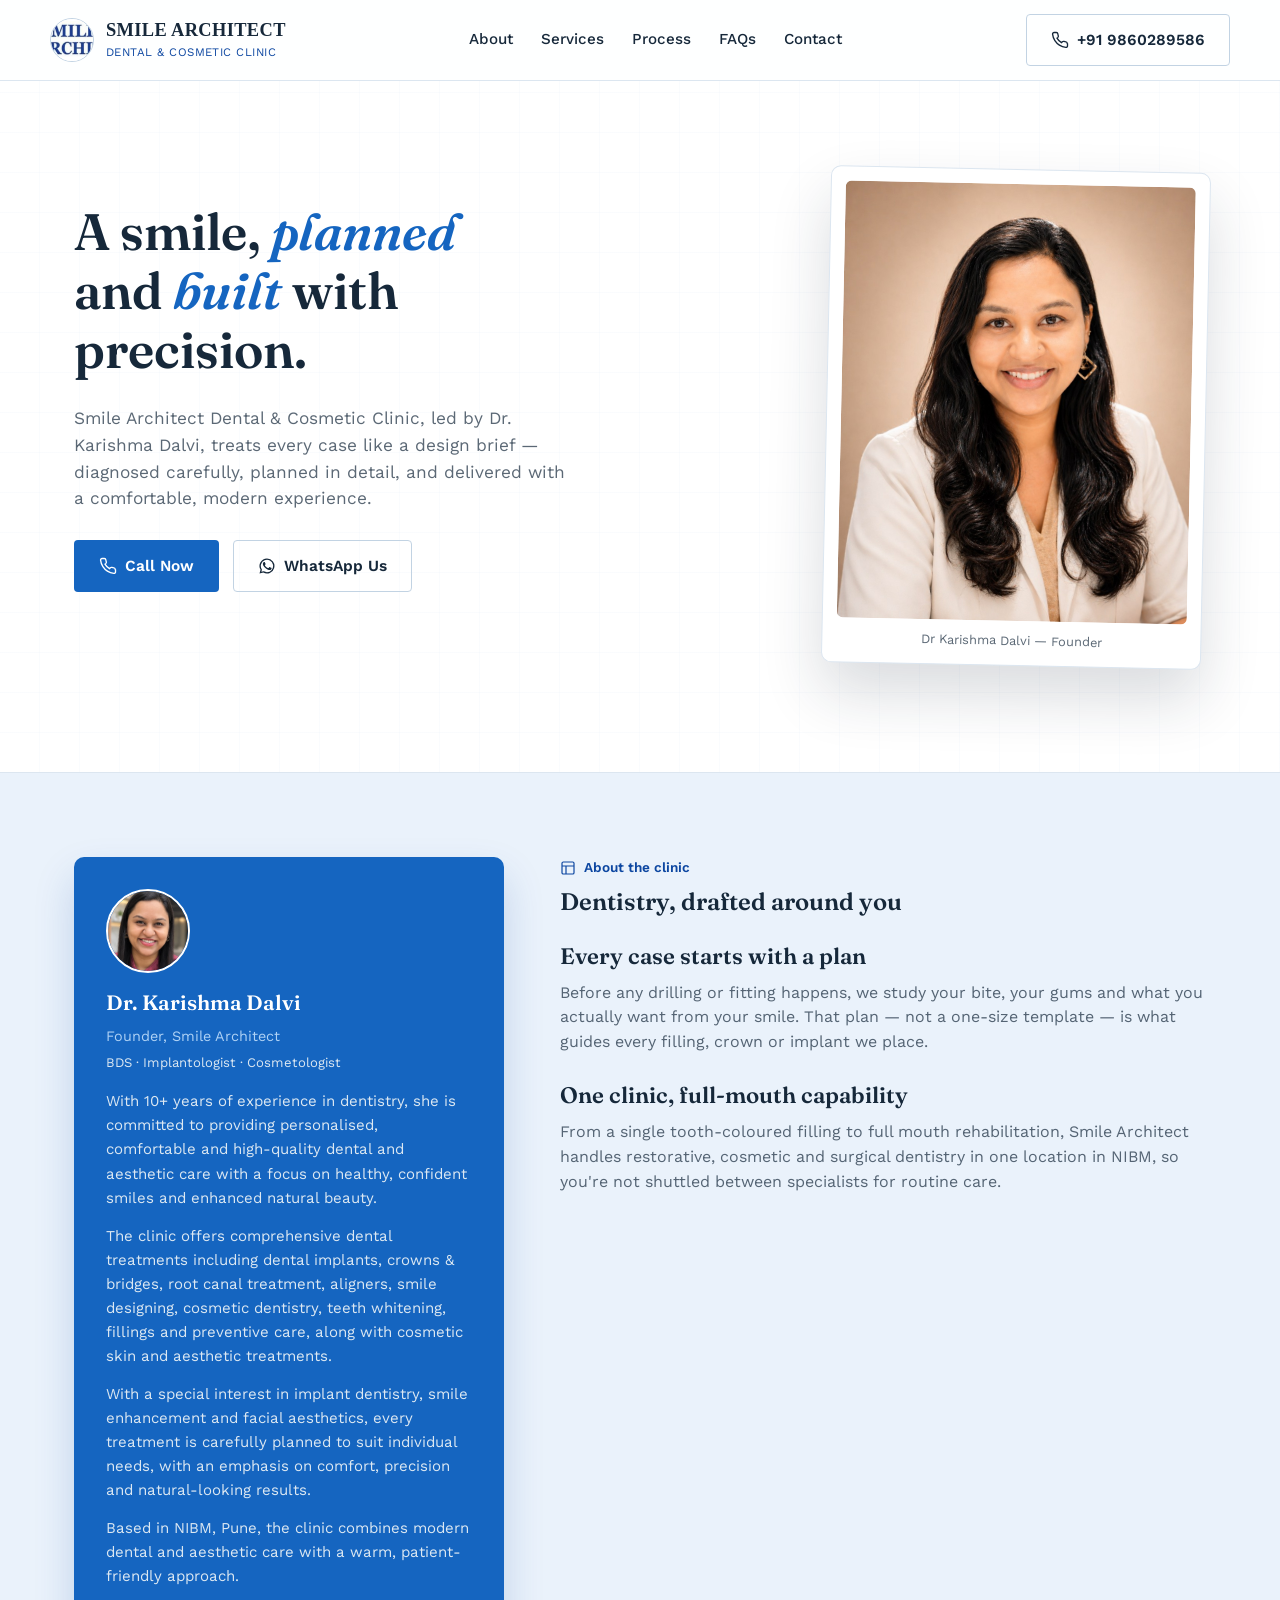
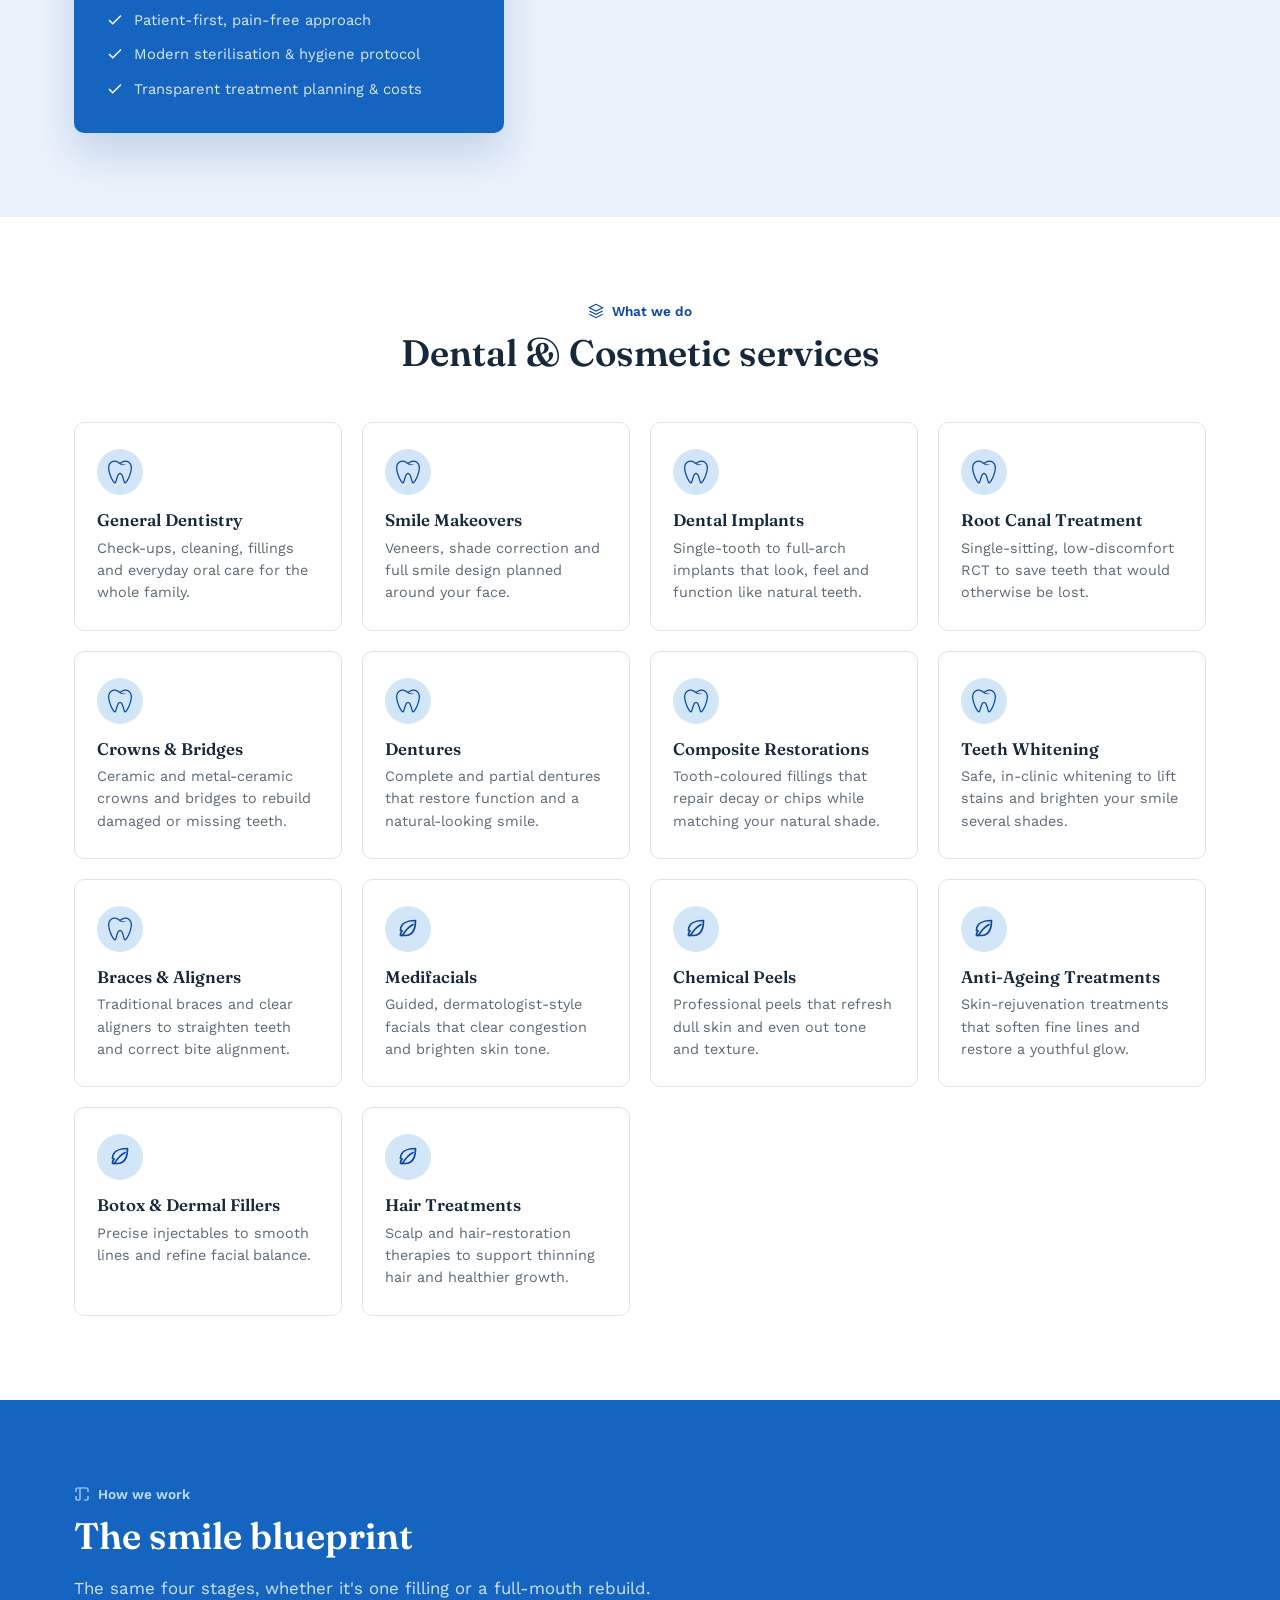
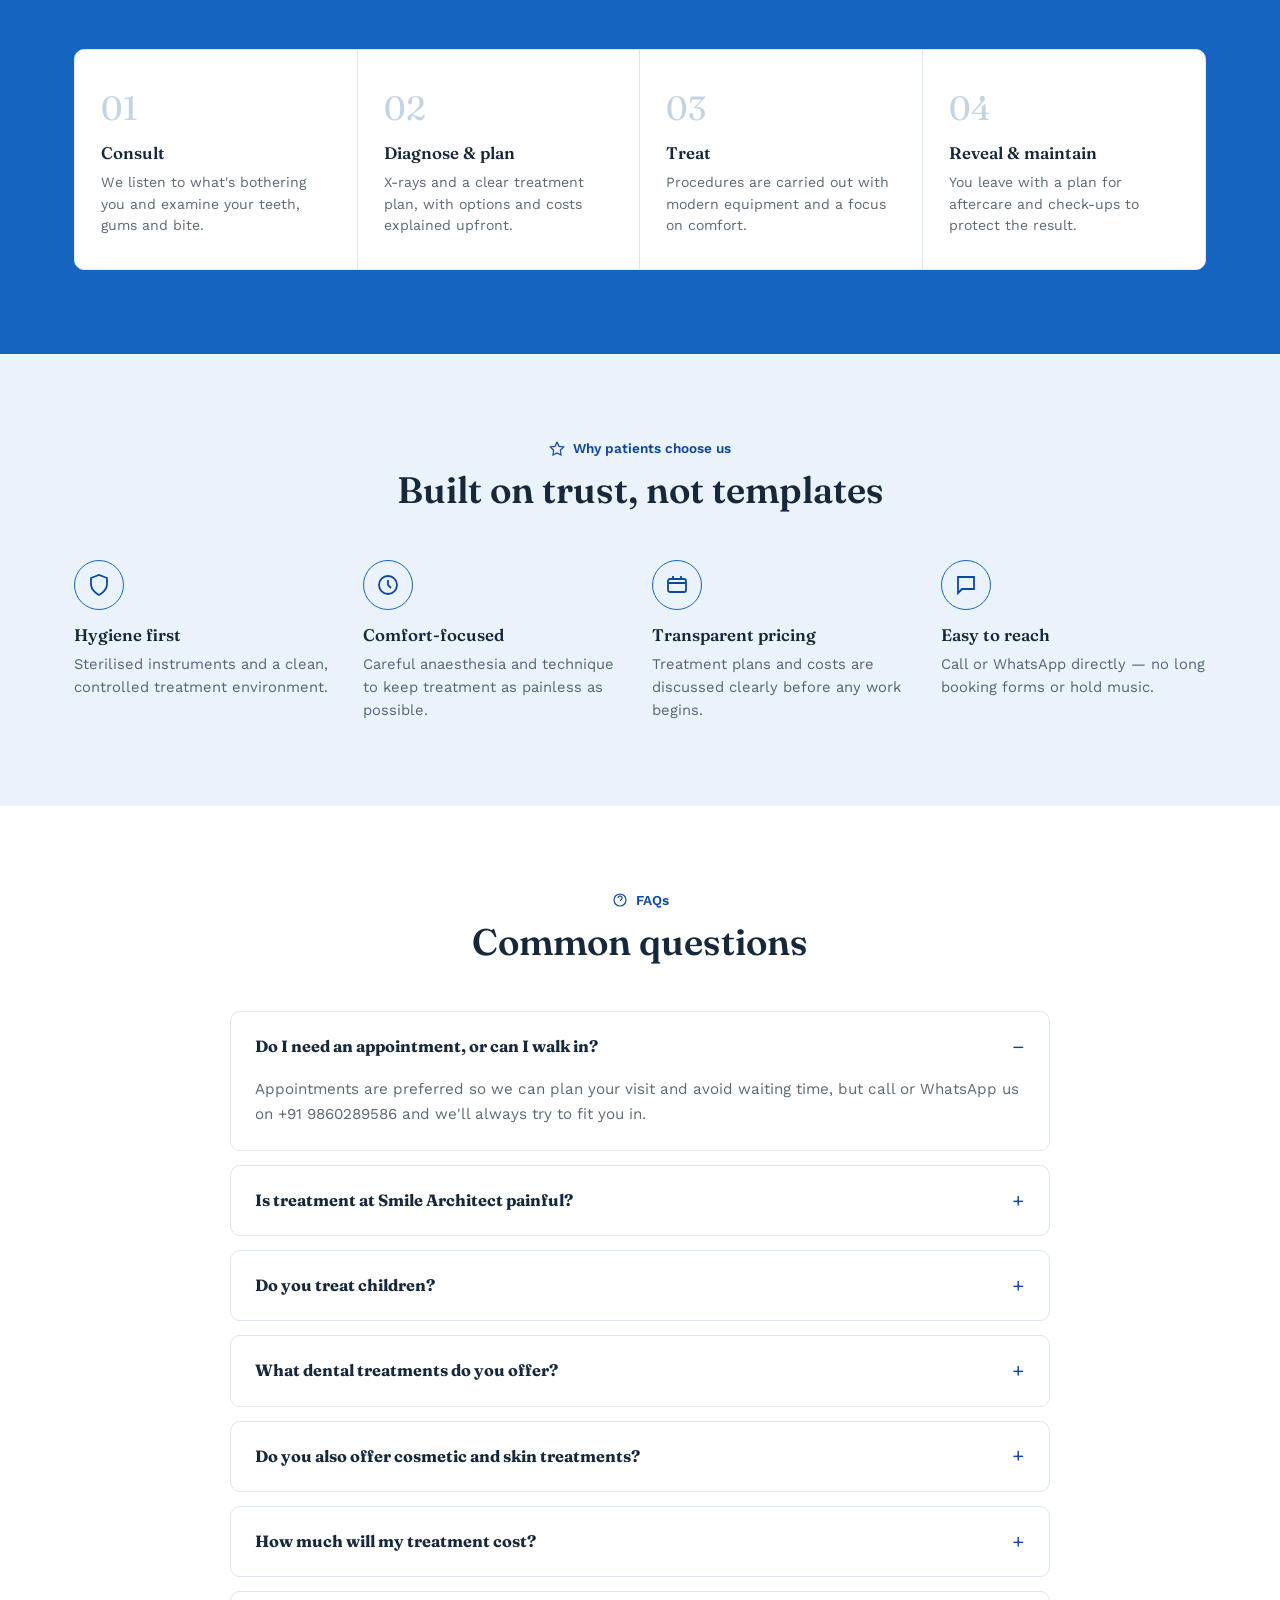
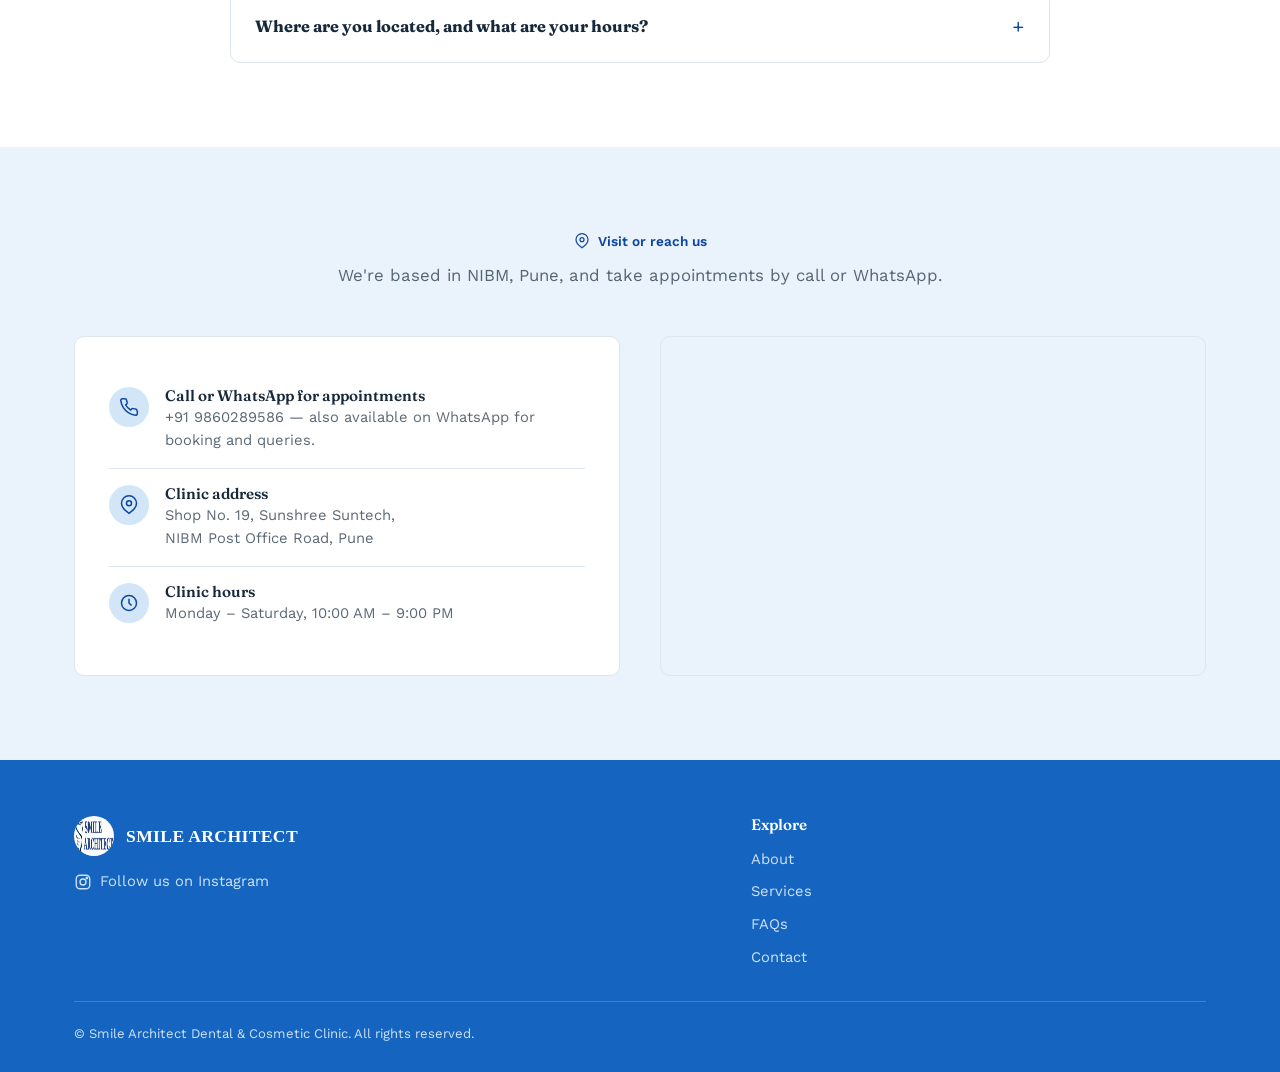
==== index.html @ 087ab729 "Rename index (9).html to index.html" ====
<!DOCTYPE html>
<html lang="en">
<head>
<meta charset="UTF-8">
<meta name="viewport" content="width=device-width, initial-scale=1.0">
<meta name="color-scheme" content="light only">
<title>Smile Architect Dental &amp; Cosmetic Clinic | Dr. Karishma Dalvi — Best Dentist in NIBM, Pune</title>
<meta name="description" content="Smile Architect Dental & Cosmetic Clinic in NIBM, Pune, led by Dr. Karishma Dalvi. Dental implants, smile makeovers, root canal, crowns, dentures & more. Call or WhatsApp +91 9860289586 to book.">
<meta name="keywords" content="dentist in NIBM Pune, best dental clinic NIBM, Dr Karishma Dalvi dentist, Smile Architect Dental Clinic, dental implants Pune, smile makeover Pune, root canal treatment NIBM, dentures Pune, cosmetic dentist Pune">
<meta name="robots" content="index, follow">
<meta name="author" content="Smile Architect Dental & Cosmetic Clinic">
<link rel="canonical" href="https://www.smilearchitectpune.com/">

<!-- Open Graph -->
<meta property="og:type" content="business.business">
<meta property="og:title" content="Smile Architect Dental & Cosmetic Clinic | Dr. Karishma Dalvi">
<meta property="og:description" content="Dental implants, smile makeovers, root canal, crowns & dentures in NIBM, Pune. Call or WhatsApp +91 9860289586 to book an appointment.">
<meta property="og:image" content="images/smile-makeover-shade.jpg">
<meta property="og:url" content="https://www.smilearchitectpune.com/">
<meta property="og:locale" content="en_IN">
<meta property="og:site_name" content="Smile Architect Dental & Cosmetic Clinic">

<!-- Twitter -->
<meta name="twitter:card" content="summary_large_image">
<meta name="twitter:title" content="Smile Architect Dental & Cosmetic Clinic | Dr. Karishma Dalvi">
<meta name="twitter:description" content="Dental implants, smile makeovers, root canal, crowns & dentures in NIBM, Pune. Call or WhatsApp +91 9860289586 to book.">
<meta name="twitter:image" content="images/smile-makeover-shade.jpg">

<!-- Icons -->
<link rel="icon" type="image/png" sizes="32x32" href="images/favicon-32.png">
<link rel="icon" type="image/png" sizes="16x16" href="images/favicon-16.png">
<link rel="apple-touch-icon" href="images/apple-touch-icon.png">
<meta name="theme-color" content="#16283A">

<link rel="preconnect" href="https://fonts.googleapis.com">
<link rel="preconnect" href="https://fonts.gstatic.com" crossorigin>
<link rel="stylesheet" href="css/styles.css">

<!-- Structured data: Dentist / LocalBusiness -->
<script type="application/ld+json">
{
  "@context": "https://schema.org",
  "@type": "Dentist",
  "name": "Smile Architect Dental & Cosmetic Clinic",
  "image": "https://www.smilearchitectpune.com/images/smile-makeover-shade.jpg",
  "@id": "https://www.smilearchitectpune.com/",
  "url": "https://www.smilearchitectpune.com/",
  "telephone": "+919860289586",
  "priceRange": "₹₹",
  "address": {
    "@type": "PostalAddress",
    "streetAddress": "Shop No. 19, Sunshree Suntech, NIBM Post Office Road",
    "addressLocality": "NIBM, Pune",
    "addressRegion": "Maharashtra",
    "postalCode": "411048",
    "addressCountry": "IN"
  },
  "geo": {
    "@type": "GeoCoordinates",
    "latitude": 18.4712,
    "longitude": 73.8895
  },
  "openingHoursSpecification": [
    {
      "@type": "OpeningHoursSpecification",
      "dayOfWeek": ["Monday","Tuesday","Wednesday","Thursday","Friday","Saturday"],
      "opens": "10:00",
      "closes": "21:00"
    }
  ],
  "medicalSpecialty": "Dentistry",
  "founder": {
    "@type": "Person",
    "name": "Dr. Karishma Dalvi"
  },
  "sameAs": []
}
</script>
</head>
<body>

<a href="#main" class="skip-link">Skip to main content</a>

<!-- ===================== HEADER ===================== -->
<header class="site-header">
  <div class="container header-row">
    <a href="#top" class="brand">
      <img src="images/logo-header.jpg" alt="Smile Architect Dental & Cosmetic Clinic logo" width="178" height="56">
      <span class="brand-text">
        <span class="brand-name">Smile Architect</span><br>
        <span class="brand-sub">DENTAL &amp; COSMETIC CLINIC</span>
      </span>
    </a>

    <nav class="main-nav" id="mainNav" aria-label="Primary">
      <a href="#about">About</a>
      <a href="#services">Services</a>
      <a href="#process">Process</a>
      <a href="#faq">FAQs</a>
      <a href="#contact">Contact</a>
    </nav>

    <div class="header-cta">
      <a href="tel:+919860289586" class="btn btn-outline">
        <svg viewBox="0 0 24 24" fill="none" stroke="currentColor" stroke-width="1.8"><path d="M22 16.9v3a2 2 0 0 1-2.2 2 19.8 19.8 0 0 1-8.6-3.1 19.5 19.5 0 0 1-6-6 19.8 19.8 0 0 1-3.1-8.7A2 2 0 0 1 4.1 2h3a2 2 0 0 1 2 1.7c.1.9.3 1.8.6 2.7a2 2 0 0 1-.5 2.1L8 9.6a16 16 0 0 0 6 6l1.1-1.2a2 2 0 0 1 2.1-.5c.9.3 1.8.5 2.7.6a2 2 0 0 1 1.7 2z"/></svg>
        +91 9860289586
      </a>
      <button class="nav-toggle" id="navToggle" aria-expanded="false" aria-controls="mainNav" aria-label="Toggle menu">
        <svg viewBox="0 0 24 24" fill="none" stroke="currentColor" stroke-width="1.8"><line x1="3" y1="6" x2="21" y2="6"/><line x1="3" y1="12" x2="21" y2="12"/><line x1="3" y1="18" x2="21" y2="18"/></svg>
      </button>
    </div>
  </div>
</header>

<main id="main">

  <!-- ===================== HERO ===================== -->
  <section class="hero" id="top">
    <div class="container hero-grid">
      <div class="hero-copy">
        <h1>A smile, <em>planned</em> and <em>built</em> with precision.</h1>
        <p class="hero-sub">Smile Architect Dental &amp; Cosmetic Clinic, led by Dr. Karishma Dalvi, treats every case like a design brief — diagnosed carefully, planned in detail, and delivered with a comfortable, modern experience.</p>

        <div class="hero-actions">
          <a href="tel:+919860289586" class="btn btn-primary">
            <svg viewBox="0 0 24 24" fill="none" stroke="currentColor" stroke-width="1.8"><path d="M22 16.9v3a2 2 0 0 1-2.2 2 19.8 19.8 0 0 1-8.6-3.1 19.5 19.5 0 0 1-6-6 19.8 19.8 0 0 1-3.1-8.7A2 2 0 0 1 4.1 2h3a2 2 0 0 1 2 1.7c.1.9.3 1.8.6 2.7a2 2 0 0 1-.5 2.1L8 9.6a16 16 0 0 0 6 6l1.1-1.2a2 2 0 0 1 2.1-.5c.9.3 1.8.5 2.7.6a2 2 0 0 1 1.7 2z"/></svg>
            Call Now
          </a>
          <a href="https://wa.me/919860289586?text=Hi%2C%20I%27d%20like%20to%20book%20a%20dental%20appointment%20at%20Smile%20Architect." class="btn btn-ghost-light" target="_blank" rel="noopener">
            <svg viewBox="0 0 24 24" fill="currentColor"><path d="M17.5 14.4c-.3-.1-1.7-.8-2-1-.3-.1-.5-.1-.6.1-.2.3-.7 1-.9 1.2-.2.2-.3.2-.6.1-.3-.1-1.3-.5-2.4-1.5-.9-.8-1.5-1.8-1.7-2.1-.2-.3 0-.5.1-.6.1-.1.3-.3.4-.5.1-.1.2-.3.3-.4.1-.2 0-.4 0-.5 0-.1-.6-1.5-.8-2-.2-.5-.4-.5-.6-.5h-.5c-.2 0-.5.1-.7.3-.3.3-1 1-1 2.4s1 2.8 1.2 3c.1.2 2 3.1 4.9 4.3.7.3 1.2.5 1.6.6.7.2 1.3.2 1.8.1.5-.1 1.7-.7 1.9-1.4.2-.7.2-1.2.2-1.4-.1-.1-.3-.2-.6-.3z"/><path d="M12 2a10 10 0 0 0-8.6 15.1L2 22l5-1.3A10 10 0 1 0 12 2zm0 18.2a8.1 8.1 0 0 1-4.2-1.1l-.3-.2-3 .8.8-2.9-.2-.3A8.2 8.2 0 1 1 12 20.2z"/></svg>
            WhatsApp Us
          </a>
        </div>
      </div>

      <figure class="hero-visual hero-visual--portrait">
        <img src="images/dr-karishma-dalvi.jpg" alt="Dr. Karishma Dalvi, Founder of Smile Architect Dental & Cosmetic Clinic, Pune" width="900" height="1124" loading="eager">
        <figcaption>Dr Karishma Dalvi — Founder</figcaption>
      </figure>
    </div>
  </section>

  <!-- ===================== ABOUT ===================== -->
  <section id="about">
    <div class="container about-grid">
      <div class="about-card">
        <img src="images/dr-karishma-dalvi-portrait.jpg" alt="Dr. Karishma Dalvi portrait" width="84" height="84" class="about-card-portrait">
        <h3>Dr. Karishma Dalvi</h3>
        <p class="role">Founder, Smile Architect</p>
        <p class="credentials">BDS &middot; Implantologist &middot; Cosmetologist</p>
        <p>With 10+ years of experience in dentistry, she is committed to providing personalised, comfortable and high-quality dental and aesthetic care with a focus on healthy, confident smiles and enhanced natural beauty.</p>
        <p>The clinic offers comprehensive dental treatments including dental implants, crowns &amp; bridges, root canal treatment, aligners, smile designing, cosmetic dentistry, teeth whitening, fillings and preventive care, along with cosmetic skin and aesthetic treatments.</p>
        <p>With a special interest in implant dentistry, smile enhancement and facial aesthetics, every treatment is carefully planned to suit individual needs, with an emphasis on comfort, precision and natural-looking results.</p>
        <p>Based in NIBM, Pune, the clinic combines modern dental and aesthetic care with a warm, patient-friendly approach.</p>
        <ul class="about-list">
          <li><svg viewBox="0 0 24 24" fill="none" stroke="currentColor" stroke-width="2"><polyline points="20 6 9 17 4 12"/></svg> Patient-first, pain-free approach</li>
          <li><svg viewBox="0 0 24 24" fill="none" stroke="currentColor" stroke-width="2"><polyline points="20 6 9 17 4 12"/></svg> Modern sterilisation &amp; hygiene protocol</li>
          <li><svg viewBox="0 0 24 24" fill="none" stroke="currentColor" stroke-width="2"><polyline points="20 6 9 17 4 12"/></svg> Transparent treatment planning &amp; costs</li>
        </ul>
      </div>

      <div class="about-copy">
        <span class="kicker">
          <svg viewBox="0 0 24 24" fill="none" stroke="currentColor" stroke-width="1.8"><rect x="3" y="3" width="18" height="18" rx="2"/><path d="M3 9h18M9 21V9"/></svg>
          About the clinic
        </span>
        <h2>Dentistry, drafted around you</h2>
        <h3>Every case starts with a plan</h3>
        <p>Before any drilling or fitting happens, we study your bite, your gums and what you actually want from your smile. That plan — not a one-size template — is what guides every filling, crown or implant we place.</p>
        <h3>One clinic, full-mouth capability</h3>
        <p>From a single tooth-coloured filling to full mouth rehabilitation, Smile Architect handles restorative, cosmetic and surgical dentistry in one location in NIBM, so you're not shuttled between specialists for routine care.</p>
      </div>
    </div>
  </section>

  <!-- ===================== SERVICES ===================== -->
  <section class="alt" id="services">
    <div class="container">
      <div class="section-head center">
        <span class="kicker">
          <svg viewBox="0 0 24 24" fill="none" stroke="currentColor" stroke-width="1.8"><path d="M12 2 2 7l10 5 10-5-10-5zM2 17l10 5 10-5M2 12l10 5 10-5"/></svg>
          What we do
        </span>
        <h2>Dental &amp; Cosmetic services</h2>
      </div>

      <div class="services-grid">

        <div class="service-card">
          <div class="service-icon"><span class="tooth-icon" aria-hidden="true"></span></div>
          <h3>General Dentistry</h3>
          <p>Check-ups, cleaning, fillings and everyday oral care for the whole family.</p>
        </div>

        <div class="service-card">
          <div class="service-icon"><span class="tooth-icon" aria-hidden="true"></span></div>
          <h3>Smile Makeovers</h3>
          <p>Veneers, shade correction and full smile design planned around your face.</p>
        </div>

        <div class="service-card">
          <div class="service-icon"><span class="tooth-icon" aria-hidden="true"></span></div>
          <h3>Dental Implants</h3>
          <p>Single-tooth to full-arch implants that look, feel and function like natural teeth.</p>
        </div>

        <div class="service-card">
          <div class="service-icon"><span class="tooth-icon" aria-hidden="true"></span></div>
          <h3>Root Canal Treatment</h3>
          <p>Single-sitting, low-discomfort RCT to save teeth that would otherwise be lost.</p>
        </div>

        <div class="service-card">
          <div class="service-icon"><span class="tooth-icon" aria-hidden="true"></span></div>
          <h3>Crowns &amp; Bridges</h3>
          <p>Ceramic and metal-ceramic crowns and bridges to rebuild damaged or missing teeth.</p>
        </div>

        <div class="service-card">
          <div class="service-icon"><span class="tooth-icon" aria-hidden="true"></span></div>
          <h3>Dentures</h3>
          <p>Complete and partial dentures that restore function and a natural-looking smile.</p>
        </div>

        <div class="service-card">
          <div class="service-icon"><span class="tooth-icon" aria-hidden="true"></span></div>
          <h3>Composite Restorations</h3>
          <p>Tooth-coloured fillings that repair decay or chips while matching your natural shade.</p>
        </div>

        <div class="service-card">
          <div class="service-icon"><span class="tooth-icon" aria-hidden="true"></span></div>
          <h3>Teeth Whitening</h3>
          <p>Safe, in-clinic whitening to lift stains and brighten your smile several shades.</p>
        </div>

        <div class="service-card">
          <div class="service-icon"><span class="tooth-icon" aria-hidden="true"></span></div>
          <h3>Braces &amp; Aligners</h3>
          <p>Traditional braces and clear aligners to straighten teeth and correct bite alignment.</p>
        </div>

        <div class="service-card">
          <div class="service-icon service-icon--leaf"><svg class="leaf-icon" viewBox="0 0 24 24" fill="none" stroke="currentColor" stroke-width="1.7" stroke-linecap="round" stroke-linejoin="round" aria-hidden="true"><path d="M4.5 13.5C4.5 7.5 9.5 3.5 19.5 3.5c0 10-4 15-10 15H4.5c0-1.2 0-2.9 1.6-4.6z"/><path d="M6.5 18.5C9 14 12.5 10 17 7.5"/></svg></div>
          <h3>Medifacials</h3>
          <p>Guided, dermatologist-style facials that clear congestion and brighten skin tone.</p>
        </div>

        <div class="service-card">
          <div class="service-icon service-icon--leaf"><svg class="leaf-icon" viewBox="0 0 24 24" fill="none" stroke="currentColor" stroke-width="1.7" stroke-linecap="round" stroke-linejoin="round" aria-hidden="true"><path d="M4.5 13.5C4.5 7.5 9.5 3.5 19.5 3.5c0 10-4 15-10 15H4.5c0-1.2 0-2.9 1.6-4.6z"/><path d="M6.5 18.5C9 14 12.5 10 17 7.5"/></svg></div>
          <h3>Chemical Peels</h3>
          <p>Professional peels that refresh dull skin and even out tone and texture.</p>
        </div>

        <div class="service-card">
          <div class="service-icon service-icon--leaf"><svg class="leaf-icon" viewBox="0 0 24 24" fill="none" stroke="currentColor" stroke-width="1.7" stroke-linecap="round" stroke-linejoin="round" aria-hidden="true"><path d="M4.5 13.5C4.5 7.5 9.5 3.5 19.5 3.5c0 10-4 15-10 15H4.5c0-1.2 0-2.9 1.6-4.6z"/><path d="M6.5 18.5C9 14 12.5 10 17 7.5"/></svg></div>
          <h3>Anti-Ageing Treatments</h3>
          <p>Skin-rejuvenation treatments that soften fine lines and restore a youthful glow.</p>
        </div>

        <div class="service-card">
          <div class="service-icon service-icon--leaf"><svg class="leaf-icon" viewBox="0 0 24 24" fill="none" stroke="currentColor" stroke-width="1.7" stroke-linecap="round" stroke-linejoin="round" aria-hidden="true"><path d="M4.5 13.5C4.5 7.5 9.5 3.5 19.5 3.5c0 10-4 15-10 15H4.5c0-1.2 0-2.9 1.6-4.6z"/><path d="M6.5 18.5C9 14 12.5 10 17 7.5"/></svg></div>
          <h3>Botox &amp; Dermal Fillers</h3>
          <p>Precise injectables to smooth lines and refine facial balance.</p>
        </div>

        <div class="service-card">
          <div class="service-icon service-icon--leaf"><svg class="leaf-icon" viewBox="0 0 24 24" fill="none" stroke="currentColor" stroke-width="1.7" stroke-linecap="round" stroke-linejoin="round" aria-hidden="true"><path d="M4.5 13.5C4.5 7.5 9.5 3.5 19.5 3.5c0 10-4 15-10 15H4.5c0-1.2 0-2.9 1.6-4.6z"/><path d="M6.5 18.5C9 14 12.5 10 17 7.5"/></svg></div>
          <h3>Hair Treatments</h3>
          <p>Scalp and hair-restoration therapies to support thinning hair and healthier growth.</p>
        </div>

      </div>
    </div>
  </section>

  <!-- ===================== PROCESS ===================== -->
  <section id="process">
    <div class="container">
      <div class="section-head">
        <span class="kicker">
          <svg viewBox="0 0 24 24" fill="none" stroke="currentColor" stroke-width="1.8"><path d="M9 3H5a2 2 0 0 0-2 2v4m6-6h10a2 2 0 0 1 2 2v4M9 3v18M3 15v4a2 2 0 0 0 2 2h4m6 0h4a2 2 0 0 0 2-2v-4"/></svg>
          How we work
        </span>
        <h2>The smile blueprint</h2>
        <p>The same four stages, whether it's one filling or a full-mouth rebuild.</p>
      </div>

      <div class="process-strip">
        <div class="process-step">
          <span class="process-num">01</span>
          <h3>Consult</h3>
          <p>We listen to what's bothering you and examine your teeth, gums and bite.</p>
        </div>
        <div class="process-step">
          <span class="process-num">02</span>
          <h3>Diagnose &amp; plan</h3>
          <p>X-rays and a clear treatment plan, with options and costs explained upfront.</p>
        </div>
        <div class="process-step">
          <span class="process-num">03</span>
          <h3>Treat</h3>
          <p>Procedures are carried out with modern equipment and a focus on comfort.</p>
        </div>
        <div class="process-step">
          <span class="process-num">04</span>
          <h3>Reveal &amp; maintain</h3>
          <p>You leave with a plan for aftercare and check-ups to protect the result.</p>
        </div>
      </div>
    </div>
  </section>

  <!-- ===================== WHY US ===================== -->
  <section id="why">
    <div class="container">
      <div class="section-head center">
        <span class="kicker">
          <svg viewBox="0 0 24 24" fill="none" stroke="currentColor" stroke-width="1.8"><path d="M12 2l3 6 7 1-5 5 1 7-6-3-6 3 1-7-5-5 7-1 3-6z"/></svg>
          Why patients choose us
        </span>
        <h2>Built on trust, not templates</h2>
      </div>

      <div class="why-grid">
        <div class="why-item">
          <div class="why-icon"><svg viewBox="0 0 24 24" fill="none" stroke="currentColor" stroke-width="1.8"><path d="M12 22s8-4 8-11V5l-8-3-8 3v6c0 7 8 11 8 11z"/></svg></div>
          <h3>Hygiene first</h3>
          <p>Sterilised instruments and a clean, controlled treatment environment.</p>
        </div>
        <div class="why-item">
          <div class="why-icon"><svg viewBox="0 0 24 24" fill="none" stroke="currentColor" stroke-width="1.8"><circle cx="12" cy="12" r="9"/><path d="M12 7v5l3 3"/></svg></div>
          <h3>Comfort-focused</h3>
          <p>Careful anaesthesia and technique to keep treatment as painless as possible.</p>
        </div>
        <div class="why-item">
          <div class="why-icon"><svg viewBox="0 0 24 24" fill="none" stroke="currentColor" stroke-width="1.8"><rect x="3" y="6" width="18" height="13" rx="2"/><path d="M3 10h18M8 3v4M16 3v4"/></svg></div>
          <h3>Transparent pricing</h3>
          <p>Treatment plans and costs are discussed clearly before any work begins.</p>
        </div>
        <div class="why-item">
          <div class="why-icon"><svg viewBox="0 0 24 24" fill="none" stroke="currentColor" stroke-width="1.8"><path d="M4 4h16v12H8l-4 4V4z"/></svg></div>
          <h3>Easy to reach</h3>
          <p>Call or WhatsApp directly — no long booking forms or hold music.</p>
        </div>
      </div>
    </div>
  </section>

  <!-- ===================== FAQ ===================== -->
  <section class="alt" id="faq">
    <div class="container">
      <div class="section-head center">
        <span class="kicker">
          <svg viewBox="0 0 24 24" fill="none" stroke="currentColor" stroke-width="1.8"><circle cx="12" cy="12" r="9"/><path d="M9.1 9a3 3 0 1 1 4.9 2.3c-.8.6-1.5 1.2-1.5 2.2"/><path d="M12 17.5h.01"/></svg>
          FAQs
        </span>
        <h2>Common questions</h2>
      </div>

      <div class="faq-list">
        <details class="faq-item" open>
          <summary>Do I need an appointment, or can I walk in?</summary>
          <p>Appointments are preferred so we can plan your visit and avoid waiting time, but call or WhatsApp us on +91 9860289586 and we'll always try to fit you in.</p>
        </details>
        <details class="faq-item">
          <summary>Is treatment at Smile Architect painful?</summary>
          <p>We take a patient-first, pain-free approach — careful anaesthesia and technique are used throughout, and every step is explained before it happens.</p>
        </details>
        <details class="faq-item">
          <summary>Do you treat children?</summary>
          <p>Yes. We offer gentle, friendly kids' dentistry that helps children feel comfortable and at ease in the chair.</p>
        </details>
        <details class="faq-item">
          <summary>What dental treatments do you offer?</summary>
          <p>Everything from routine check-ups and cleanings to root canal treatment, crowns &amp; bridges, dental implants, dentures, composite restorations, teeth whitening, and braces &amp; aligners.</p>
        </details>
        <details class="faq-item">
          <summary>Do you also offer cosmetic and skin treatments?</summary>
          <p>Yes — alongside dentistry, we offer medifacials, chemical peels, anti-ageing treatments, Botox &amp; dermal fillers, and hair treatments.</p>
        </details>
        <details class="faq-item">
          <summary>How much will my treatment cost?</summary>
          <p>Costs depend on the treatment you need. We discuss your treatment plan and costs clearly before any work begins, with no surprises.</p>
        </details>
        <details class="faq-item">
          <summary>Where are you located, and what are your hours?</summary>
          <p>We're at Shop No. 19, Sunshree Suntech, NIBM Post Office Road, Pune, open Monday–Saturday, 10:00 AM – 9:00 PM.</p>
        </details>
      </div>
    </div>
  </section>

  <!-- ===================== CONTACT ===================== -->
  <section id="contact">
    <div class="container">
      <div class="section-head center">
        <span class="kicker">
          <svg viewBox="0 0 24 24" fill="none" stroke="currentColor" stroke-width="1.8"><path d="M21 10c0 6-9 12-9 12S3 16 3 10a9 9 0 0 1 18 0z"/><circle cx="12" cy="10" r="3"/></svg>
          Visit or reach us
        </span>
        <p>We're based in NIBM, Pune, and take appointments by call or WhatsApp.</p>
      </div>

      <div class="contact-grid">
        <div class="contact-card">

          <div class="contact-row">
            <span class="icon"><svg viewBox="0 0 24 24" fill="none" stroke="currentColor" stroke-width="1.8"><path d="M22 16.9v3a2 2 0 0 1-2.2 2 19.8 19.8 0 0 1-8.6-3.1 19.5 19.5 0 0 1-6-6 19.8 19.8 0 0 1-3.1-8.7A2 2 0 0 1 4.1 2h3a2 2 0 0 1 2 1.7c.1.9.3 1.8.6 2.7a2 2 0 0 1-.5 2.1L8 9.6a16 16 0 0 0 6 6l1.1-1.2a2 2 0 0 1 2.1-.5c.9.3 1.8.5 2.7.6a2 2 0 0 1 1.7 2z"/></svg></span>
            <div>
              <h4>Call or WhatsApp for appointments</h4>
              <p><a href="tel:+919860289586">+91 9860289586</a> — also available on WhatsApp for booking and queries.</p>
            </div>
          </div>

          <div class="contact-row">
            <span class="icon"><svg viewBox="0 0 24 24" fill="none" stroke="currentColor" stroke-width="1.8"><path d="M21 10c0 6-9 12-9 12S3 16 3 10a9 9 0 0 1 18 0z"/><circle cx="12" cy="10" r="3"/></svg></span>
            <div>
              <h4>Clinic address</h4>
              <p>Shop No. 19, Sunshree Suntech,<br>NIBM Post Office Road, Pune</p>
            </div>
          </div>

          <div class="contact-row">
            <span class="icon"><svg viewBox="0 0 24 24" fill="none" stroke="currentColor" stroke-width="1.8"><circle cx="12" cy="12" r="9"/><path d="M12 7v5l3 3"/></svg></span>
            <div>
              <h4>Clinic hours</h4>
              <p>Monday – Saturday, 10:00 AM – 9:00 PM</p>
            </div>
          </div>

        </div>

        <div class="map-wrap">
          <iframe
            src="https://www.google.com/maps?q=SMILE+ARCHITECT+Dental+and+Cosmetic+Clinic%2C+Sunshree+Suntech%2C+NIBM+Post+Office+Rd%2C+Pune%2C+Maharashtra+411048&z=17&output=embed"
            loading="lazy"
            referrerpolicy="no-referrer-when-downgrade"
            title="Map to Smile Architect Dental & Cosmetic Clinic, NIBM, Pune"
            aria-label="Map to Smile Architect Dental & Cosmetic Clinic">
          </iframe>
        </div>
      </div>
    </div>
  </section>

</main>

<!-- ===================== MOBILE STICKY BAR ===================== -->
<div class="mobile-bar">
  <div class="row">
    <a href="tel:+919860289586">
      <svg viewBox="0 0 24 24" fill="none" stroke="currentColor" stroke-width="1.8"><path d="M22 16.9v3a2 2 0 0 1-2.2 2 19.8 19.8 0 0 1-8.6-3.1 19.5 19.5 0 0 1-6-6 19.8 19.8 0 0 1-3.1-8.7A2 2 0 0 1 4.1 2h3a2 2 0 0 1 2 1.7c.1.9.3 1.8.6 2.7a2 2 0 0 1-.5 2.1L8 9.6a16 16 0 0 0 6 6l1.1-1.2a2 2 0 0 1 2.1-.5c.9.3 1.8.5 2.7.6a2 2 0 0 1 1.7 2z"/></svg>
      Call Now
    </a>
    <a href="https://wa.me/919860289586?text=Hi%2C%20I%27d%20like%20to%20book%20a%20dental%20appointment%20at%20Smile%20Architect." target="_blank" rel="noopener">
      <svg viewBox="0 0 24 24" fill="currentColor"><path d="M17.5 14.4c-.3-.1-1.7-.8-2-1-.3-.1-.5-.1-.6.1-.2.3-.7 1-.9 1.2-.2.2-.3.2-.6.1-.3-.1-1.3-.5-2.4-1.5-.9-.8-1.5-1.8-1.7-2.1-.2-.3 0-.5.1-.6.1-.1.3-.3.4-.5.1-.1.2-.3.3-.4.1-.2 0-.4 0-.5 0-.1-.6-1.5-.8-2-.2-.5-.4-.5-.6-.5h-.5c-.2 0-.5.1-.7.3-.3.3-1 1-1 2.4s1 2.8 1.2 3c.1.2 2 3.1 4.9 4.3.7.3 1.2.5 1.6.6.7.2 1.3.2 1.8.1.5-.1 1.7-.7 1.9-1.4.2-.7.2-1.2.2-1.4-.1-.1-.3-.2-.6-.3z"/><path d="M12 2a10 10 0 0 0-8.6 15.1L2 22l5-1.3A10 10 0 1 0 12 2zm0 18.2a8.1 8.1 0 0 1-4.2-1.1l-.3-.2-3 .8.8-2.9-.2-.3A8.2 8.2 0 1 1 12 20.2z"/></svg>
      WhatsApp
    </a>
  </div>
</div>

<!-- ===================== FOOTER ===================== -->
<footer>
  <div class="container">
    <div class="footer-grid">
      <div>
        <div class="footer-brand">
          <img src="images/logo-header.jpg" alt="Smile Architect logo" width="140" height="44">
          <span>Smile Architect</span>
        </div>
        <a class="footer-social" href="https://www.instagram.com/smilearchitect_by_drkarishma/" target="_blank" rel="noopener">
          <svg viewBox="0 0 24 24" fill="none" stroke="currentColor" stroke-width="1.8"><rect x="3" y="3" width="18" height="18" rx="5"/><circle cx="12" cy="12" r="4"/><circle cx="17.2" cy="6.8" r="1"/></svg>
          Follow us on Instagram
        </a>
      </div>
      <div class="footer-col">
        <h4>Explore</h4>
        <ul>
          <li><a href="#about">About</a></li>
          <li><a href="#services">Services</a></li>
          <li><a href="#faq">FAQs</a></li>
          <li><a href="#contact">Contact</a></li>
        </ul>
      </div>
    </div>
    <div class="footer-bottom">
      <span>© <span id="year"></span> Smile Architect Dental &amp; Cosmetic Clinic. All rights reserved.</span>
    </div>
  </div>
</footer>

<script src="js/script.js"></script>
</body>
</html>
---- css/styles.css ----
/* ===========================================================
   Smile Architect Dental & Cosmetic Clinic
   Design language: precision & drafting cues borrowed from
   architecture, since the clinic designs smiles the way an
   architect designs a building — plan, structure, reveal.
   =========================================================== */

@import url('https://fonts.googleapis.com/css2?family=Fraunces:opsz,wght@9..144,400;9..144,500;9..144,600;9..144,700&family=Work+Sans:wght@400;500;600;700&display=swap');

:root{
  color-scheme: light only;
  --ink:        #16283A;
  --ink-70:     #16283Ab3;
  --paper:      #EAF2FB;
  --paper-dark: #D3E6F8;
  --card:       #FFFFFF;
  --teal:       #1565C0;
  --teal-dark:  #0D47A1;
  --brass:      #1565C0;
  --brass-dark: #0D47A1;
  --line:       #DCE6F0;
  --line-strong:#C2D3E3;
  --radius-s:   4px;
  --radius-m:   10px;
  --max:        1180px;
  --font-display: 'Fraunces', serif;
  --font-body:    'Work Sans', sans-serif;
  --font-logo:    Georgia, 'Times New Roman', Times, serif;
}

*, *::before, *::after{ box-sizing: border-box; }

html{ scroll-behavior: smooth; }

@media (prefers-reduced-motion: reduce){
  html{ scroll-behavior: auto; }
  *{ animation-duration: 0.01ms !important; transition-duration: 0.01ms !important; }
}

body{
  margin: 0;
  font-family: var(--font-body);
  color: var(--ink);
  background: var(--paper);
  line-height: 1.55;
  -webkit-font-smoothing: antialiased;
}

img{ max-width: 100%; display: block; }

a{ color: inherit; text-decoration: none; }

h1, h2, h3, h4{
  font-family: var(--font-display);
  font-weight: 600;
  line-height: 1.15;
  margin: 0 0 .5em;
  color: var(--ink);
}

p{ margin: 0 0 1em; }

.container{
  width: 100%;
  max-width: var(--max);
  margin: 0 auto;
  padding: 0 24px;
}

.skip-link{
  position: absolute;
  left: -999px;
  top: 0;
  background: var(--ink);
  color: #fff;
  padding: 12px 18px;
  z-index: 999;
  border-radius: 0 0 var(--radius-s) 0;
}
.skip-link:focus{ left: 0; }

:focus-visible{
  outline: 2px solid var(--brass);
  outline-offset: 3px;
}

/* ---------- Buttons ---------- */
.btn{
  display: inline-flex;
  align-items: center;
  gap: 8px;
  padding: 13px 24px;
  border-radius: var(--radius-s);
  font-weight: 600;
  font-size: 0.97rem;
  border: 1.5px solid transparent;
  cursor: pointer;
  white-space: nowrap;
}
.btn svg{ width: 18px; height: 18px; flex: none; }
.btn-primary{ background: var(--teal); color: #fff; }
.btn-primary:hover{ background: var(--teal-dark); }
.btn-brass{ background: var(--brass); color: #fff; }
.btn-brass:hover{ background: var(--brass-dark); }
.btn-outline{ background: transparent; color: var(--ink); border-color: var(--line-strong); }
.btn-outline:hover{ border-color: var(--ink); }
.btn-ghost-light{ background: transparent; color: var(--ink); border-color: var(--line-strong); }
.btn-ghost-light:hover{ border-color: var(--teal); color: var(--teal-dark); }

/* ---------- Header ---------- */
.site-header{
  position: sticky;
  top: 0;
  z-index: 100;
  background: rgba(255,255,255,.94);
  backdrop-filter: blur(6px);
  border-bottom: 1px solid var(--line);
}
.header-row{
  display: flex;
  align-items: center;
  justify-content: space-between;
  padding: 14px 0;
  gap: 20px;
}
.brand{
  display: flex;
  align-items: center;
  gap: 12px;
}
.brand img{
  width: 44px;
  height: 44px;
  border-radius: 50%;
  object-fit: cover;
  border: 1.5px solid var(--line-strong);
}
.brand-text{ line-height: 1.2; }
.brand-name{
  font-family: var(--font-logo);
  font-weight: 700;
  font-size: 1.15rem;
  text-transform: uppercase;
  letter-spacing: .02em;
  color: var(--ink);
}
.brand-sub{
  font-size: .72rem;
  letter-spacing: .04em;
  color: var(--teal-dark);
}
.main-nav{
  display: flex;
  gap: 28px;
  font-size: .95rem;
  font-weight: 500;
}
.main-nav a{ position: relative; padding: 4px 0; }
.main-nav a:hover{ color: var(--teal-dark); }
.header-cta{ display: flex; align-items: center; gap: 10px; }
.nav-toggle{
  display: none;
  background: none;
  border: 1px solid var(--line-strong);
  border-radius: var(--radius-s);
  width: 42px;
  height: 42px;
  align-items: center;
  justify-content: center;
}
.nav-toggle svg{ width: 20px; height: 20px; }

@media (max-width: 900px){
  .main-nav{
    position: absolute;
    top: 100%;
    left: 0;
    right: 0;
    background: var(--paper);
    flex-direction: column;
    gap: 0;
    border-bottom: 1px solid var(--line);
    max-height: 0;
    overflow: hidden;
    transition: max-height .25s ease;
  }
  .main-nav.open{ max-height: 400px; }
  .main-nav a{
    padding: 14px 24px;
    border-top: 1px solid var(--line);
  }
  .nav-toggle{ display: flex; }
  .header-cta .btn-outline{ display: none; }
}

/* ---------- Hero ---------- */
.hero{
  position: relative;
  overflow: hidden;
  padding: 72px 0 90px;
  background:
    repeating-linear-gradient(0deg, transparent, transparent 39px, rgba(21,101,192,.045) 40px),
    repeating-linear-gradient(90deg, transparent, transparent 39px, rgba(21,101,192,.045) 40px),
    var(--card);
  border-bottom: 1px solid var(--line);
}
.hero-grid{
  display: grid;
  grid-template-columns: 1.05fr .95fr;
  gap: 56px;
  align-items: center;
  position: relative;
  z-index: 2;
}
.hero-eyebrow{
  display: inline-flex;
  align-items: center;
  gap: 8px;
  color: var(--teal-dark);
  font-size: .82rem;
  letter-spacing: .03em;
  margin-bottom: 18px;
  font-weight: 500;
}
.hero-eyebrow svg{ width: 16px; height: 16px; }
.hero h1{
  color: var(--ink);
  font-size: clamp(2.1rem, 4vw, 3.2rem);
  max-width: 12ch;
}
.hero h1 em{
  font-style: italic;
  color: var(--teal);
}
.hero-sub{
  color: var(--ink-70);
  font-size: 1.08rem;
  max-width: 46ch;
  margin-bottom: 28px;
}
.hero-actions{
  display: flex;
  flex-wrap: wrap;
  gap: 14px;
  margin-bottom: 40px;
}

.hero-visual{
  position: relative;
  background: var(--card);
  border: 1px solid var(--line);
  border-radius: var(--radius-m);
  padding: 14px;
  box-shadow: 0 30px 60px rgba(22,40,58,.16);
  transform: rotate(1.2deg);
}
.hero-visual img{
  border-radius: 6px;
  width: 100%;
  height: auto;
}
.hero-visual--portrait{
  max-width: 380px;
  margin-left: auto;
  margin-right: 0;
}
.hero-visual .tag{
  position: absolute;
  background: var(--card);
  border: 1px solid var(--line);
  border-radius: var(--radius-s);
  padding: 9px 14px;
  font-size: .78rem;
  font-weight: 600;
  box-shadow: 0 10px 24px rgba(22,40,58,.18);
}
.hero-visual .tag.before{ top: 26px; left: -18px; color: var(--ink-70); }
.hero-visual .tag.after{ bottom: 26px; right: -18px; color: var(--teal-dark); }
.hero-visual .tag::before{
  content: '';
  display: inline-block;
  width: 6px; height: 6px;
  border-radius: 50%;
  background: currentColor;
  margin-right: 7px;
}
.hero-visual figcaption{
  text-align: center;
  font-size: .8rem;
  color: var(--ink-70);
  padding-top: 10px;
}

@media (max-width: 900px){
  .hero-grid{ grid-template-columns: 1fr; }
  .hero-visual{ transform: none; margin-top: 20px; }
  .hero-visual--portrait{ max-width: 280px; margin: 20px auto 0; }
  .hero-visual .tag.before, .hero-visual .tag.after{ position: static; display: inline-flex; margin: 8px 6px 0 0; }
}

/* ---------- Section shell ---------- */
section{ padding: 84px 0; }
.section-head{
  max-width: 640px;
  margin: 0 0 48px;
}
.section-head.center{ margin-left: auto; margin-right: auto; text-align: center; }
.kicker{
  display: inline-flex;
  align-items: center;
  gap: 8px;
  color: var(--teal-dark);
  font-weight: 600;
  font-size: .85rem;
  margin-bottom: 10px;
}
.kicker svg{ width: 16px; height: 16px; }
.section-head h2{ font-size: clamp(1.6rem, 3vw, 2.3rem); }
.section-head p{ color: var(--ink-70); font-size: 1.05rem; }

.alt{ background: var(--card); }

/* ---------- About ---------- */
.about-grid{
  display: grid;
  grid-template-columns: .8fr 1.2fr;
  gap: 56px;
  align-items: start;
}
.about-card{
  background: var(--teal);
  color: #DCE8F2;
  border-radius: var(--radius-m);
  padding: 32px;
  box-shadow: 0 20px 40px rgba(13,71,161,.18);
}
.about-card img{
  width: 84px; height: 84px;
  border-radius: 50%;
  border: 2px solid #fff;
  object-fit: cover;
  margin-bottom: 18px;
}
.about-card h3{ color: #fff; font-size: 1.3rem; }
.about-card .role{ color: #AFD2F5; font-size: .9rem; margin-bottom: 4px; }
.about-card .credentials{ color: #DCE8F2; font-size: .82rem; margin-bottom: 16px; }
.about-card p{ font-size: .94rem; line-height: 1.6; margin: 0 0 14px; }
.about-card p:last-of-type{ margin-bottom: 0; }
.about-list{ list-style: none; margin: 20px 0 0; padding: 0; display: grid; gap: 12px; }
.about-list li{
  display: flex; gap: 10px; align-items: flex-start;
  font-size: .92rem; color: #DCE8F2;
}
.about-list svg{ width: 18px; height: 18px; flex: none; margin-top: 2px; color: #fff; }

.about-copy h3{ font-size: 1.4rem; margin-top: 28px; }
.about-copy h3:first-child{ margin-top: 0; }
.about-copy p{ color: var(--ink-70); }

/* ---------- Services ---------- */
.services-grid{
  display: grid;
  grid-template-columns: repeat(4, 1fr);
  gap: 20px;
}
.service-card{
  background: var(--card);
  border: 1px solid var(--line);
  border-radius: var(--radius-m);
  padding: 26px 22px;
  transition: border-color .15s ease, transform .15s ease;
}
.service-card:hover{ border-color: var(--teal); transform: translateY(-3px); }
.service-icon{
  width: 46px; height: 46px;
  border-radius: 50%;
  background: var(--paper-dark);
  display: flex; align-items: center; justify-content: center;
  margin-bottom: 16px;
  color: var(--teal-dark);
}
.service-icon svg{ width: 24px; height: 24px; }
.tooth-icon{
  display: block;
  width: 24px; height: 24px;
  background-color: currentColor;
  -webkit-mask: url('[data-uri]') center / contain no-repeat;
  mask: url('[data-uri]') center / contain no-repeat;
}
.service-card h3{ font-size: 1.05rem; margin-bottom: 6px; }
.service-card p{ font-size: .9rem; color: var(--ink-70); margin: 0; }
.service-icon--leaf{
  background: var(--paper-dark);
  color: var(--brass-dark);
}
.leaf-icon{ width: 24px; height: 24px; }

@media (max-width: 1000px){ .services-grid{ grid-template-columns: repeat(2, 1fr); } }
@media (max-width: 560px){ .services-grid{ grid-template-columns: 1fr; } }

/* ---------- Process ---------- */
#process{ background: var(--teal); }
#process .kicker{ color: #BFDBFA; }
#process .section-head h2{ color: #fff; }
#process .section-head p{ color: #CFE3F8; }
.process-strip{
  display: grid;
  grid-template-columns: repeat(4, 1fr);
  gap: 0;
  border: 1px solid var(--line);
  border-radius: var(--radius-m);
  overflow: hidden;
  background: var(--card);
}
.process-step{
  padding: 32px 26px;
  border-right: 1px solid var(--line);
  position: relative;
}
.process-step:last-child{ border-right: none; }
.process-num{
  font-family: var(--font-display);
  font-size: 2.1rem;
  color: var(--line-strong);
  margin-bottom: 10px;
  display: block;
}
.process-step h3{ font-size: 1.05rem; margin-bottom: 8px; }
.process-step p{ font-size: .88rem; color: var(--ink-70); margin: 0; }

@media (max-width: 900px){
  .process-strip{ grid-template-columns: 1fr 1fr; }
  .process-step:nth-child(2){ border-right: none; }
}
@media (max-width: 560px){
  .process-strip{ grid-template-columns: 1fr; }
  .process-step{ border-right: none !important; border-bottom: 1px solid var(--line); }
  .process-step:last-child{ border-bottom: none; }
}

/* ---------- Why us ---------- */
.why-grid{
  display: grid;
  grid-template-columns: repeat(4, 1fr);
  gap: 24px;
}
.why-item{ text-align: left; }
.why-item .why-icon{
  width: 50px; height: 50px;
  border-radius: 50%;
  border: 1.5px solid var(--brass);
  display: flex; align-items: center; justify-content: center;
  color: var(--brass-dark);
  margin-bottom: 16px;
}
.why-icon svg{ width: 24px; height: 24px; }
.why-item h3{ font-size: 1.05rem; }
.why-item p{ color: var(--ink-70); font-size: .92rem; margin: 0; }

@media (max-width: 900px){ .why-grid{ grid-template-columns: repeat(2, 1fr); } }
@media (max-width: 560px){ .why-grid{ grid-template-columns: 1fr; } }

/* ---------- FAQ ---------- */
.faq-list{
  max-width: 820px;
  margin: 0 auto;
  display: grid;
  gap: 14px;
}
.faq-item{
  background: var(--card);
  border: 1px solid var(--line);
  border-radius: var(--radius-m);
  padding: 4px 24px;
}
.faq-item summary{
  list-style: none;
  cursor: pointer;
  padding: 18px 32px 18px 0;
  font-family: var(--font-display);
  font-weight: 700;
  font-size: 1.02rem;
  color: var(--ink);
  position: relative;
}
.faq-item summary::-webkit-details-marker{ display: none; }
.faq-item summary::after{
  content: "+";
  position: absolute;
  right: 0; top: 50%;
  transform: translateY(-50%);
  font-size: 1.4rem;
  line-height: 1;
  color: var(--brass-dark);
}
.faq-item[open] summary::after{ content: "\2212"; }
.faq-item p{
  margin: 0;
  padding-bottom: 20px;
  color: var(--ink-70);
  font-size: .95rem;
  line-height: 1.6;
}

/* ---------- Contact ---------- */
.contact-grid{
  display: grid;
  grid-template-columns: 1fr 1fr;
  gap: 40px;
  align-items: stretch;
}
.contact-card{
  background: var(--card);
  border: 1px solid var(--line);
  border-radius: var(--radius-m);
  padding: 34px;
}
.contact-row{
  display: flex;
  gap: 16px;
  padding: 16px 0;
  border-bottom: 1px solid var(--line);
}
.contact-row:last-child{ border-bottom: none; }
.contact-row .icon{
  width: 40px; height: 40px;
  border-radius: 50%;
  background: var(--paper-dark);
  color: var(--teal-dark);
  display: flex; align-items: center; justify-content: center;
  flex: none;
}
.contact-row .icon svg{ width: 20px; height: 20px; }
.contact-row h4{ font-size: .95rem; margin: 0 0 2px; }
.contact-row p{ margin: 0; color: var(--ink-70); font-size: .92rem; }
.contact-row a:hover{ color: var(--teal-dark); }
.map-wrap{
  border-radius: var(--radius-m);
  overflow: hidden;
  border: 1px solid var(--line);
  min-height: 320px;
}
.map-wrap iframe{ width: 100%; height: 100%; min-height: 320px; border: 0; display: block; }

@media (max-width: 900px){ .contact-grid{ grid-template-columns: 1fr; } }

/* ---------- Sticky mobile call bar ---------- */
.mobile-bar{
  position: fixed;
  bottom: 0; left: 0; right: 0;
  display: none;
  z-index: 90;
  background: var(--card);
  border-top: 1px solid var(--line);
}
.mobile-bar .row{ display: flex; }
.mobile-bar a{
  flex: 1;
  display: flex; align-items: center; justify-content: center;
  gap: 8px;
  padding: 14px 10px;
  color: var(--ink);
  font-weight: 600;
  font-size: .92rem;
}
.mobile-bar a:first-child{ border-right: 1px solid var(--line); background: var(--teal); color: #fff; }
.mobile-bar a svg{ width: 18px; height: 18px; }
@media (max-width: 720px){
  .mobile-bar{ display: block; }
  body{ padding-bottom: 58px; }
}

/* ---------- Footer ---------- */
footer{
  background: var(--teal);
  color: #CFE3F8;
  padding: 56px 0 28px;
}
.footer-grid{
  display: grid;
  grid-template-columns: 1.4fr 1fr;
  gap: 40px;
  padding-bottom: 32px;
  border-bottom: 1px solid rgba(255,255,255,.18);
}
.footer-brand{ display: flex; gap: 12px; align-items: center; margin-bottom: 14px; }
.footer-brand img{ width: 40px; height: 40px; border-radius: 50%; }
.footer-brand span{ font-family: var(--font-logo); color: #fff; font-size: 1.1rem; font-weight: 700; text-transform: uppercase; letter-spacing: .02em; }
.footer-social{
  display: inline-flex;
  align-items: center;
  gap: 8px;
  font-size: .92rem;
  color: #CFE3F8;
}
.footer-social svg{ width: 18px; height: 18px; flex: none; }
.footer-social:hover{ color: #fff; }
.footer-col h4{ color: #fff; font-size: .95rem; margin-bottom: 14px; }
.footer-col ul{ list-style: none; padding: 0; margin: 0; display: grid; gap: 10px; font-size: .92rem; }
.footer-col a:hover{ color: #fff; }
.footer-bottom{
  padding-top: 22px;
  font-size: .82rem;
}

@media (max-width: 800px){
  .footer-grid{ grid-template-columns: 1fr; }
  .about-grid{ grid-template-columns: 1fr; }
}
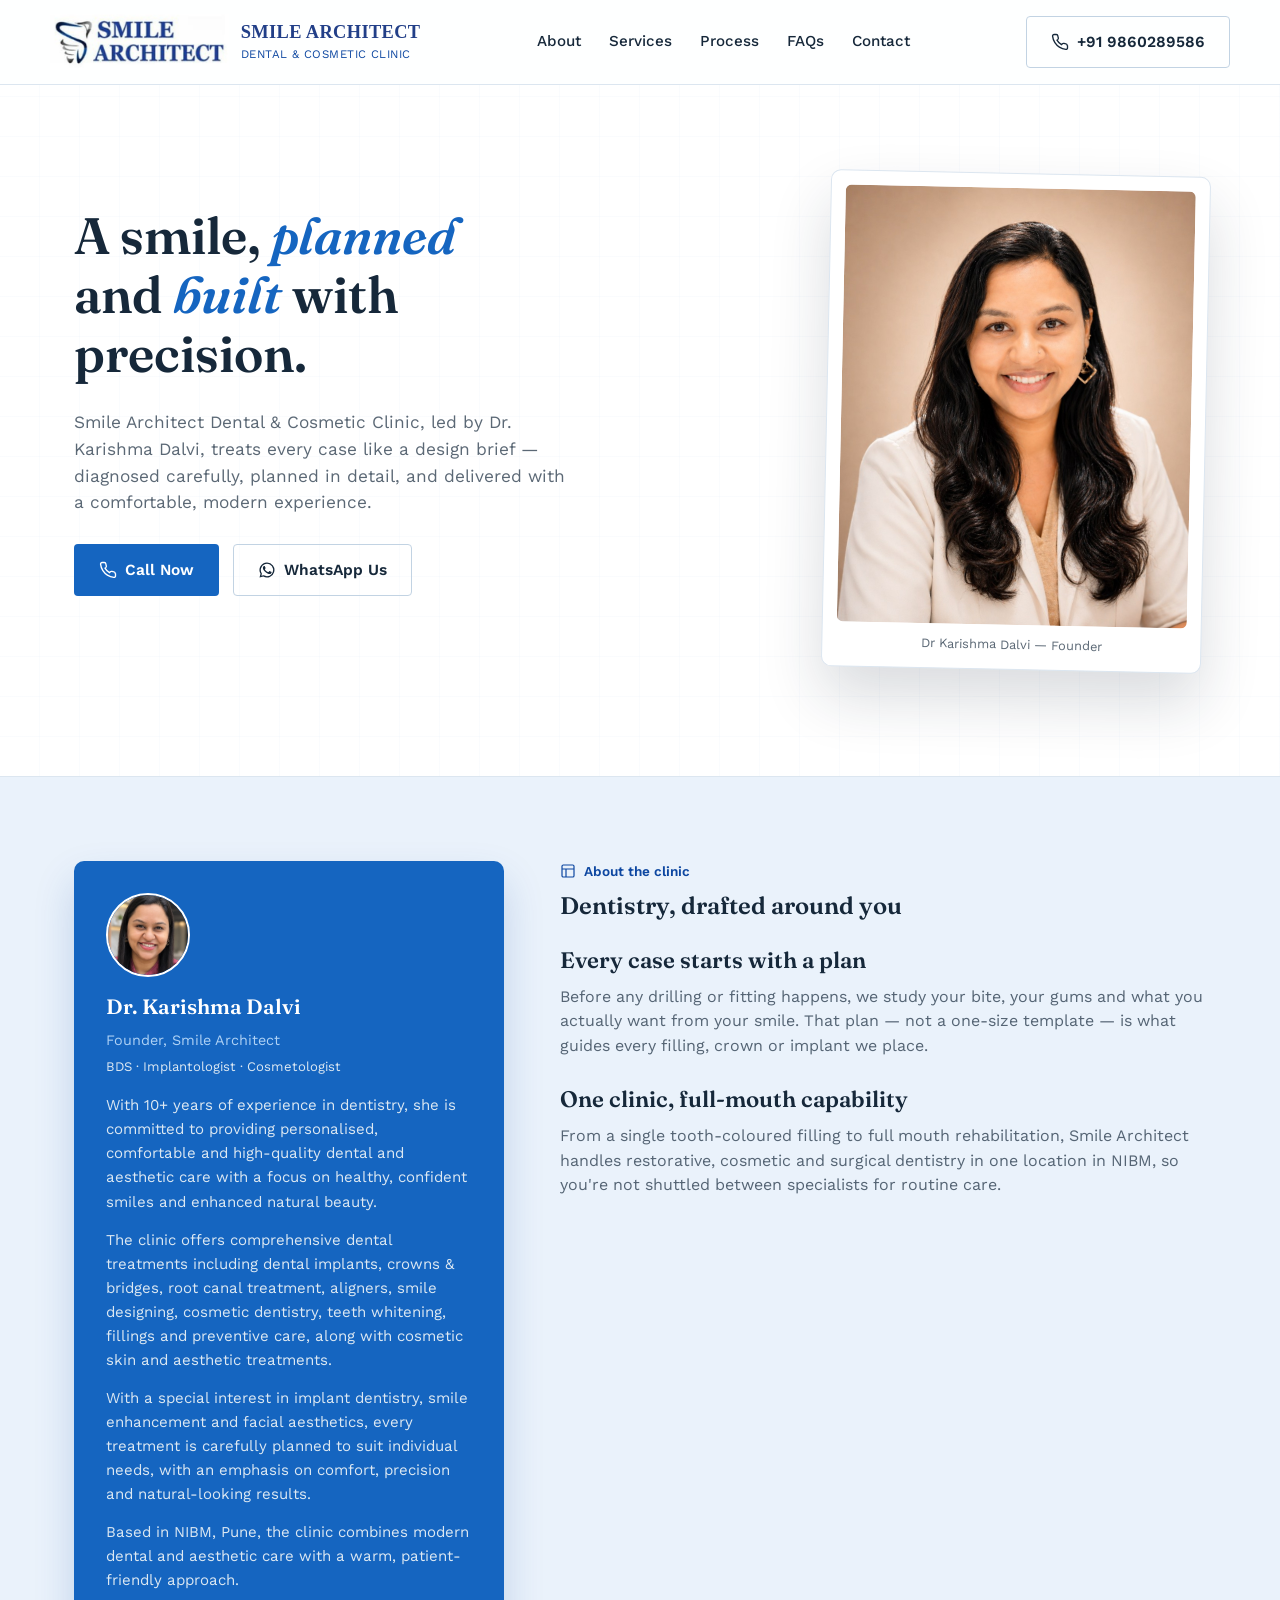
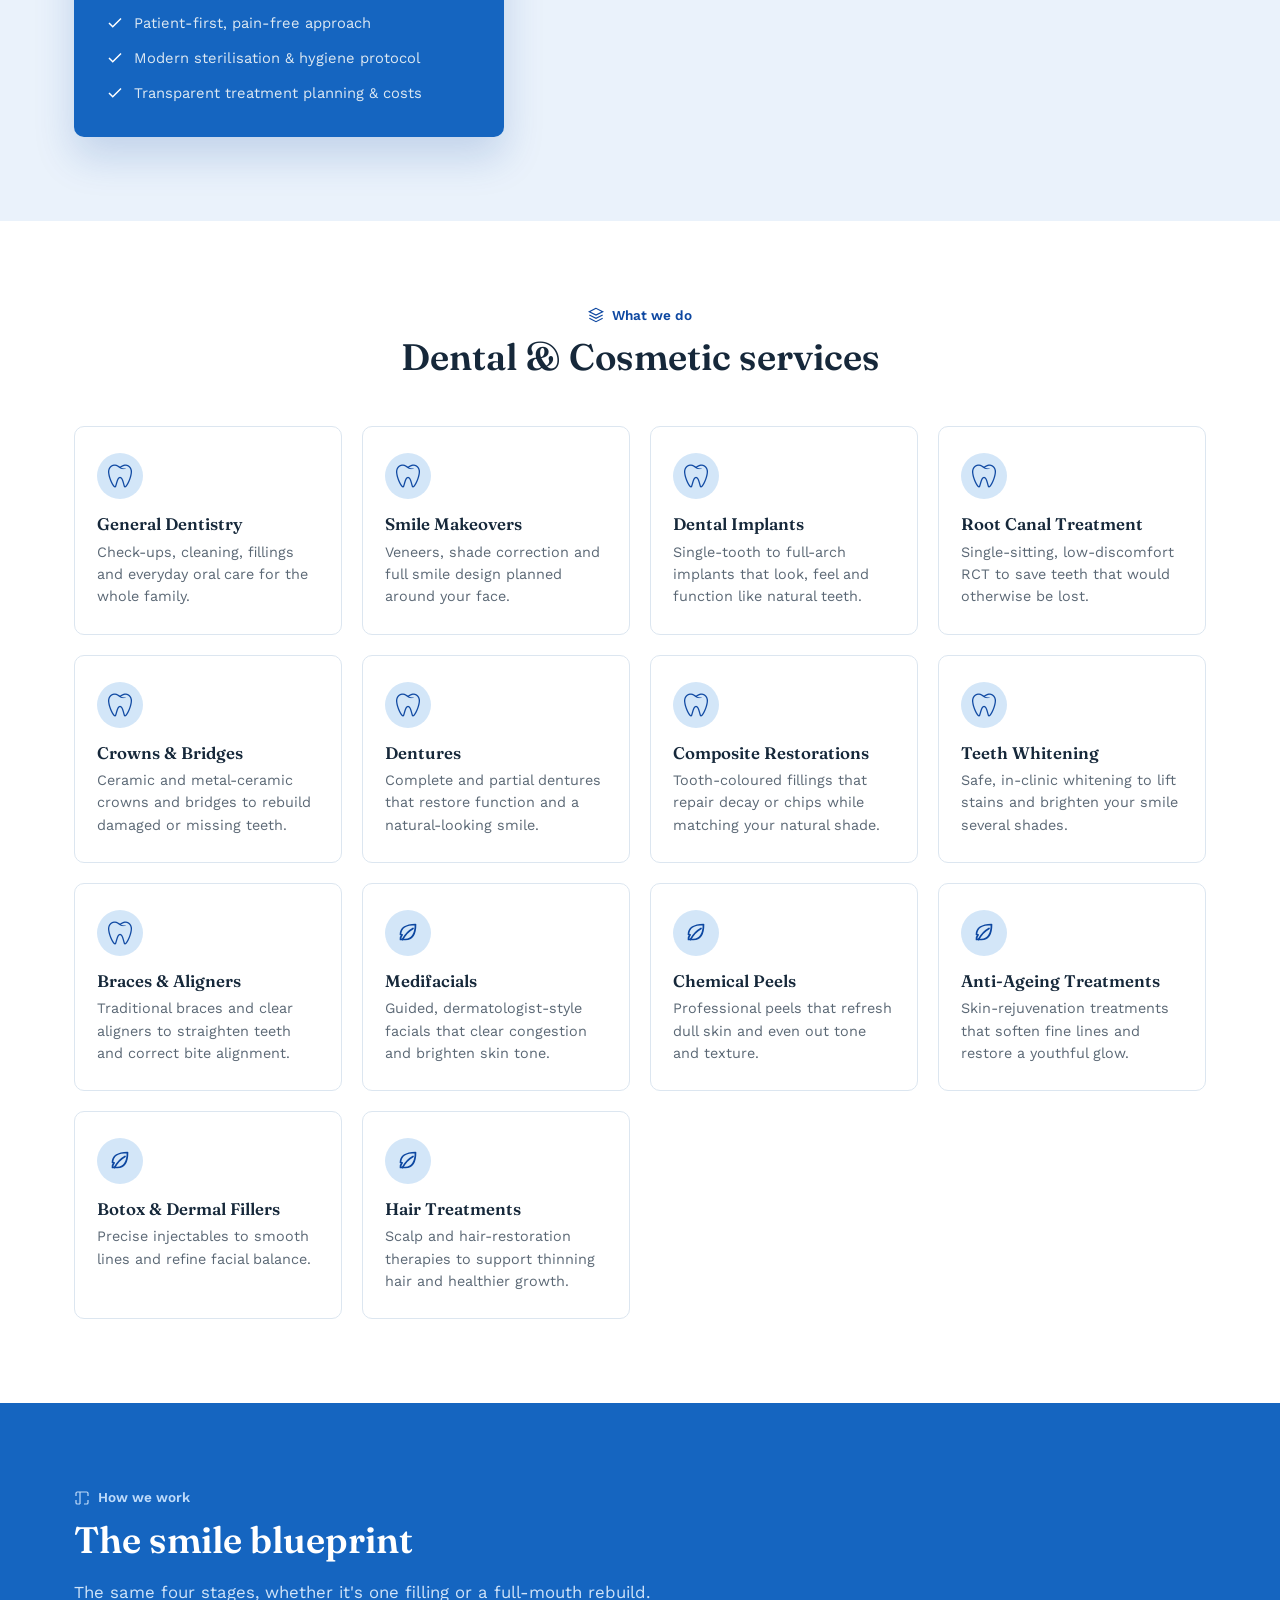
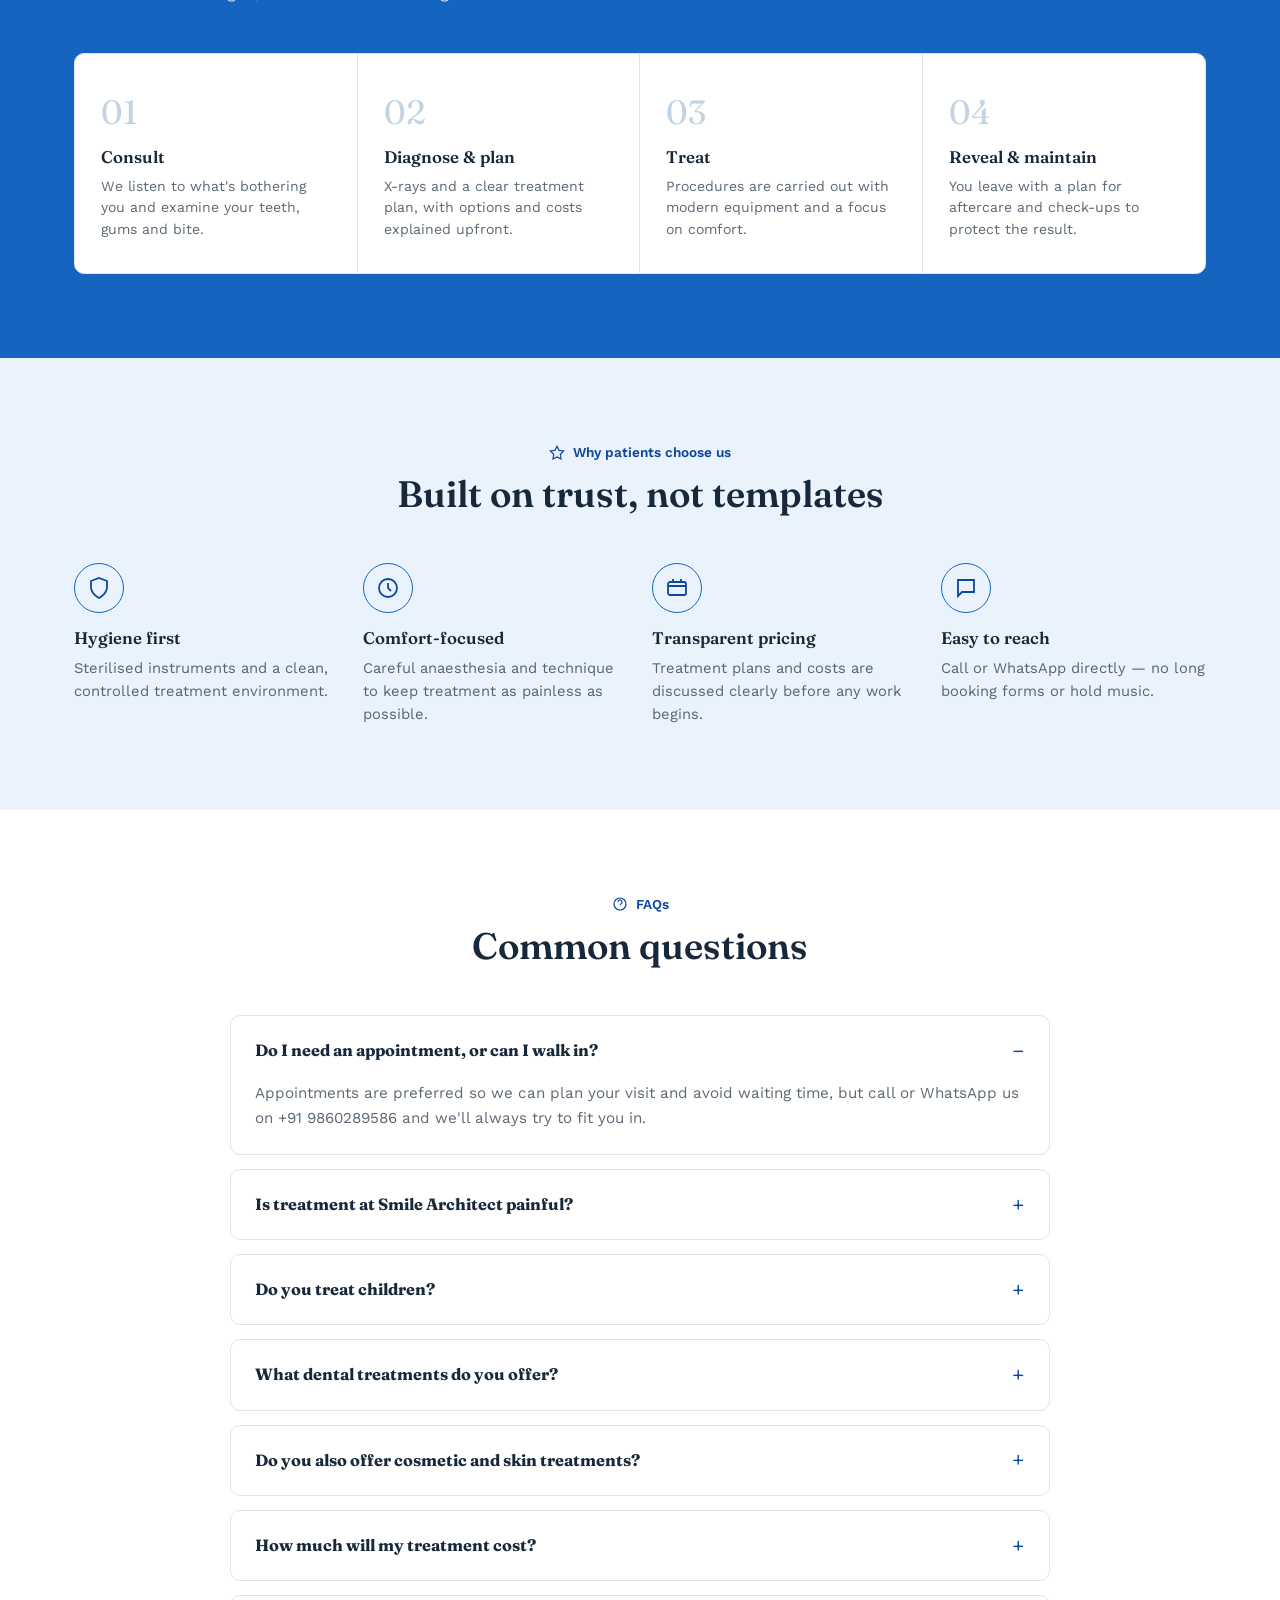
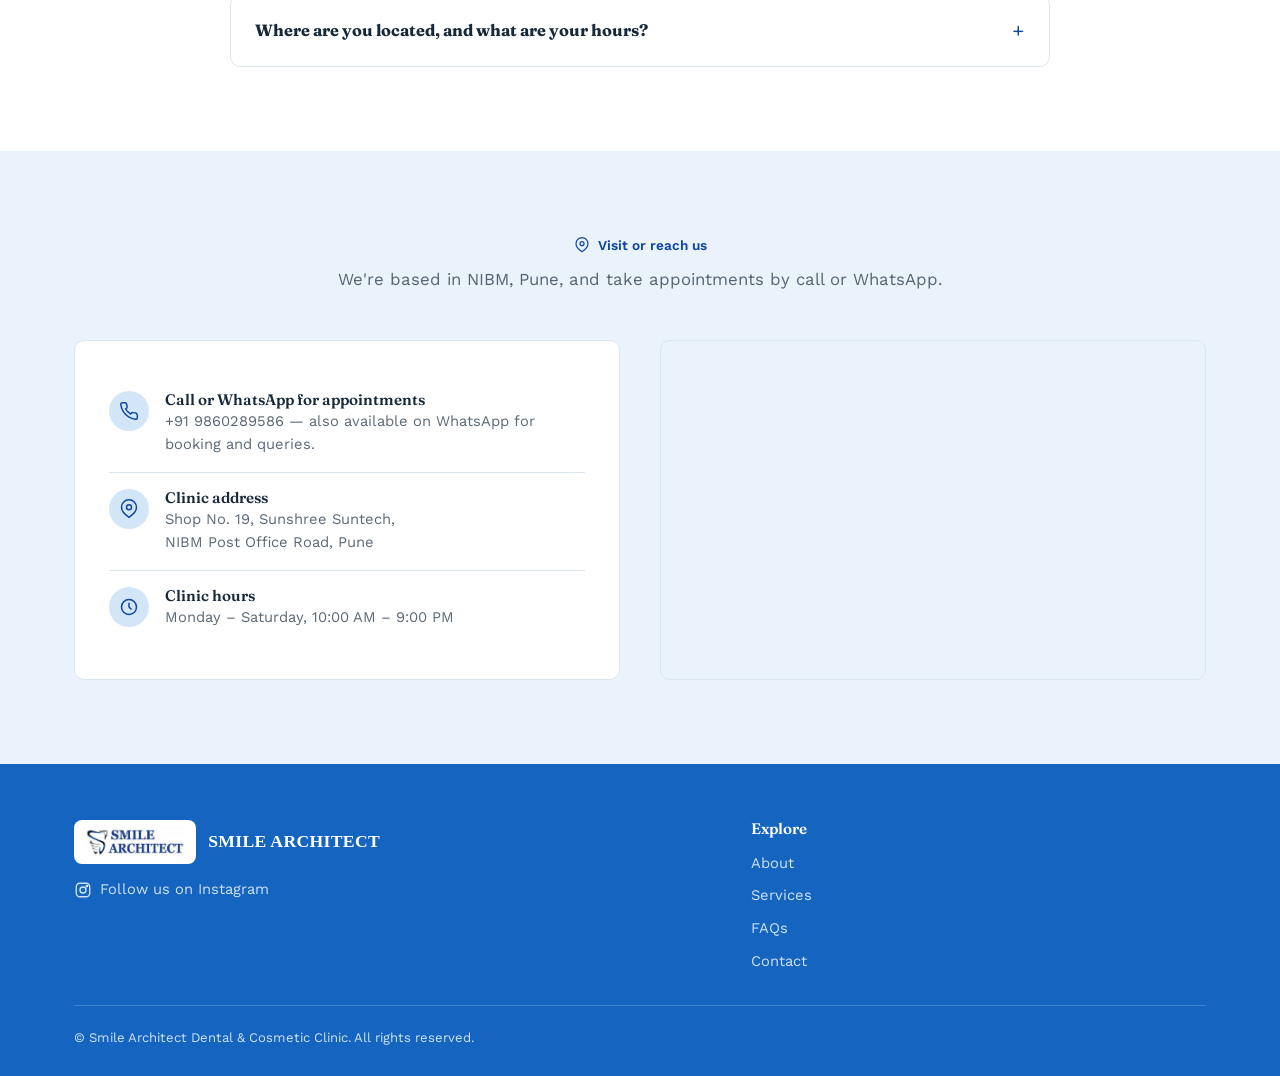
==== commit 69eb1220: "Rename index .html to index.html" ====
--- a/index.html
+++ b/index.html
@@ -34,7 +34,7 @@
 
 <link rel="preconnect" href="https://fonts.googleapis.com">
 <link rel="preconnect" href="https://fonts.gstatic.com" crossorigin>
-<link rel="stylesheet" href="css/styles.css">
+<link rel="stylesheet" href="css/styles.css?v=3">
 
 <!-- Structured data: Dentist / LocalBusiness -->
 <script type="application/ld+json">
@@ -490,6 +490,6 @@
   </div>
 </footer>
 
-<script src="js/script.js"></script>
+<script src="js/script.js?v=3"></script>
 </body>
 </html>
--- a/css/styles.css
+++ b/css/styles.css
@@ -129,11 +129,14 @@
   gap: 12px;
 }
 .brand img{
-  width: 44px;
-  height: 44px;
-  border-radius: 50%;
-  object-fit: cover;
-  border: 1.5px solid var(--line-strong);
+  height: 56px;
+  width: auto;
+  display: block;
+  mix-blend-mode: multiply;
+}
+@media (max-width: 720px){
+  .brand img{ height: 44px; }
+  .brand-text{ display: none; }
 }
 .brand-text{ line-height: 1.2; }
 .brand-name{
@@ -142,7 +145,7 @@
   font-size: 1.15rem;
   text-transform: uppercase;
   letter-spacing: .02em;
-  color: var(--ink);
+  color: #223F88;
 }
 .brand-sub{
   font-size: .72rem;
@@ -584,7 +587,7 @@
   border-bottom: 1px solid rgba(255,255,255,.18);
 }
 .footer-brand{ display: flex; gap: 12px; align-items: center; margin-bottom: 14px; }
-.footer-brand img{ width: 40px; height: 40px; border-radius: 50%; }
+.footer-brand img{ height: 44px; width: auto; background: #fff; padding: 6px 10px; border-radius: 8px; }
 .footer-brand span{ font-family: var(--font-logo); color: #fff; font-size: 1.1rem; font-weight: 700; text-transform: uppercase; letter-spacing: .02em; }
 .footer-social{
   display: inline-flex;
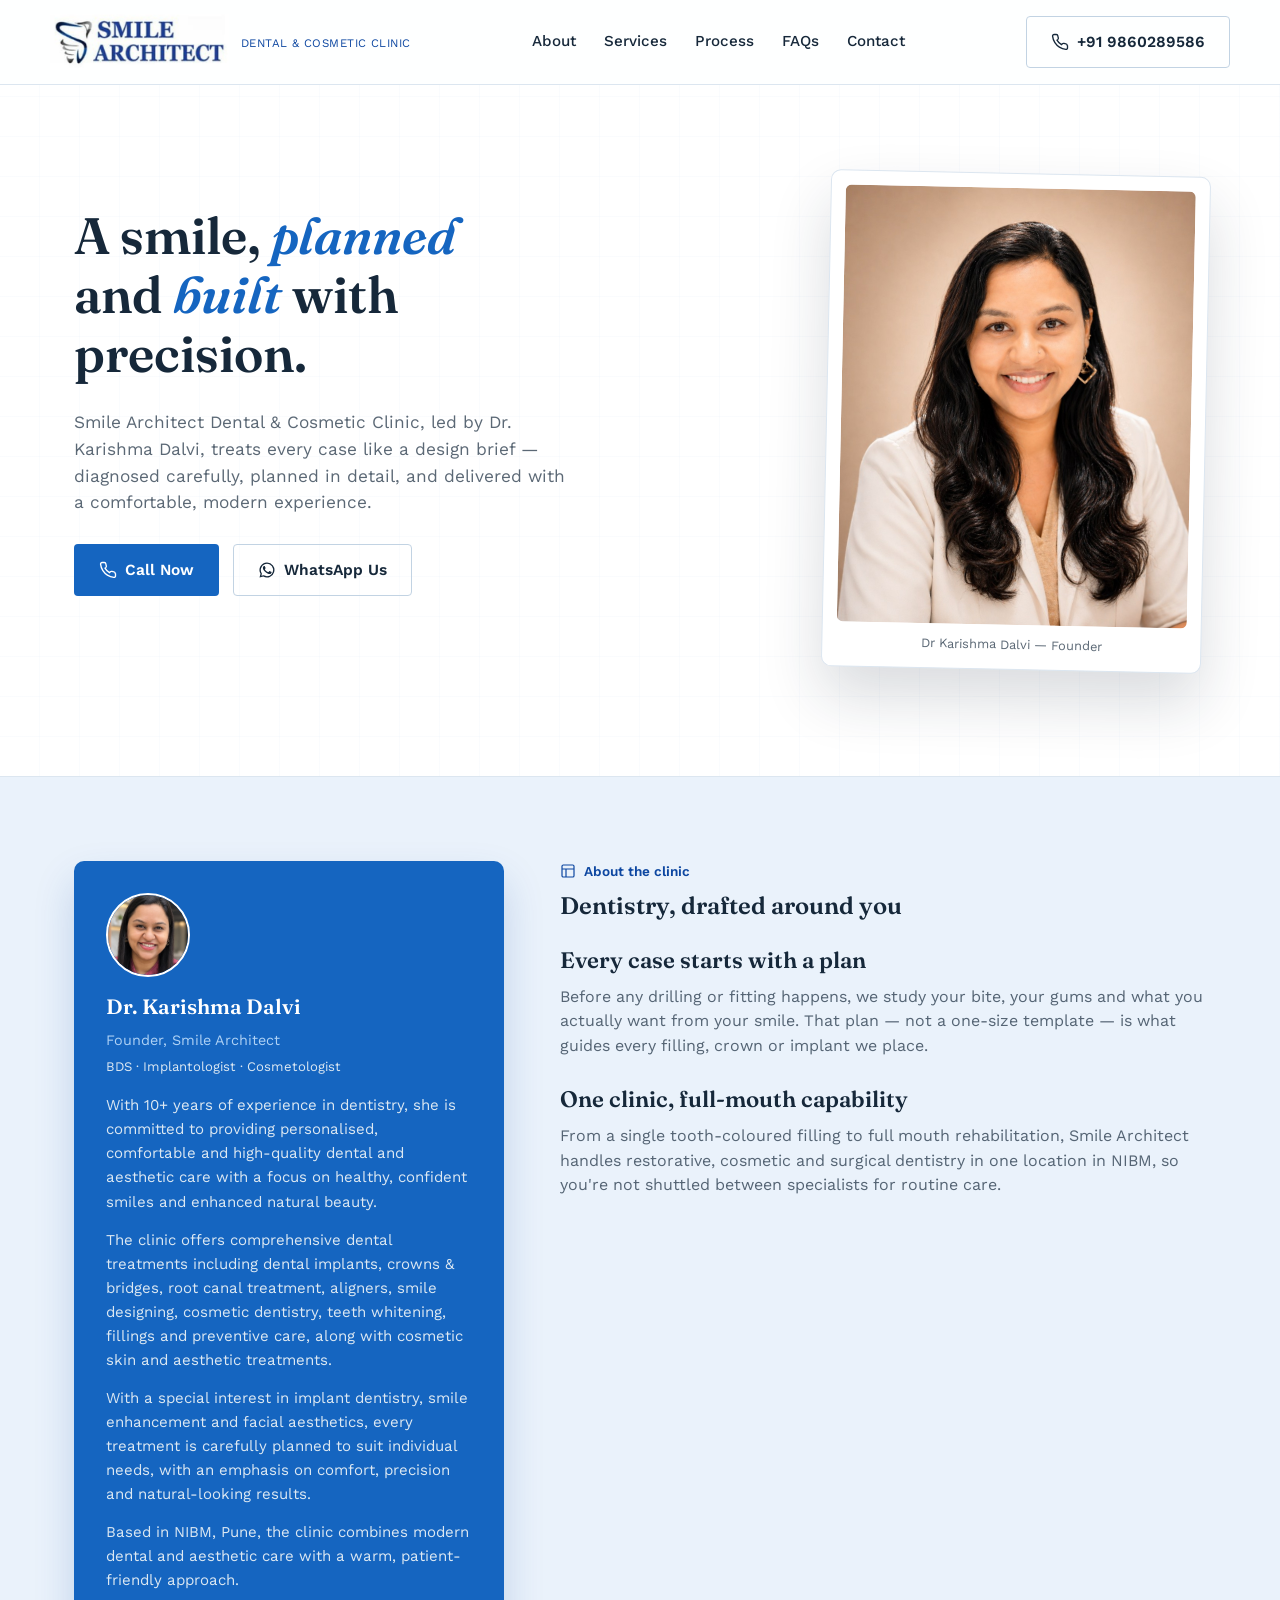
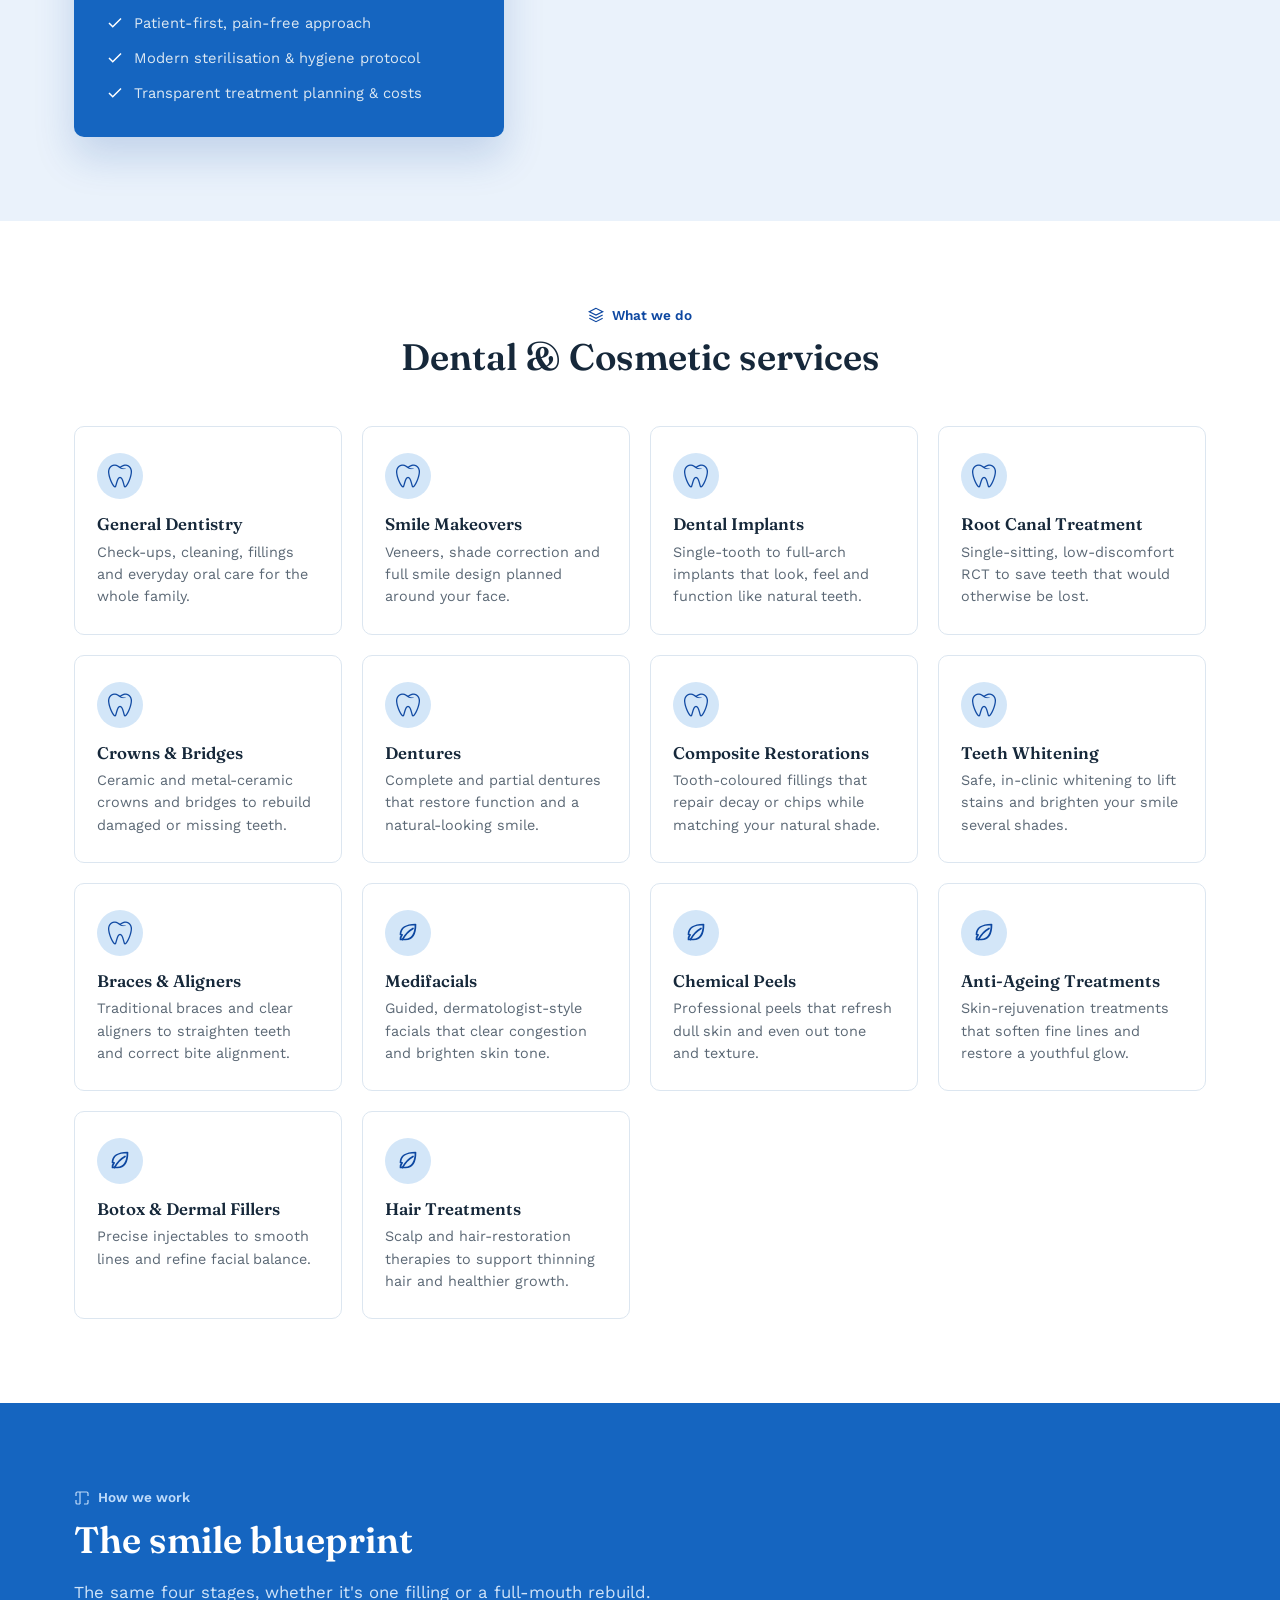
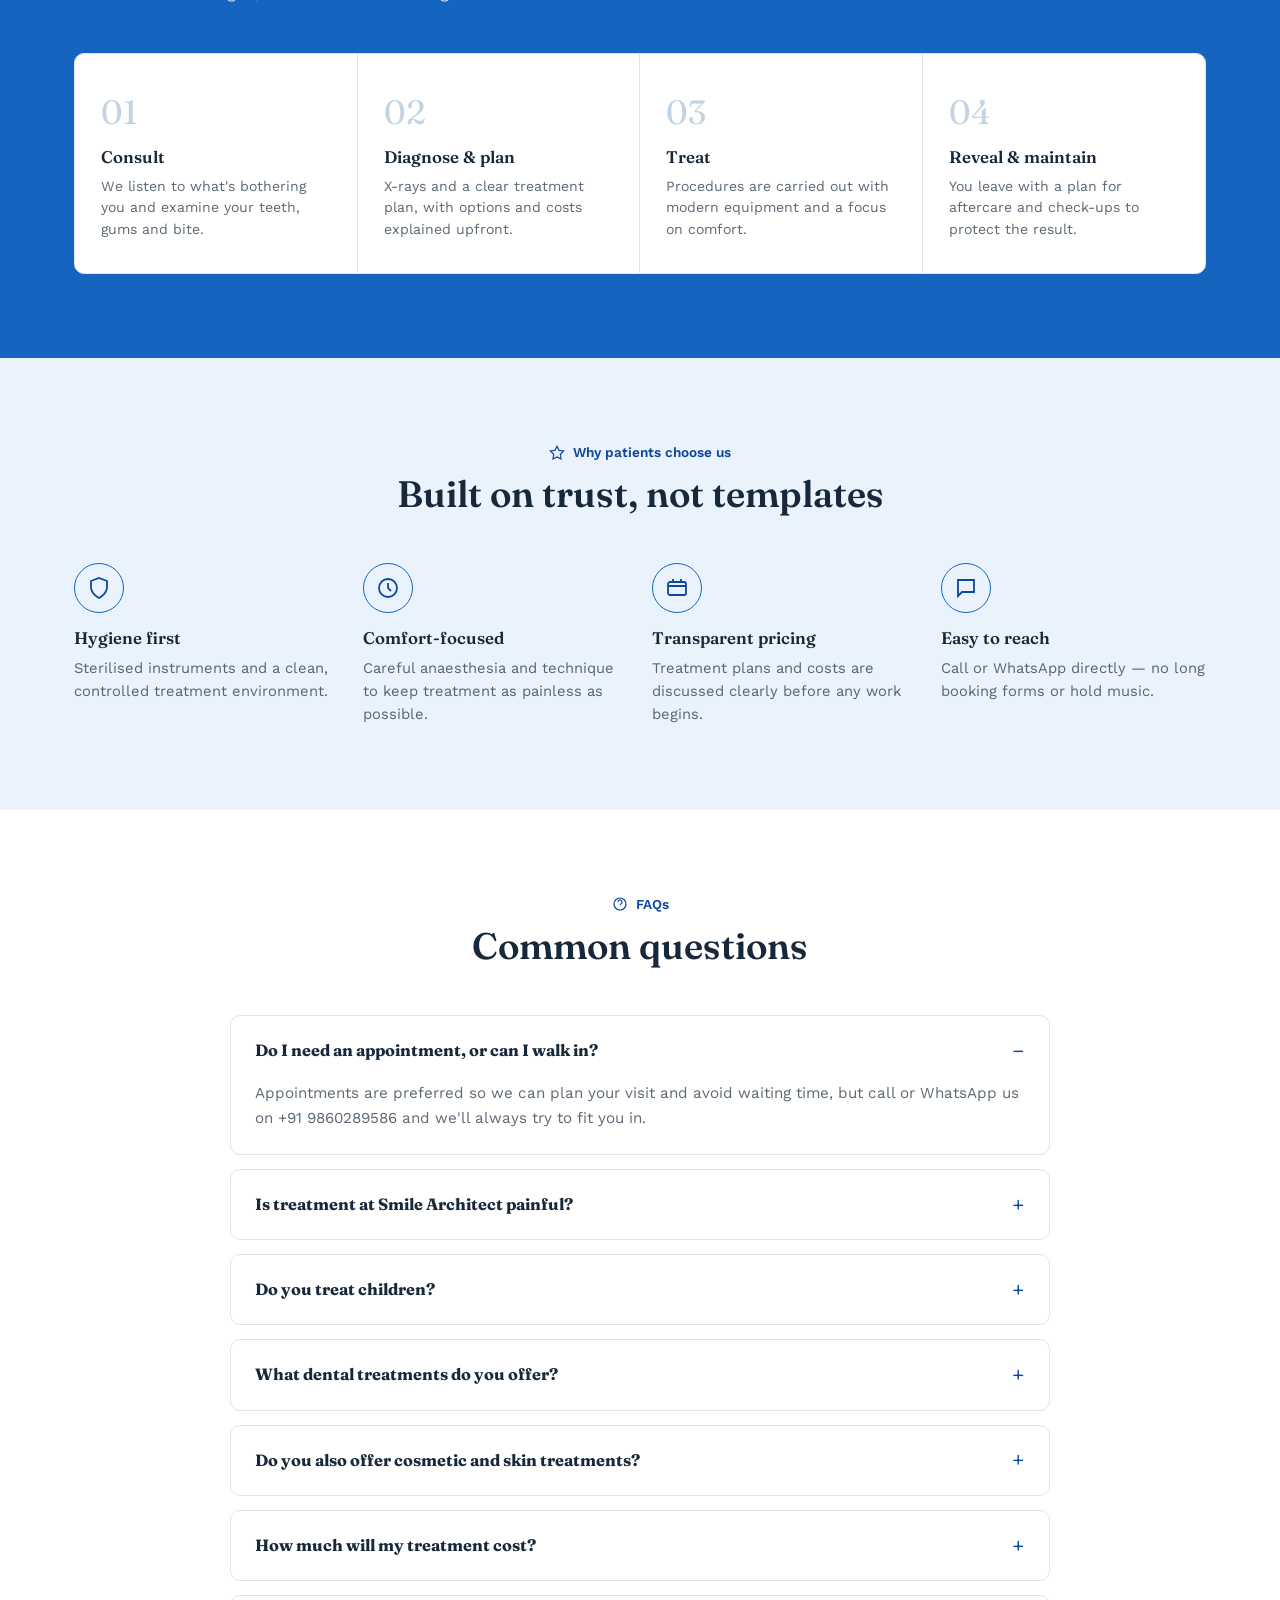
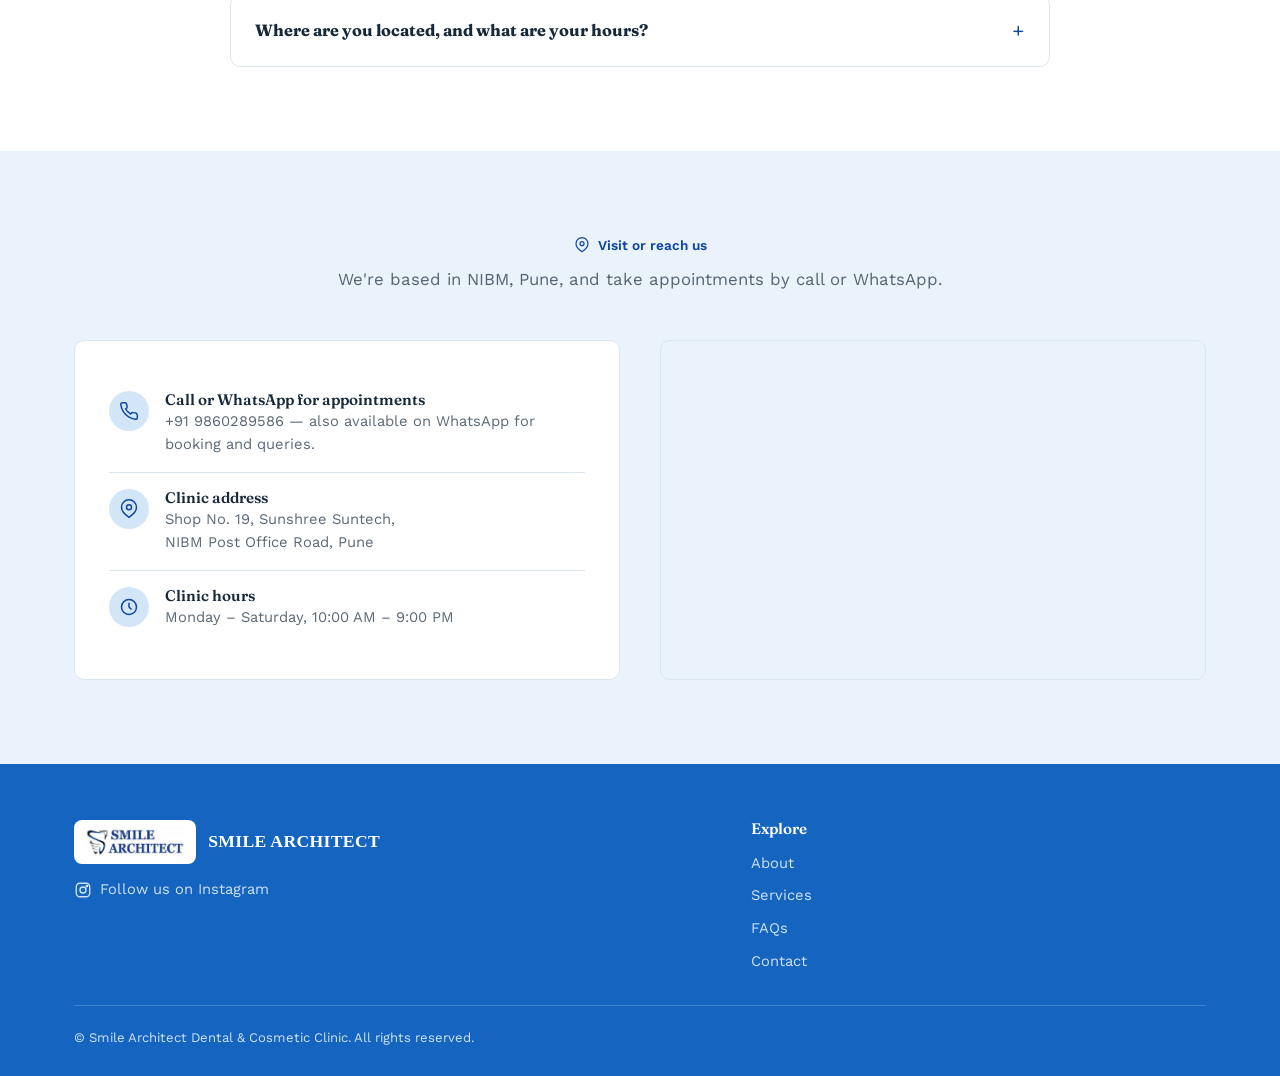
==== commit ffd4568d: "Rename index (12).html to index.html" ====
--- a/index.html
+++ b/index.html
@@ -34,7 +34,7 @@
 
 <link rel="preconnect" href="https://fonts.googleapis.com">
 <link rel="preconnect" href="https://fonts.gstatic.com" crossorigin>
-<link rel="stylesheet" href="css/styles.css?v=3">
+<link rel="stylesheet" href="css/styles.css?v=5">
 
 <!-- Structured data: Dentist / LocalBusiness -->
 <script type="application/ld+json">
@@ -85,9 +85,8 @@
 <header class="site-header">
   <div class="container header-row">
     <a href="#top" class="brand">
-      <img src="images/logo-header.jpg" alt="Smile Architect Dental & Cosmetic Clinic logo" width="178" height="56">
+      <img src="images/logo-header.jpg" alt="Smile Architect Dental & Cosmetic Clinic logo" width="92" height="92">
       <span class="brand-text">
-        <span class="brand-name">Smile Architect</span><br>
         <span class="brand-sub">DENTAL &amp; COSMETIC CLINIC</span>
       </span>
     </a>
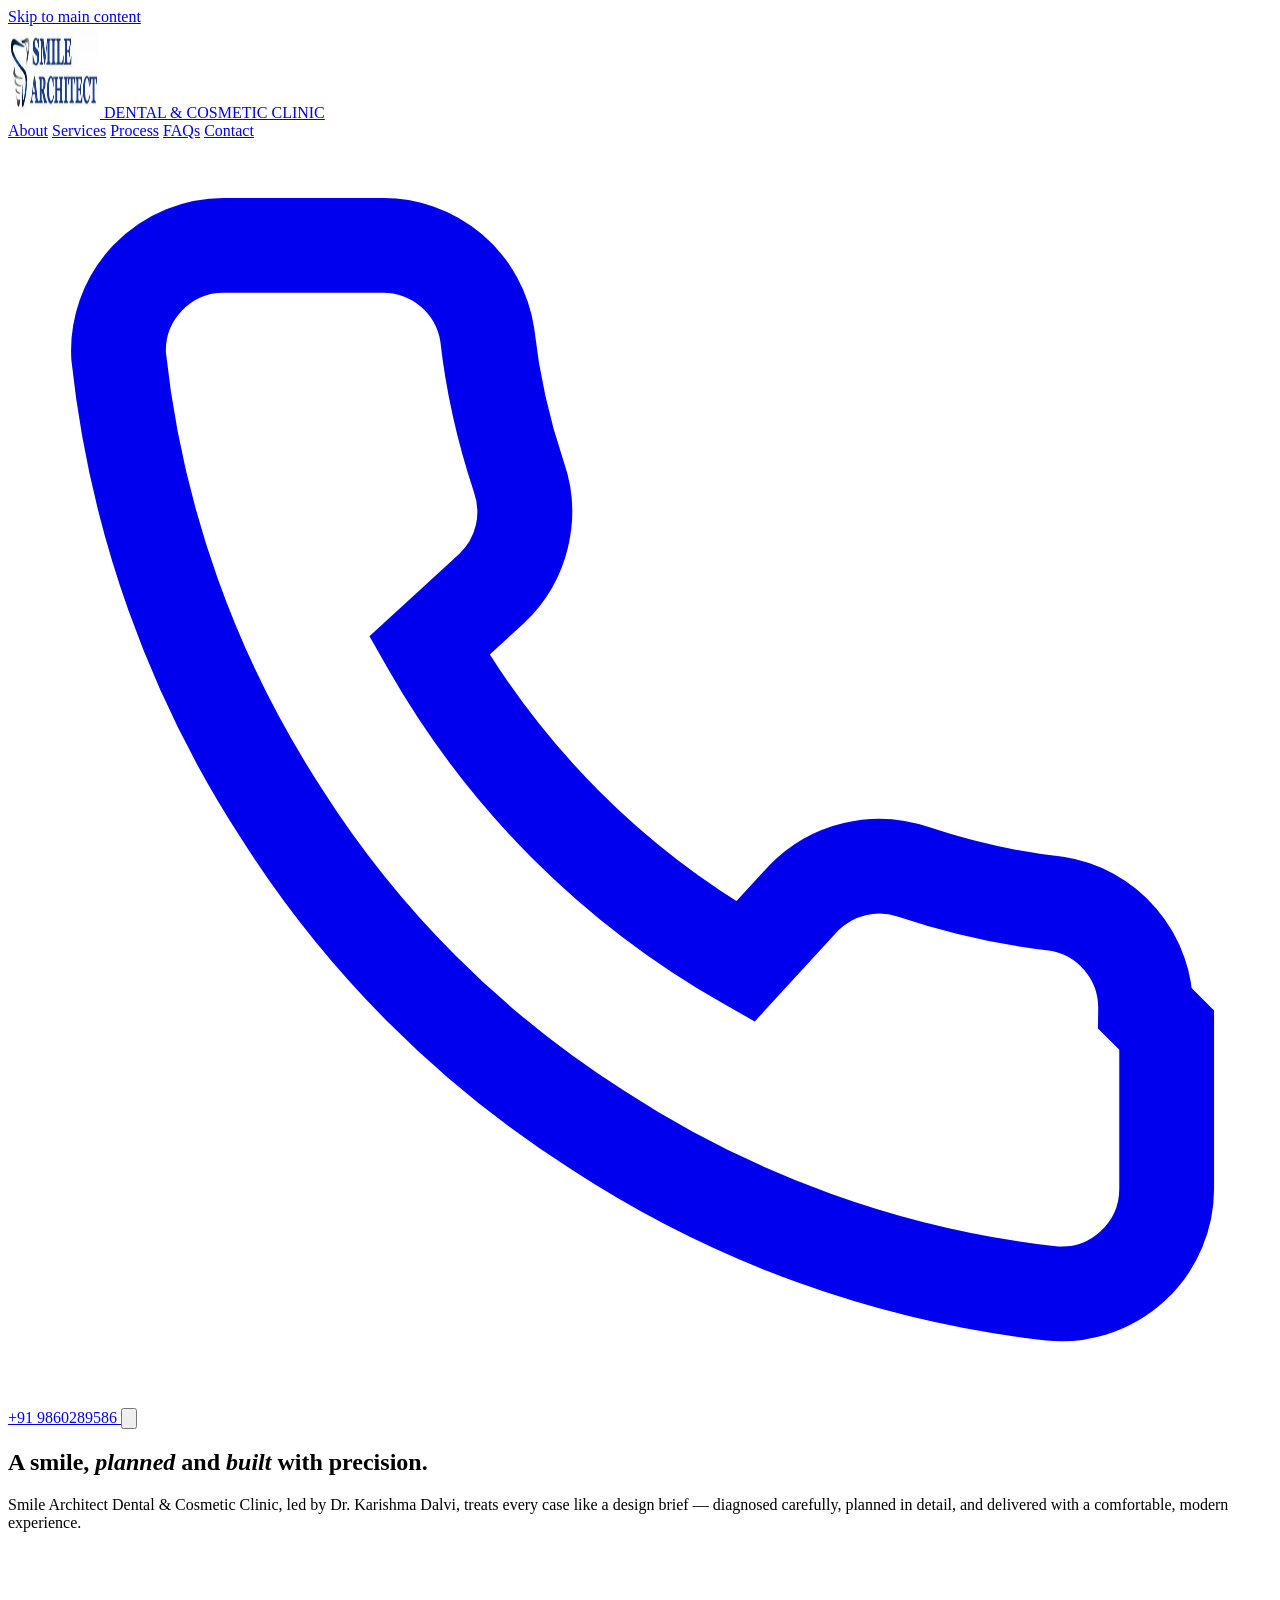
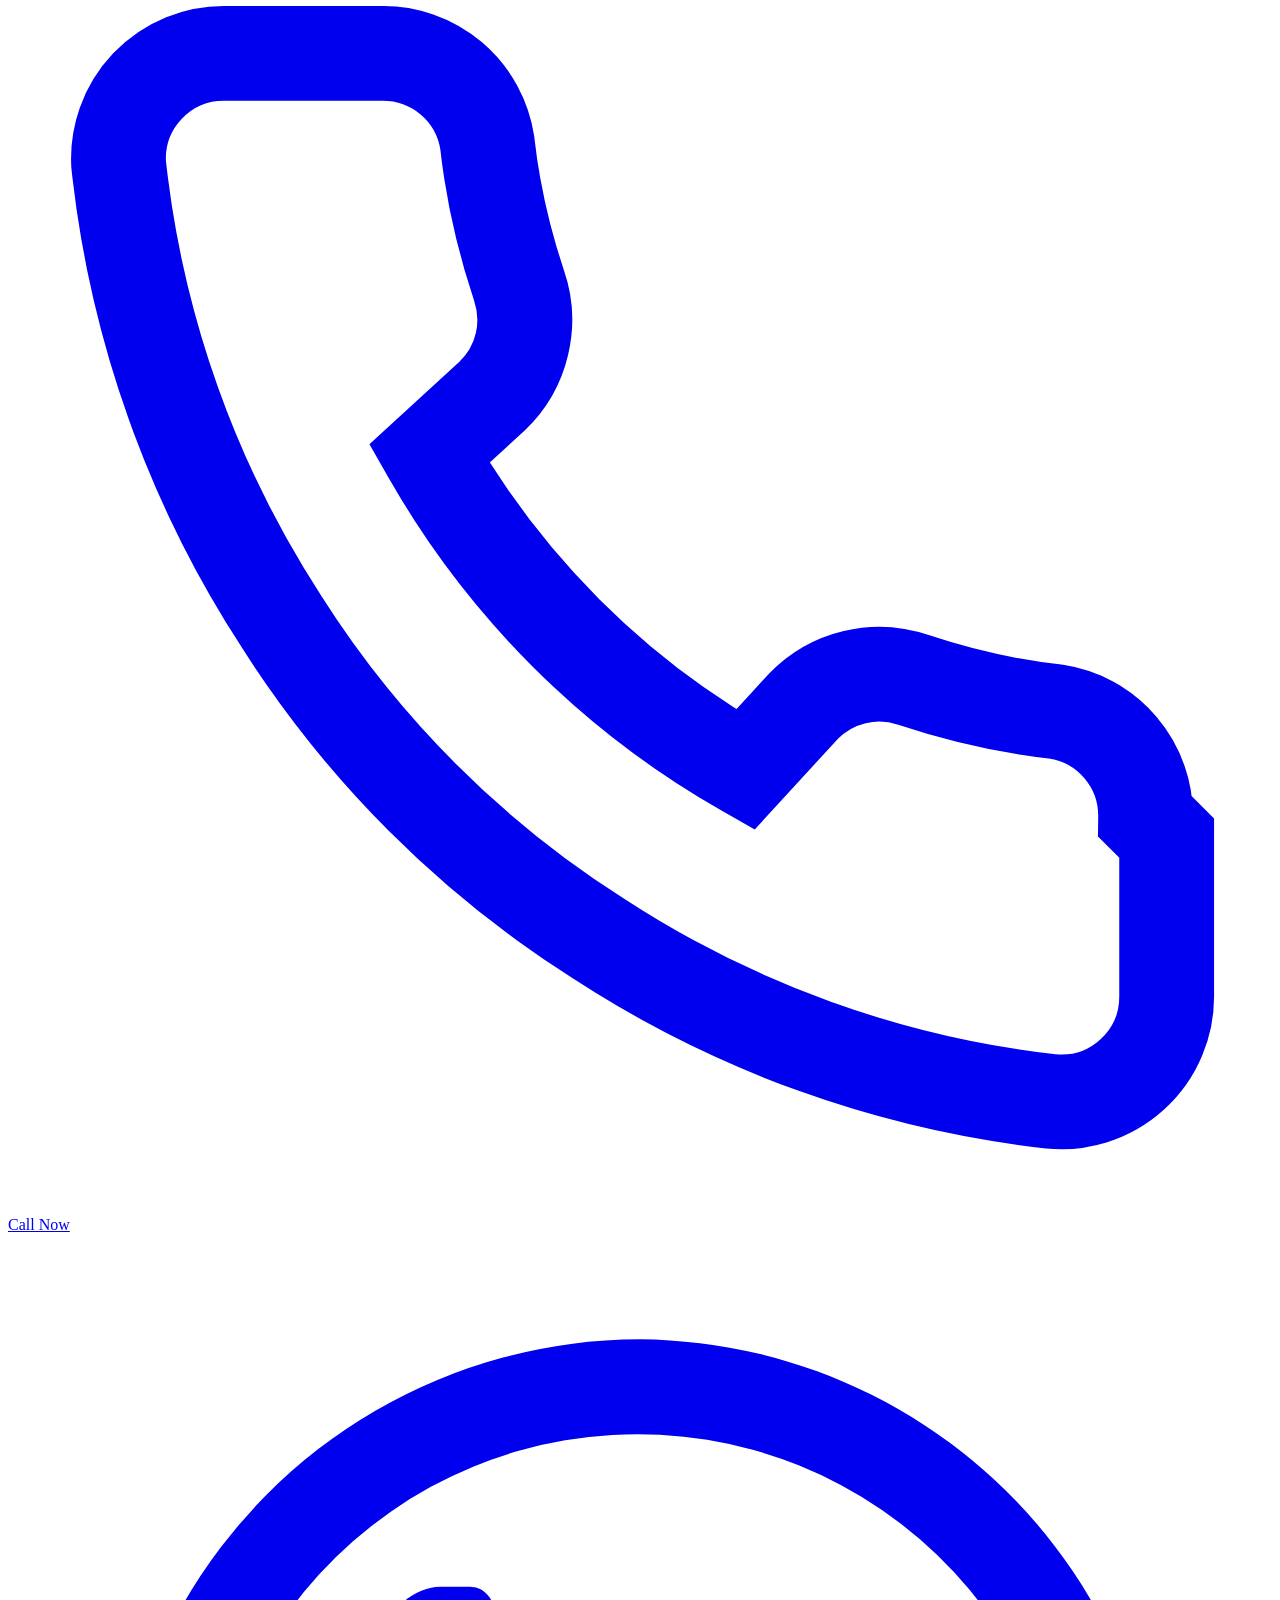
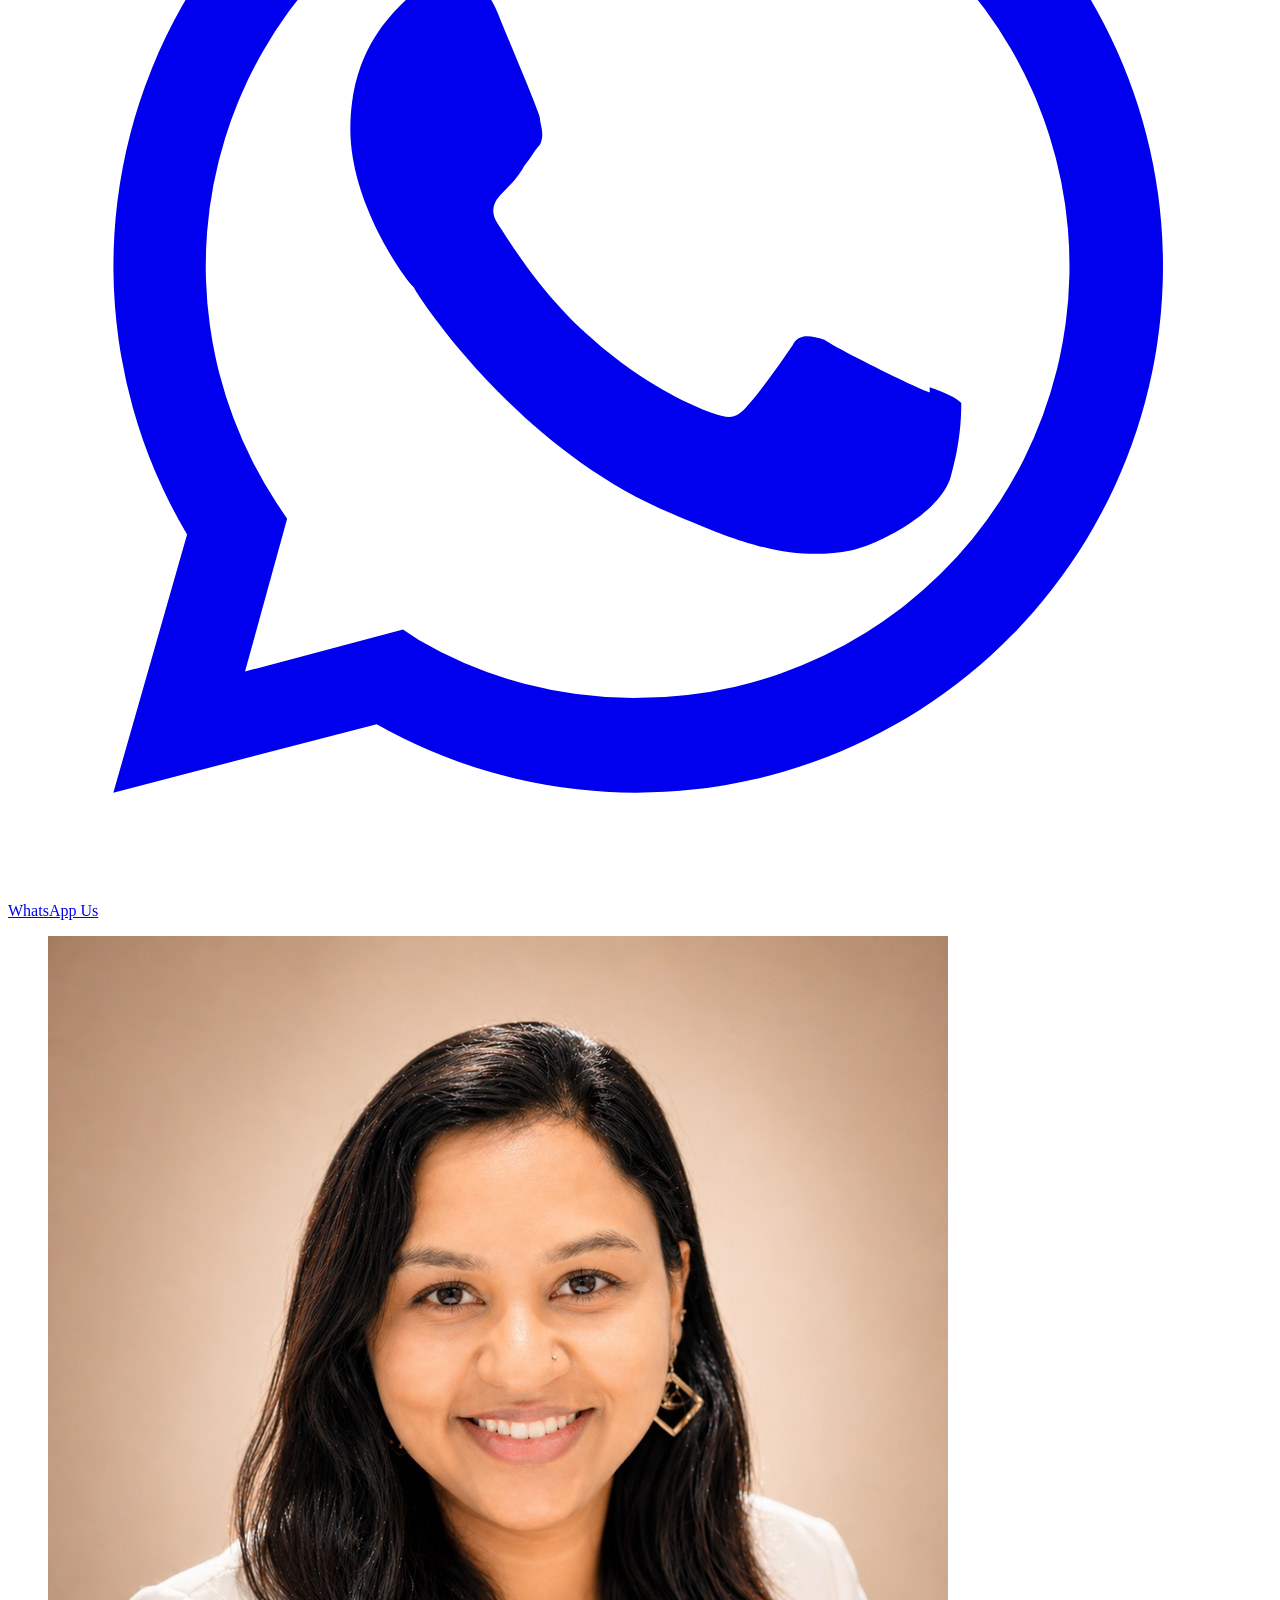
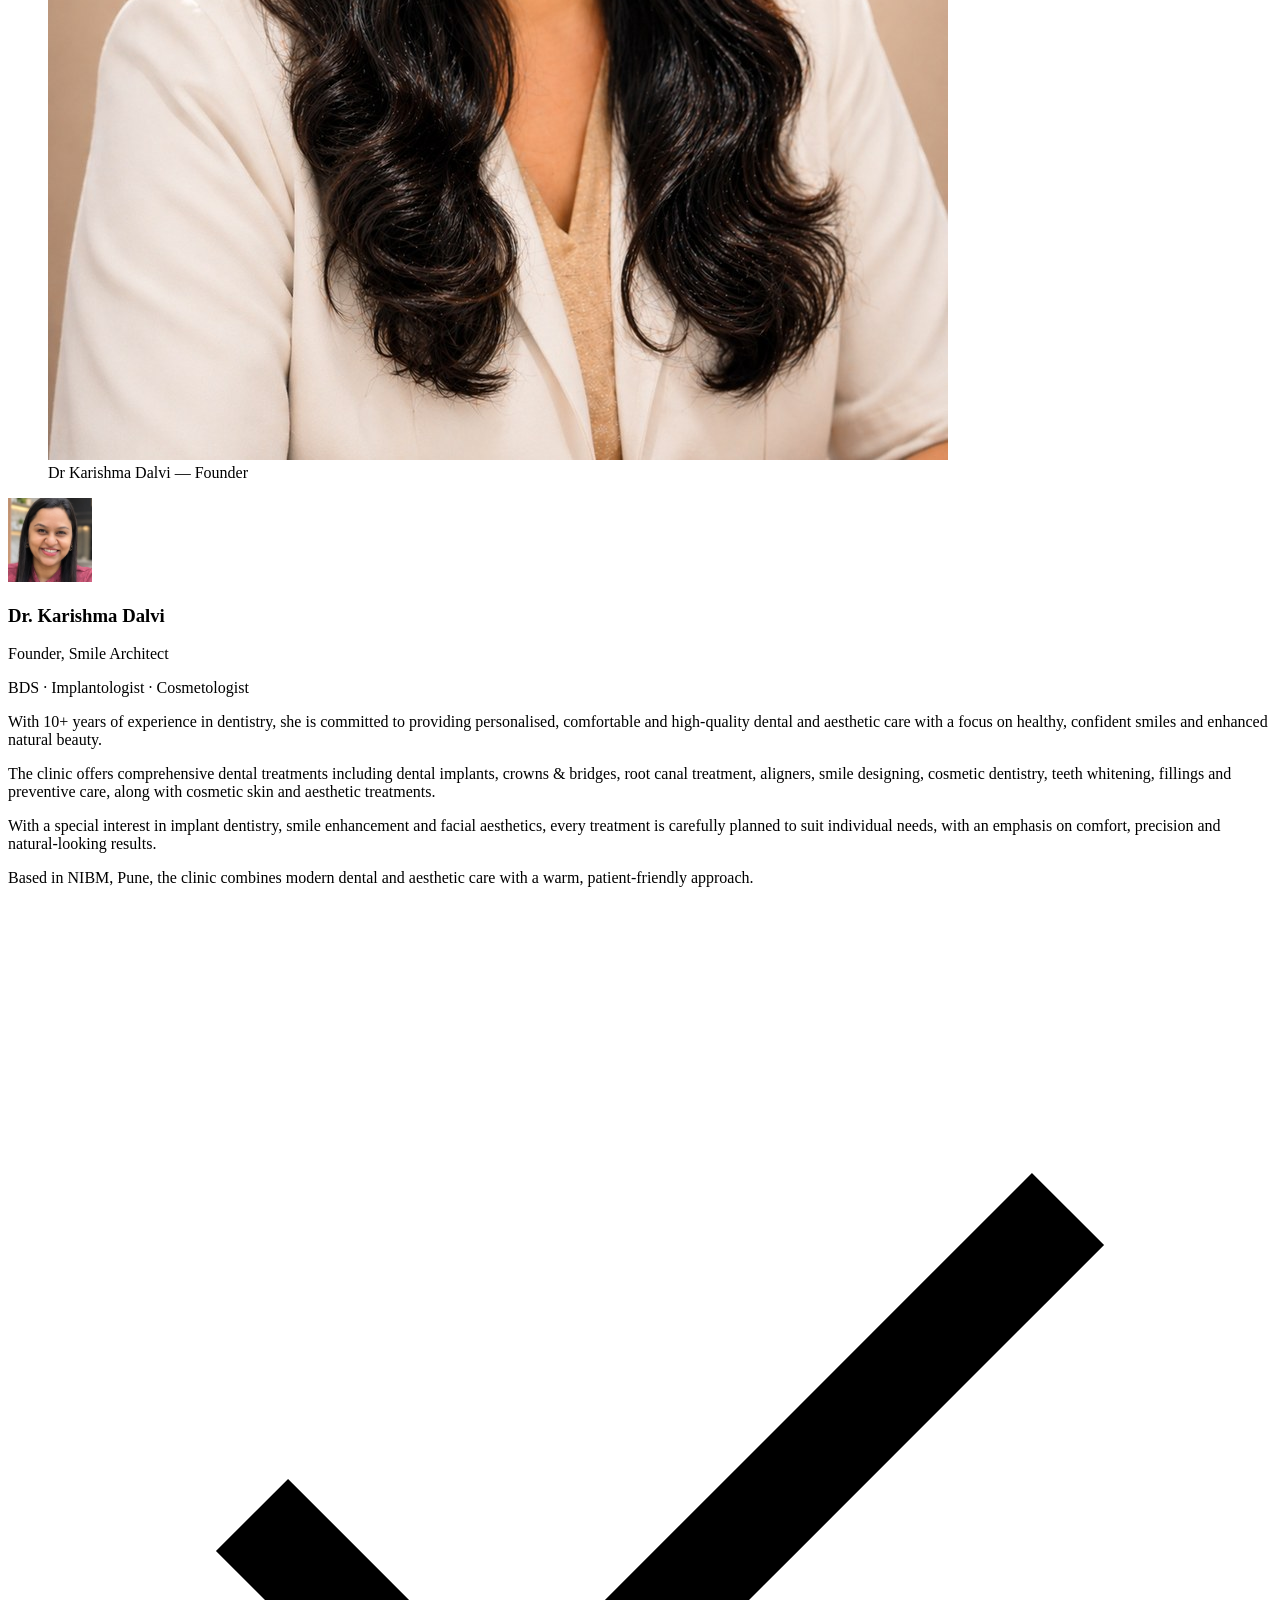
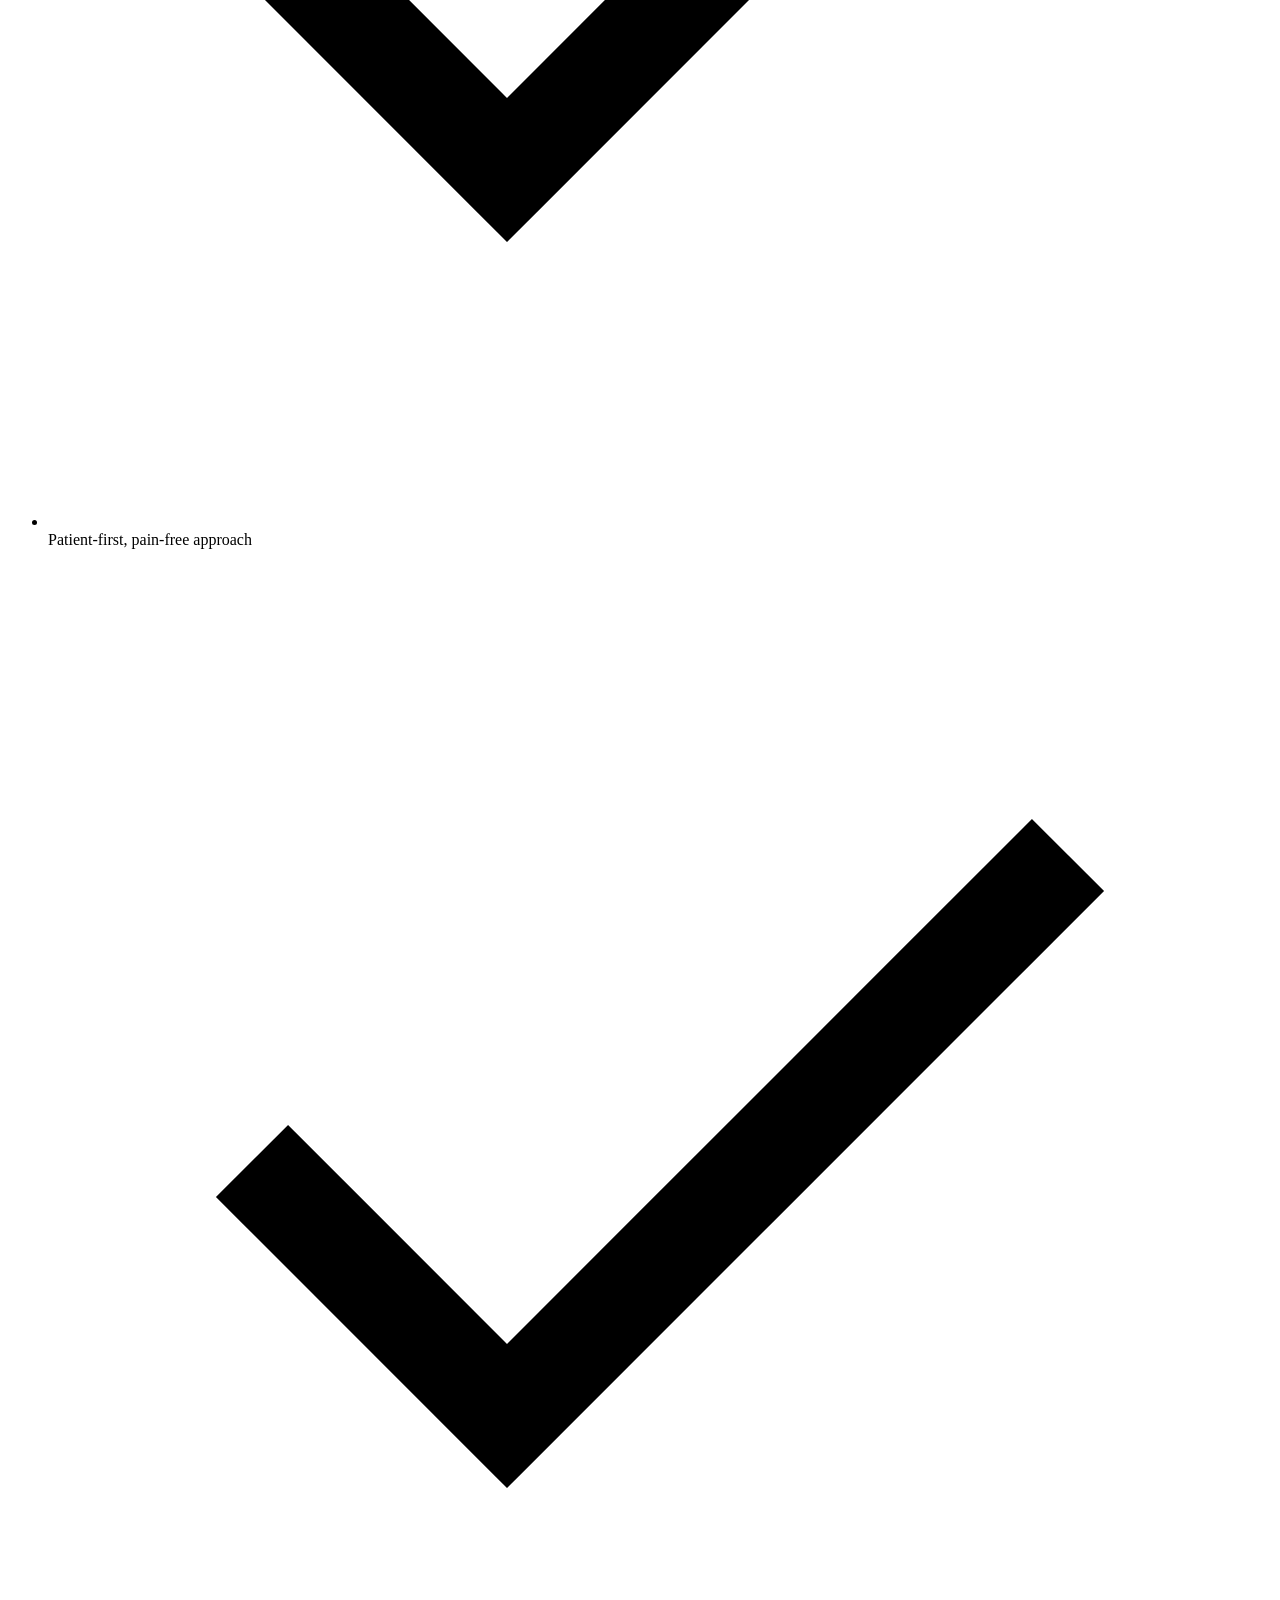
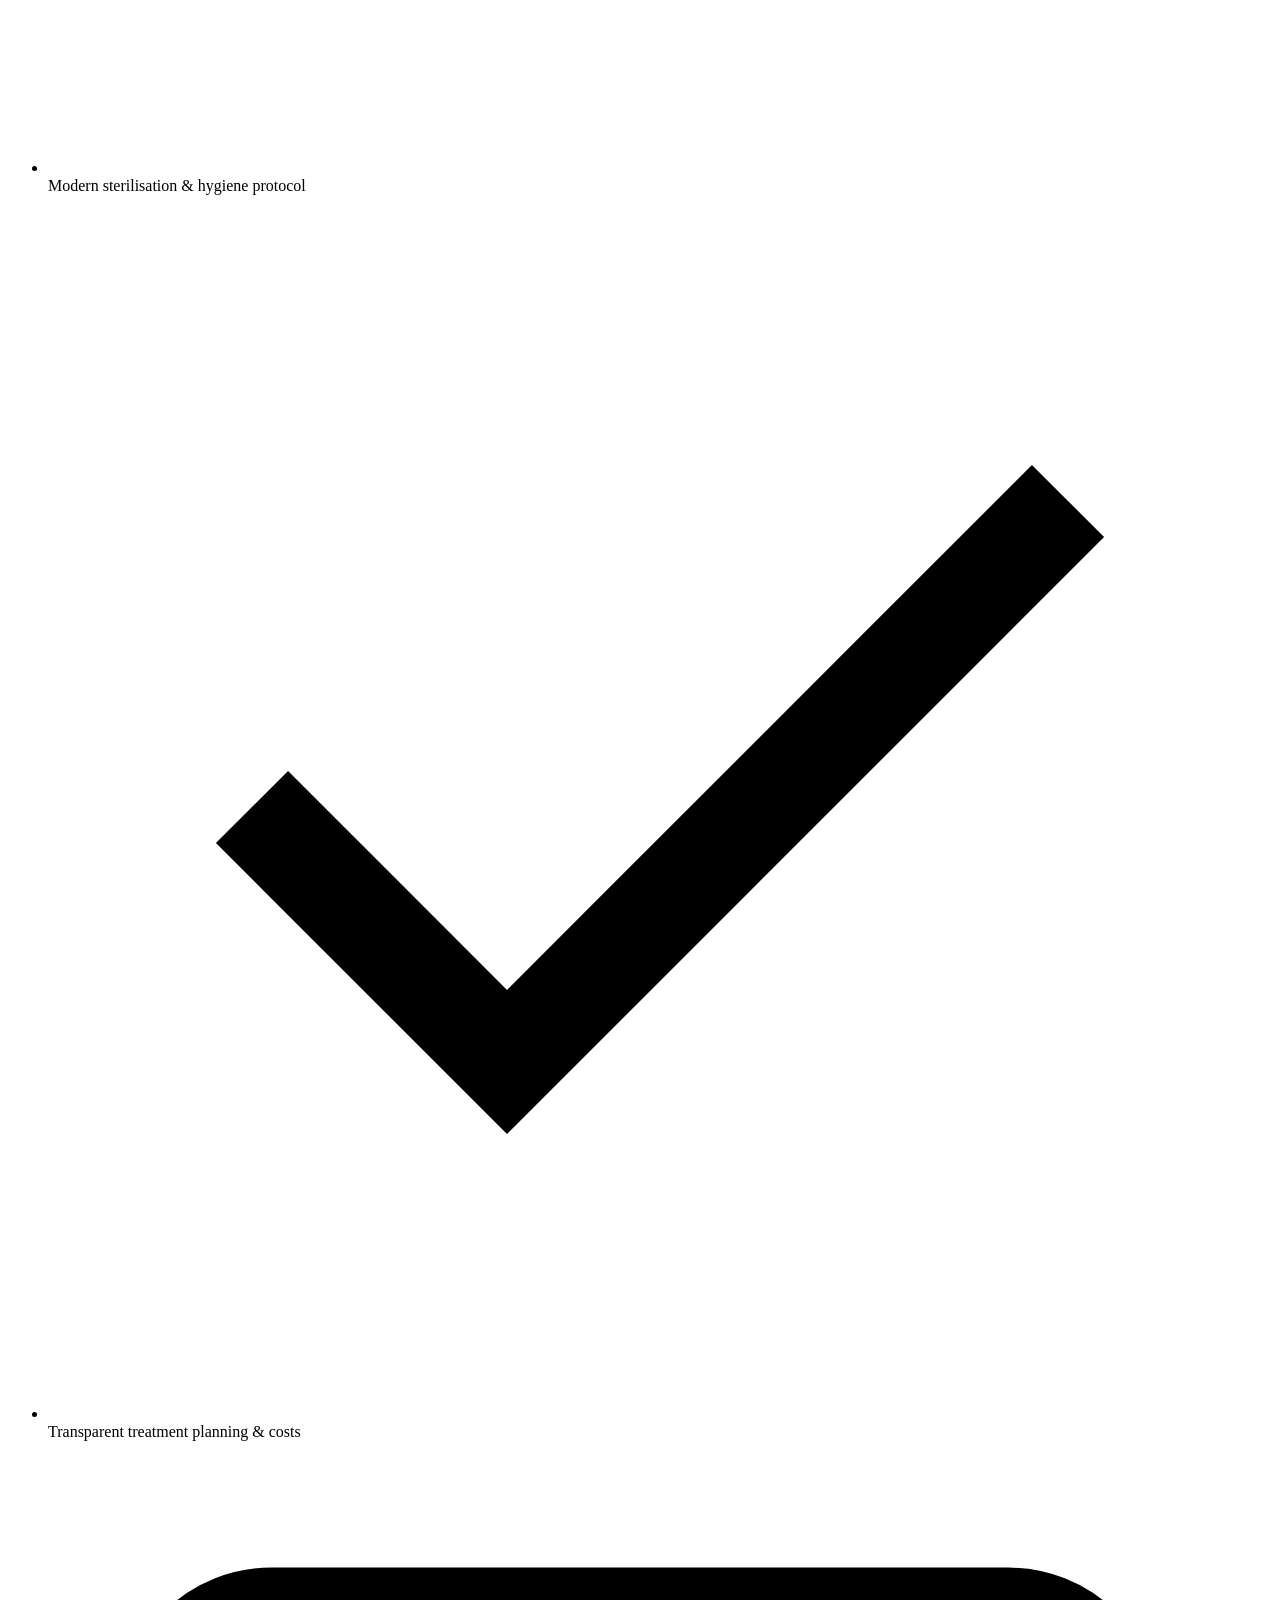
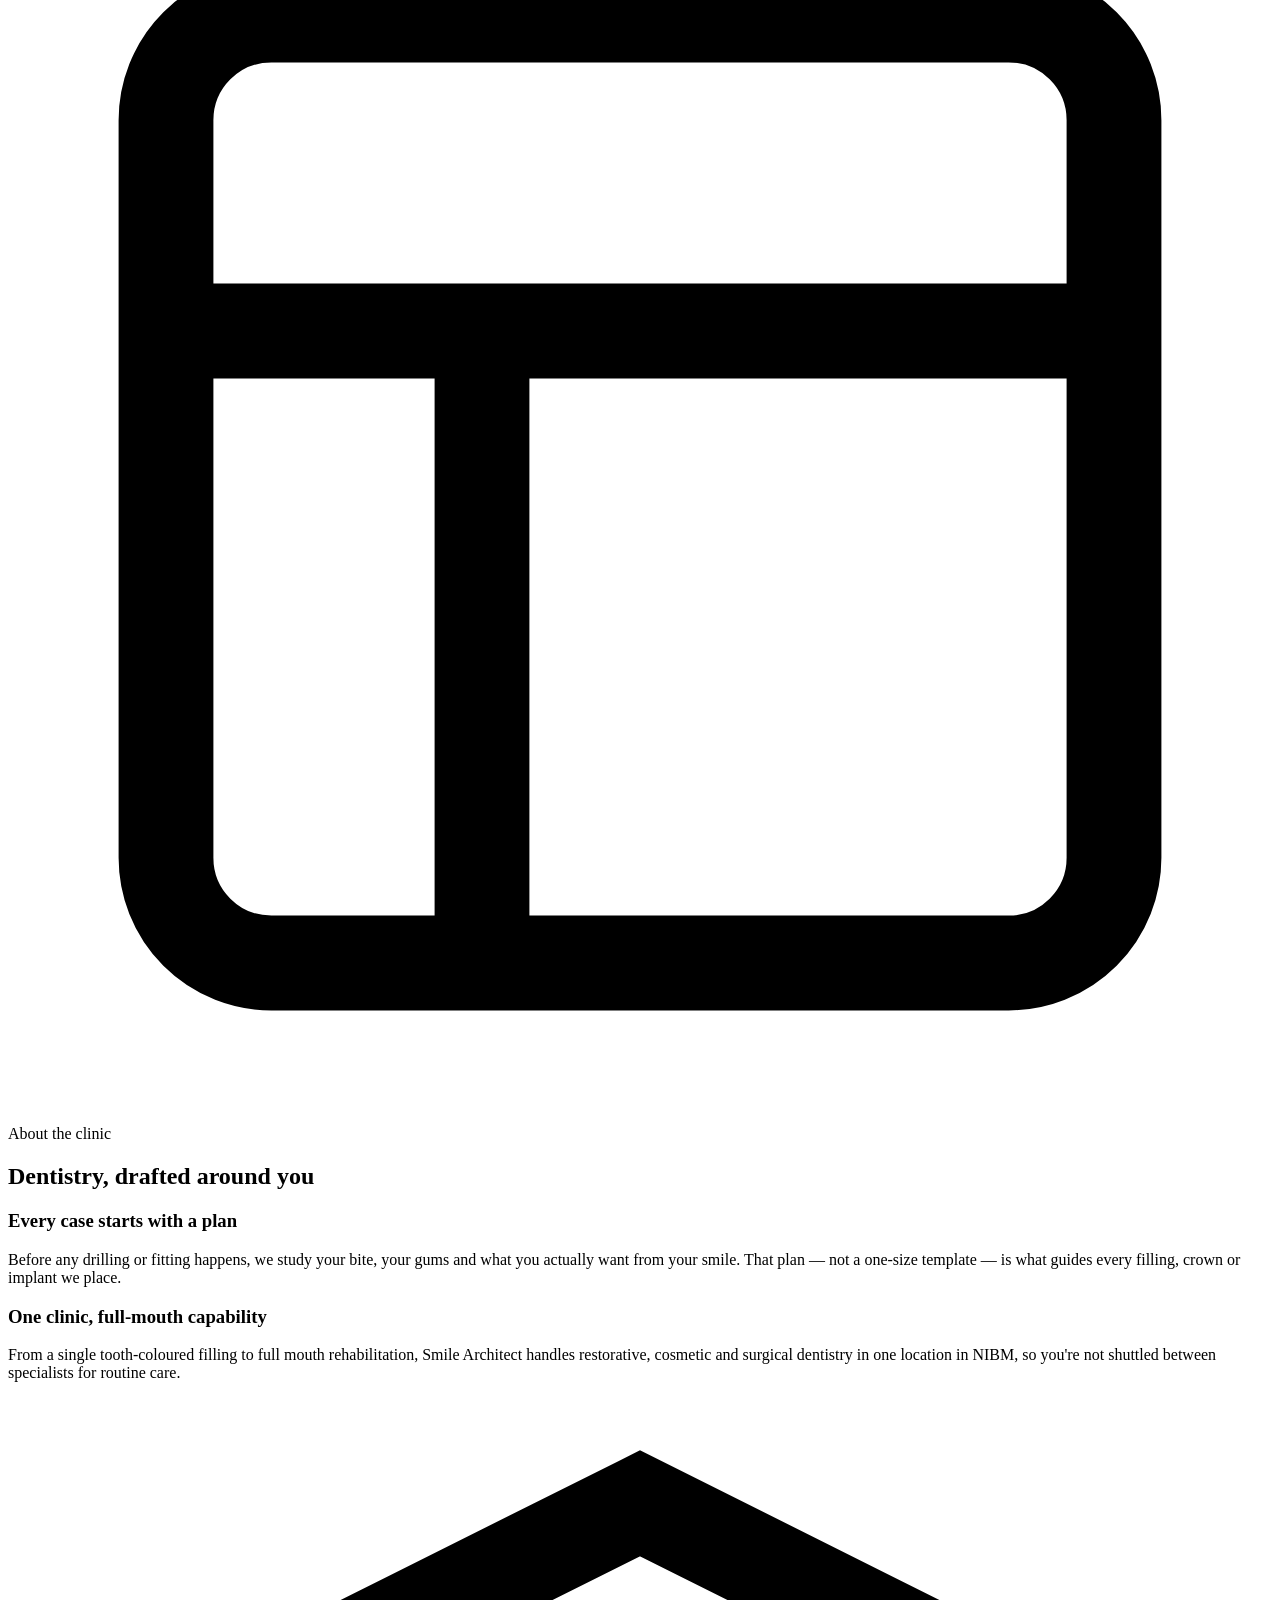
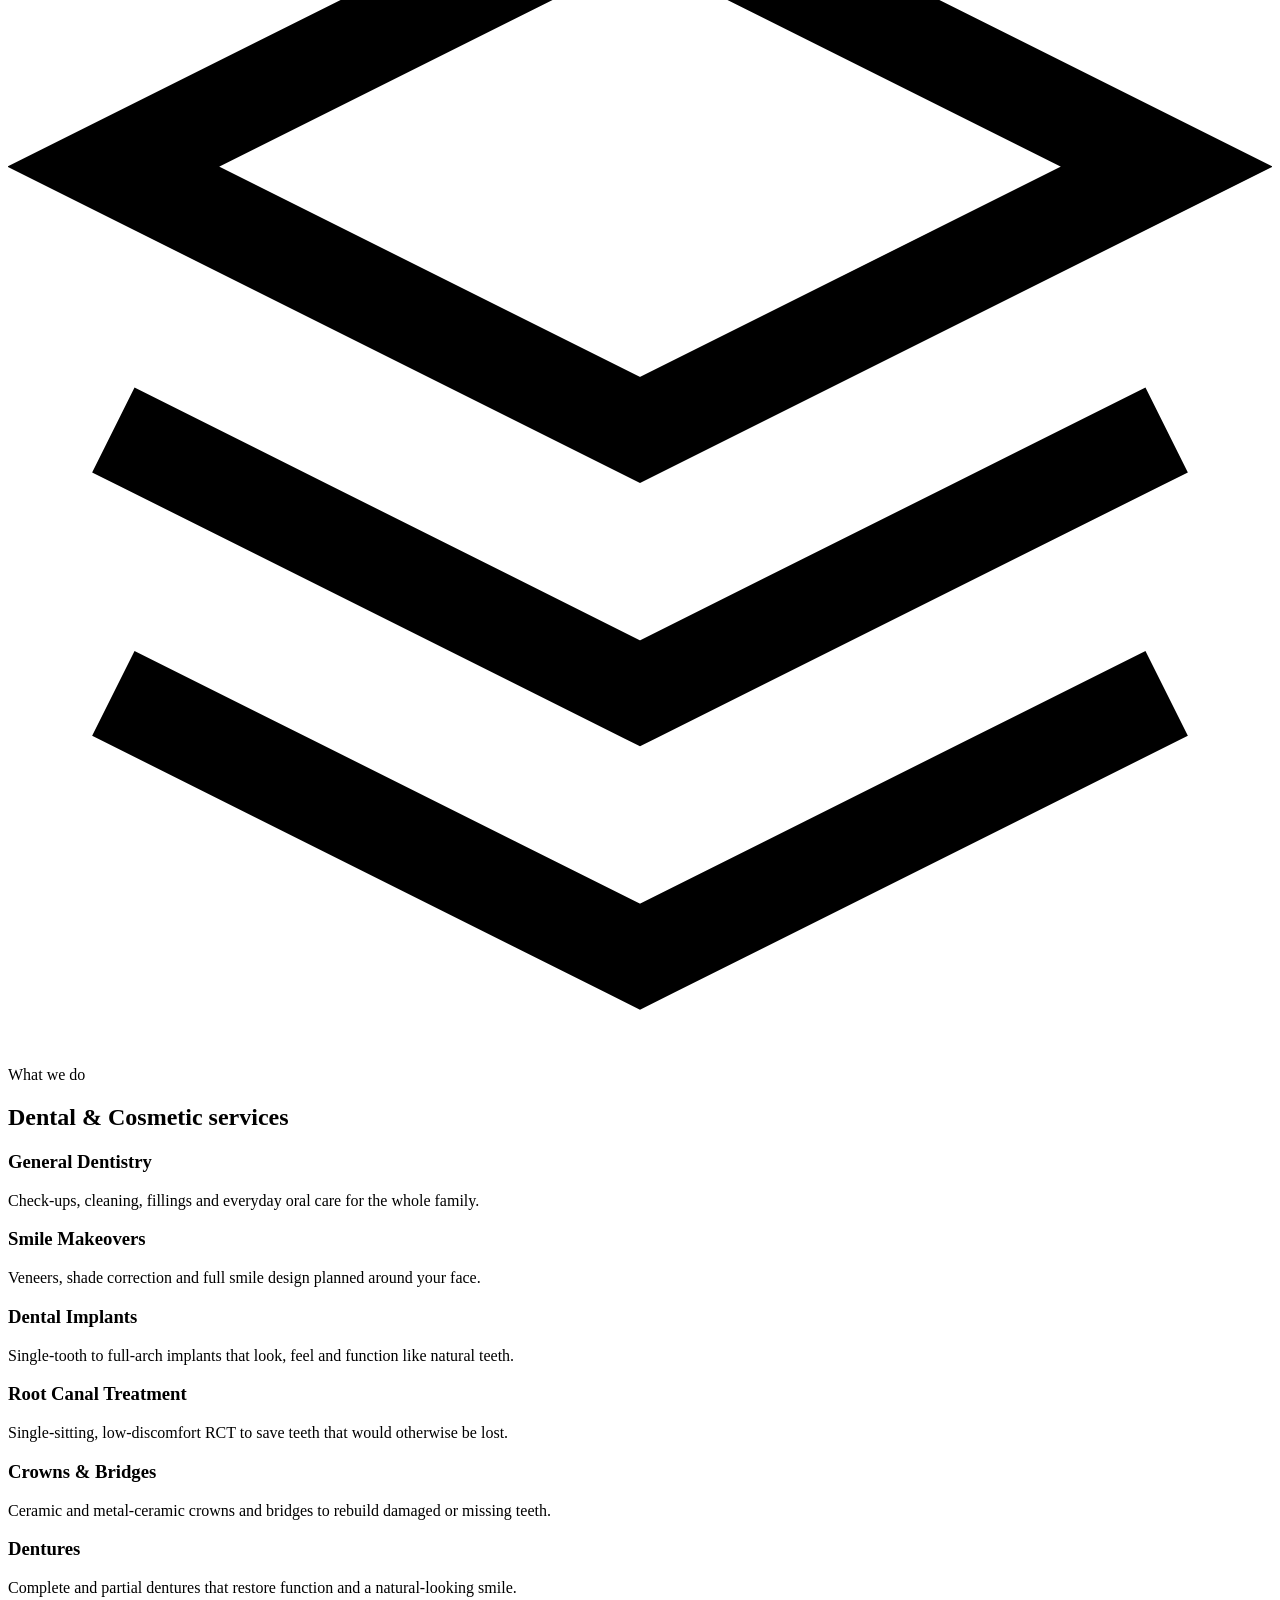
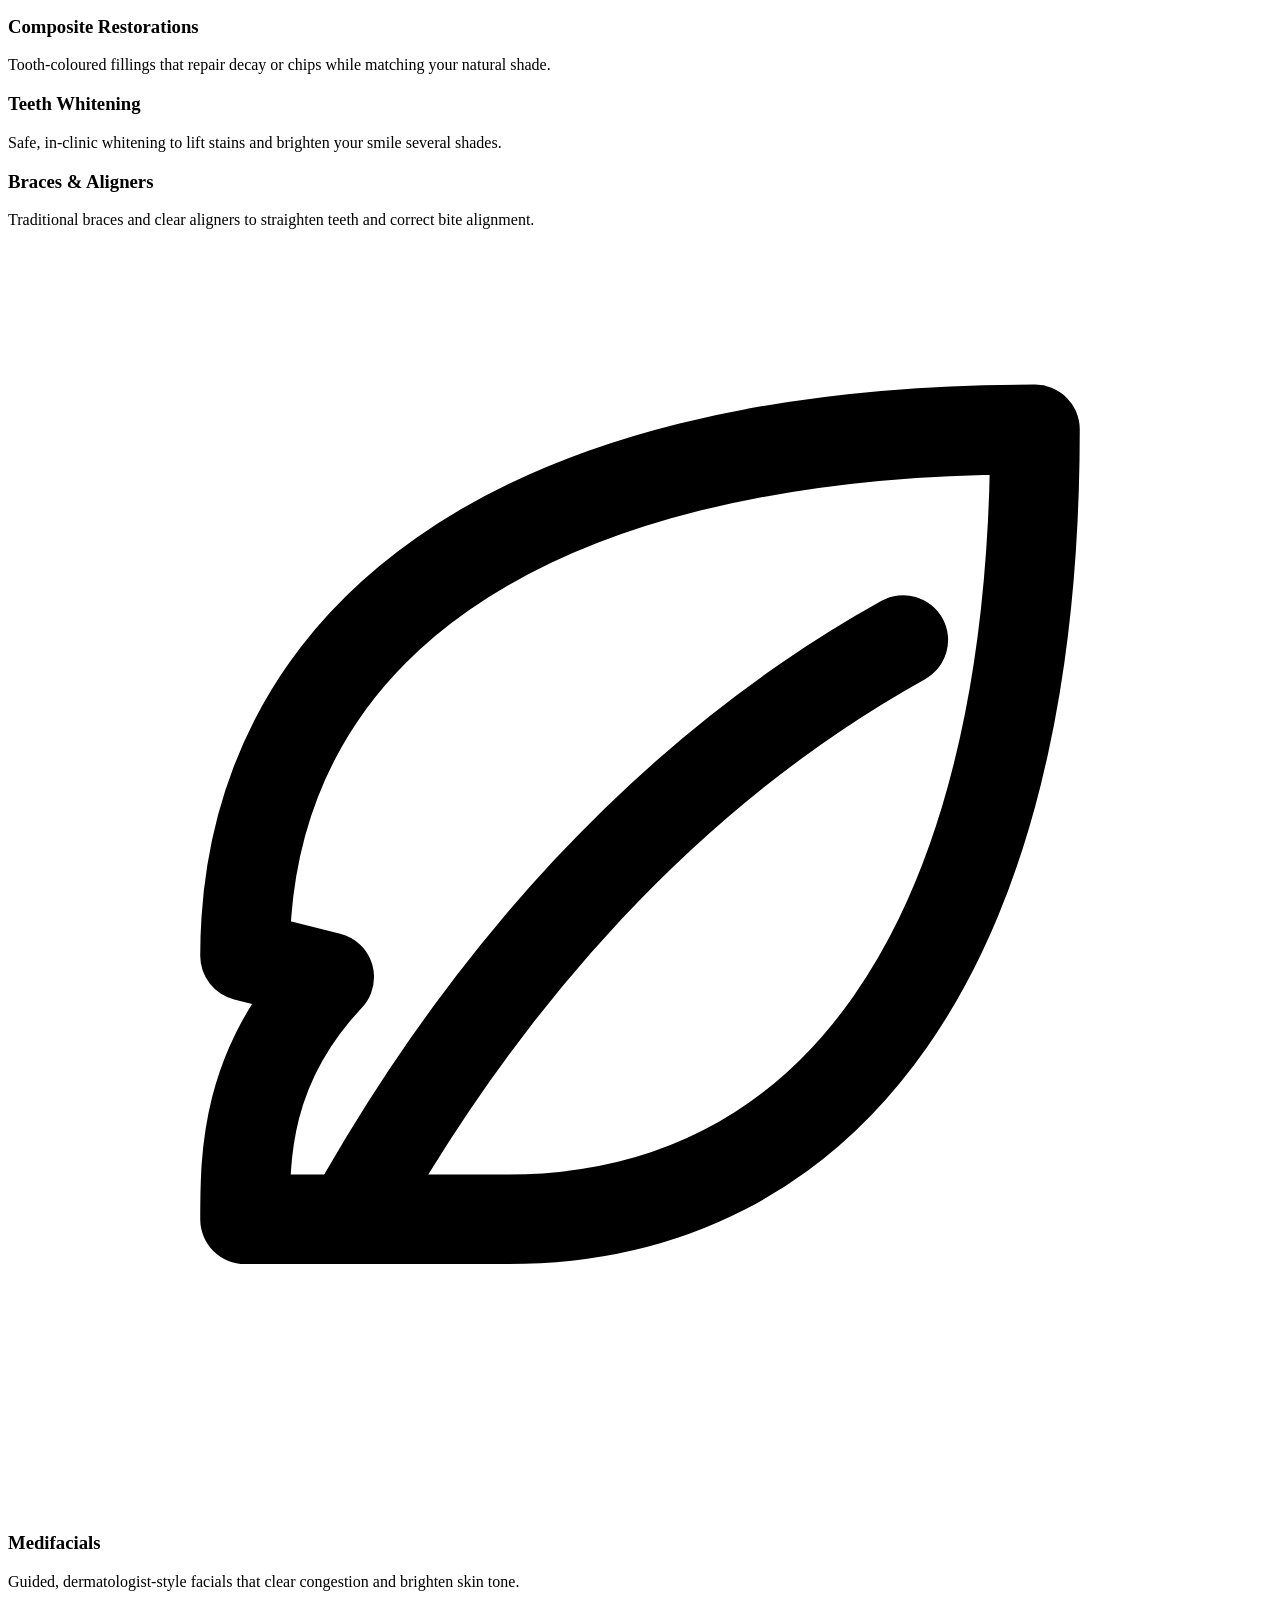
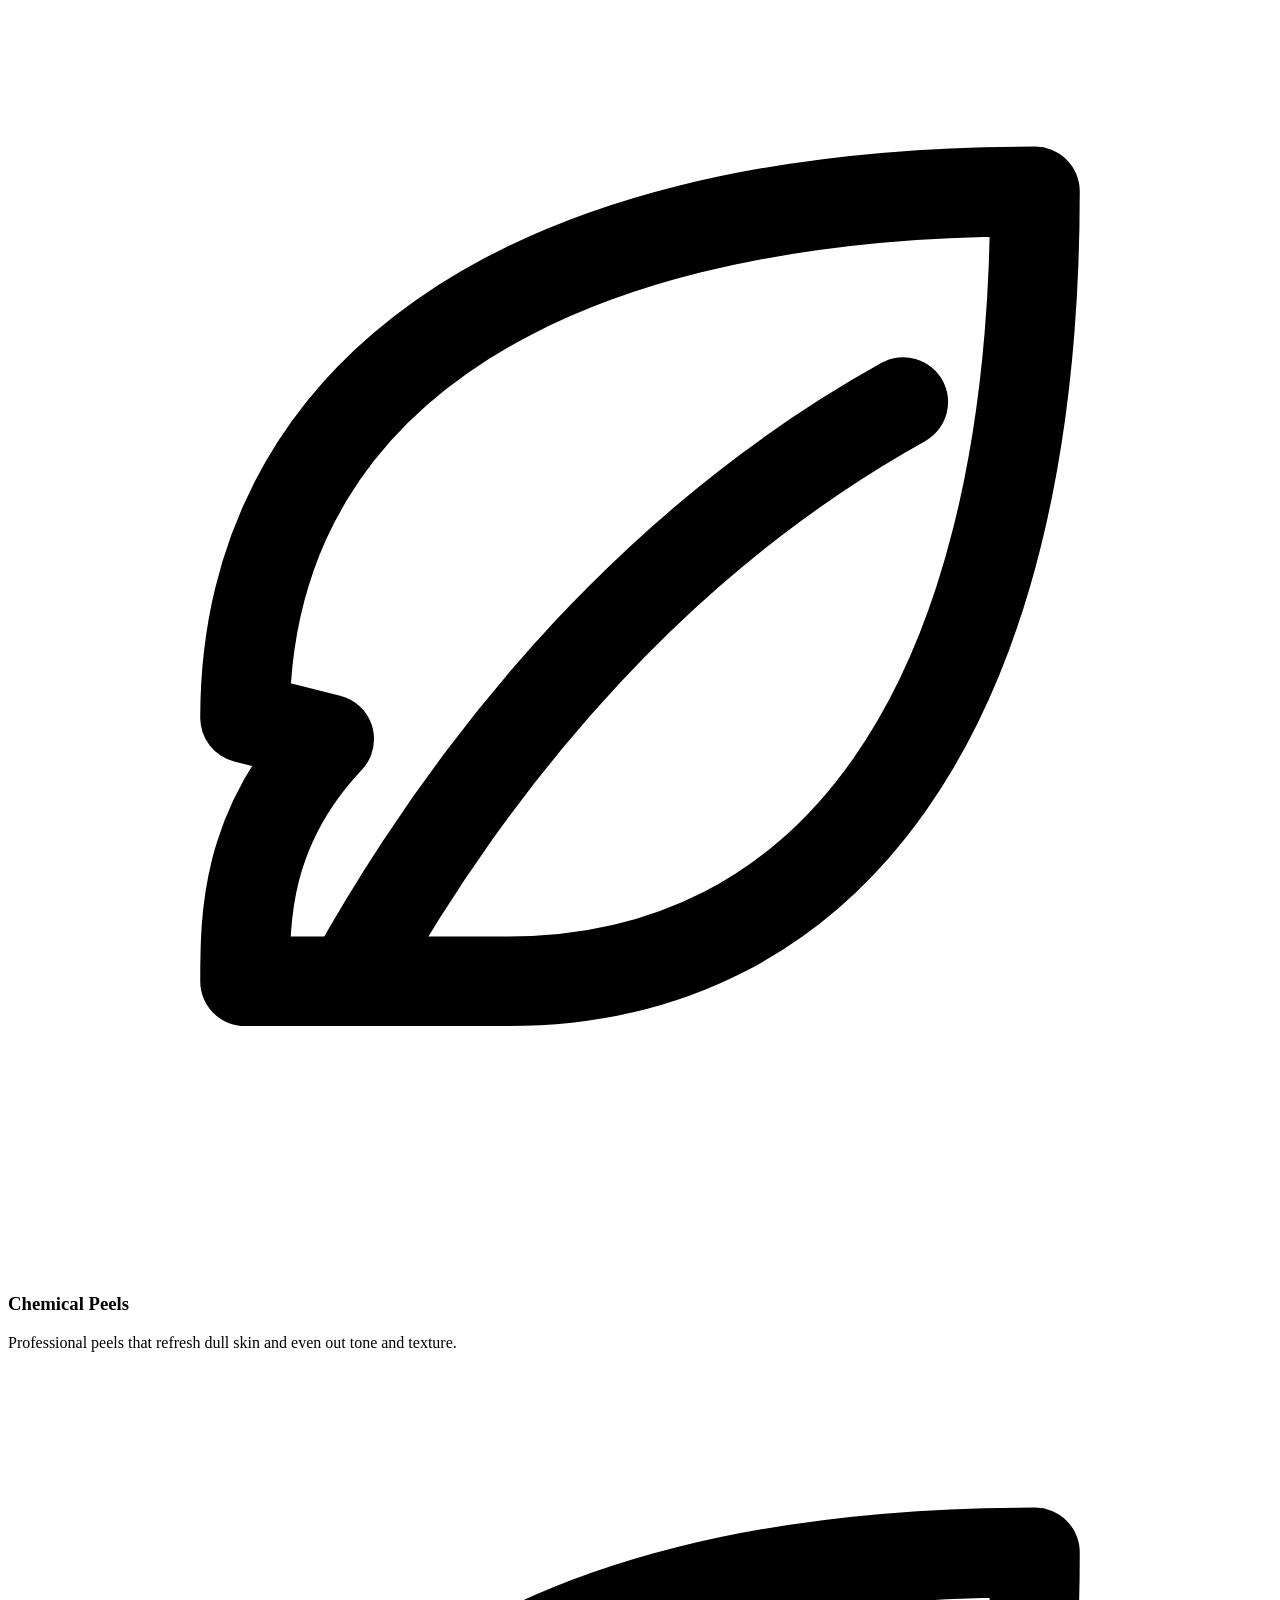
==== commit 3eb7578e: "Rename index (13).html to index.html" ====
--- a/index.html
+++ b/index.html
@@ -34,7 +34,7 @@
 
 <link rel="preconnect" href="https://fonts.googleapis.com">
 <link rel="preconnect" href="https://fonts.gstatic.com" crossorigin>
-<link rel="stylesheet" href="css/styles.css?v=5">
+<link rel="stylesheet" href="css/styles.css?v=6">
 
 <!-- Structured data: Dentist / LocalBusiness -->
 <script type="application/ld+json">
@@ -465,8 +465,7 @@
     <div class="footer-grid">
       <div>
         <div class="footer-brand">
-          <img src="images/logo-header.jpg" alt="Smile Architect logo" width="140" height="44">
-          <span>Smile Architect</span>
+          <img src="images/logo-header.jpg" alt="Smile Architect logo" width="84" height="84">
         </div>
         <a class="footer-social" href="https://www.instagram.com/smilearchitect_by_drkarishma/" target="_blank" rel="noopener">
           <svg viewBox="0 0 24 24" fill="none" stroke="currentColor" stroke-width="1.8"><rect x="3" y="3" width="18" height="18" rx="5"/><circle cx="12" cy="12" r="4"/><circle cx="17.2" cy="6.8" r="1"/></svg>
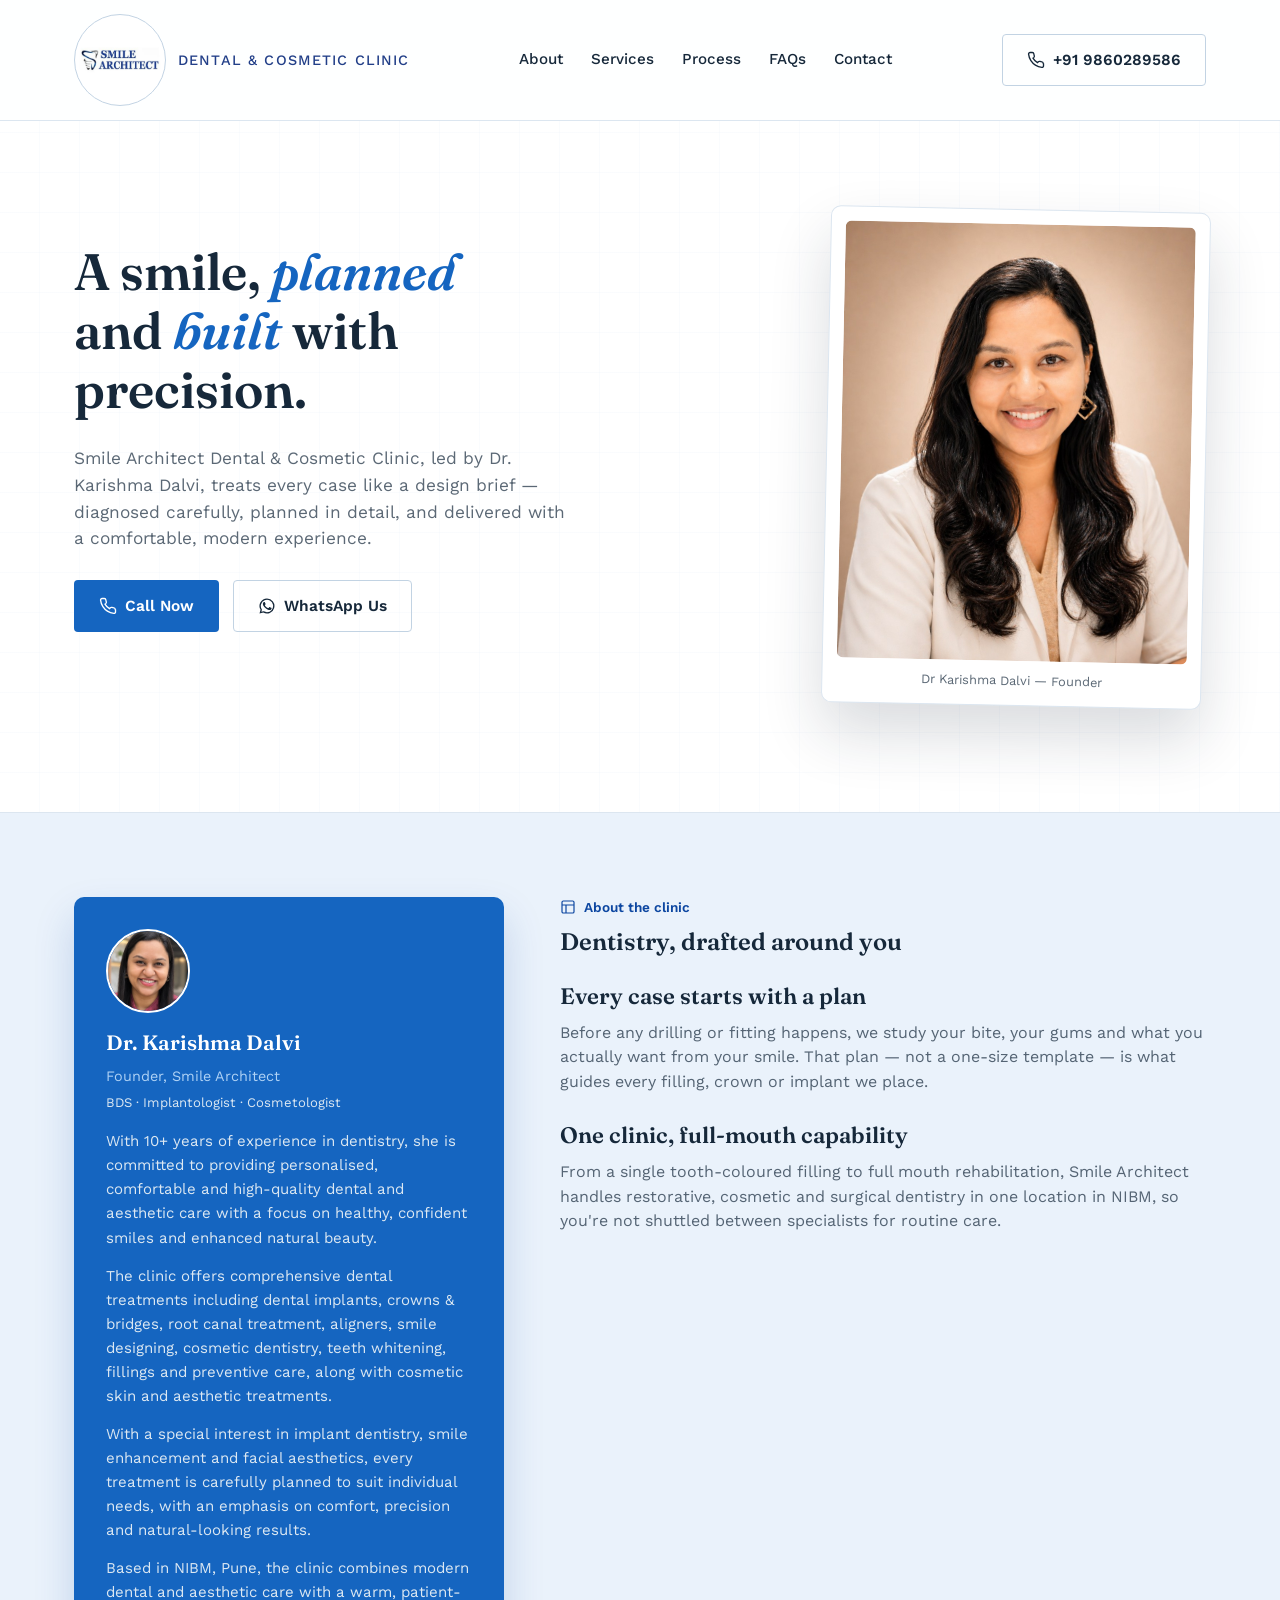
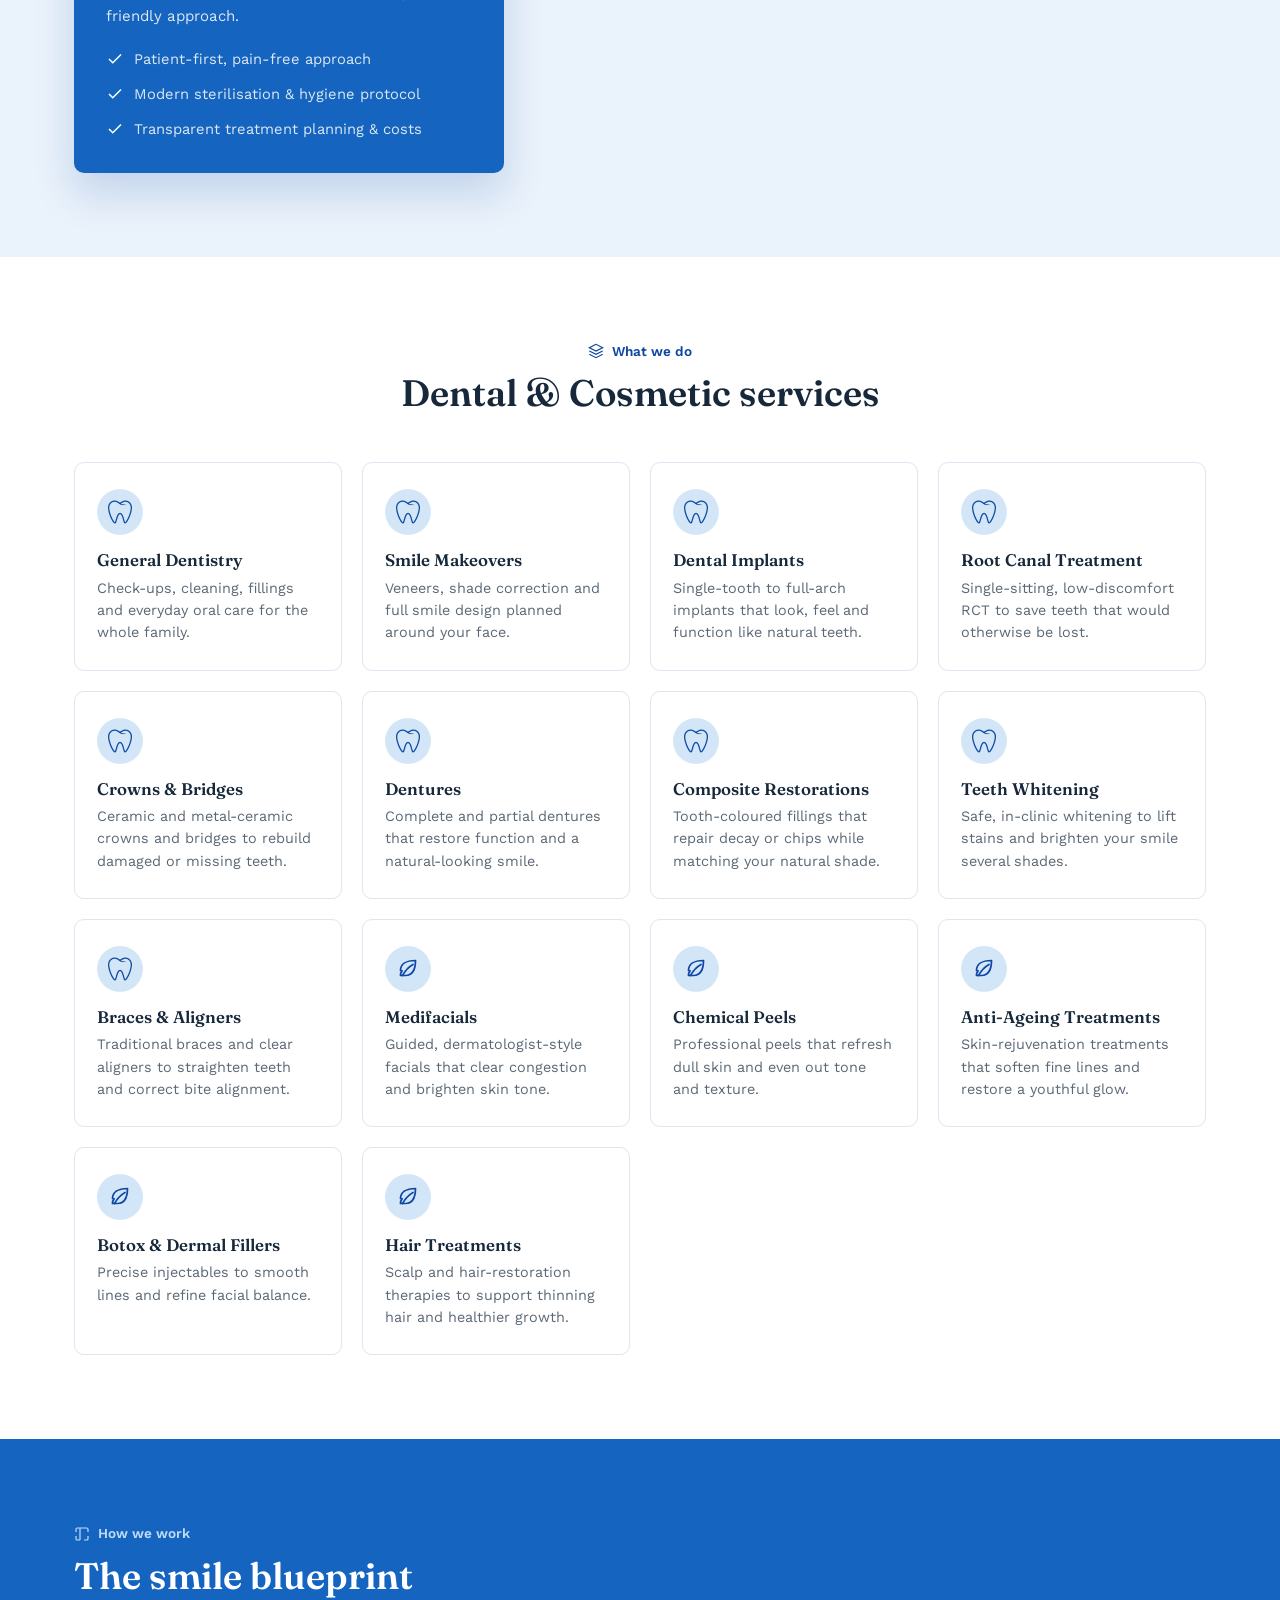
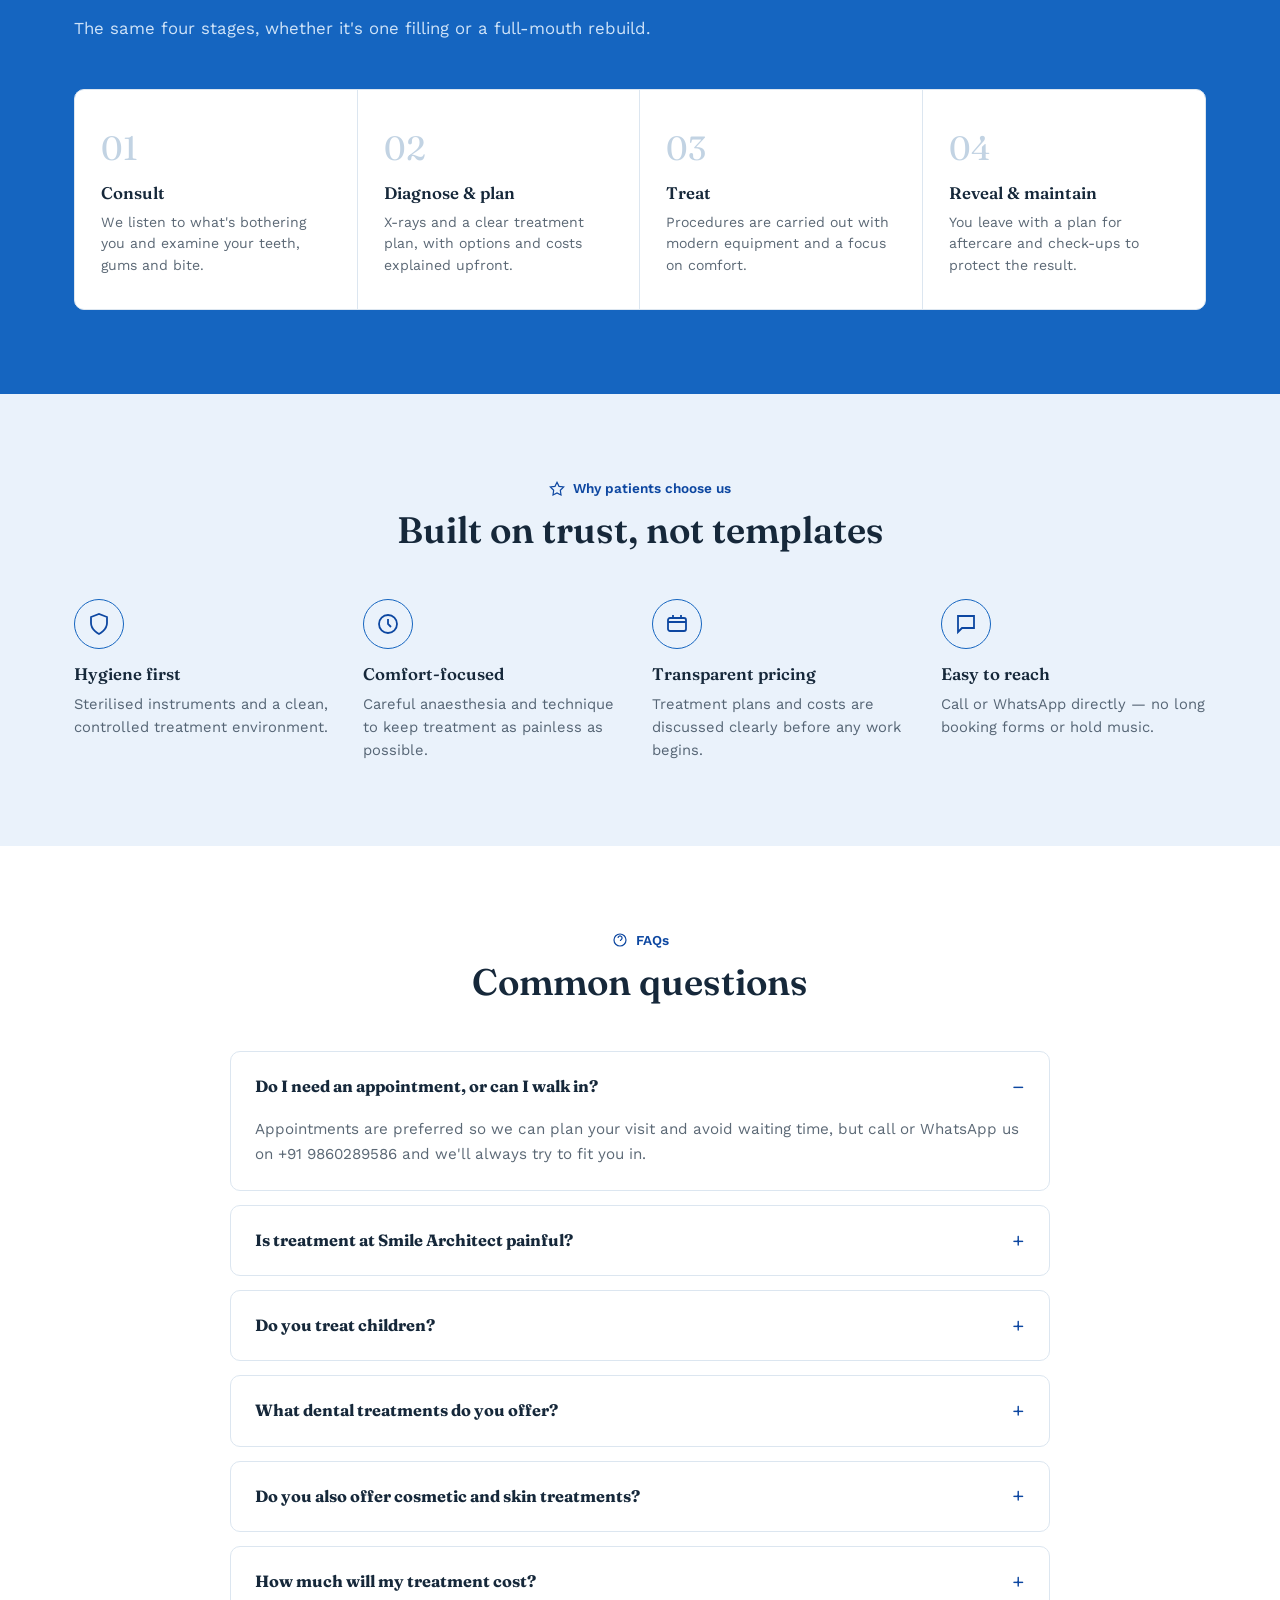
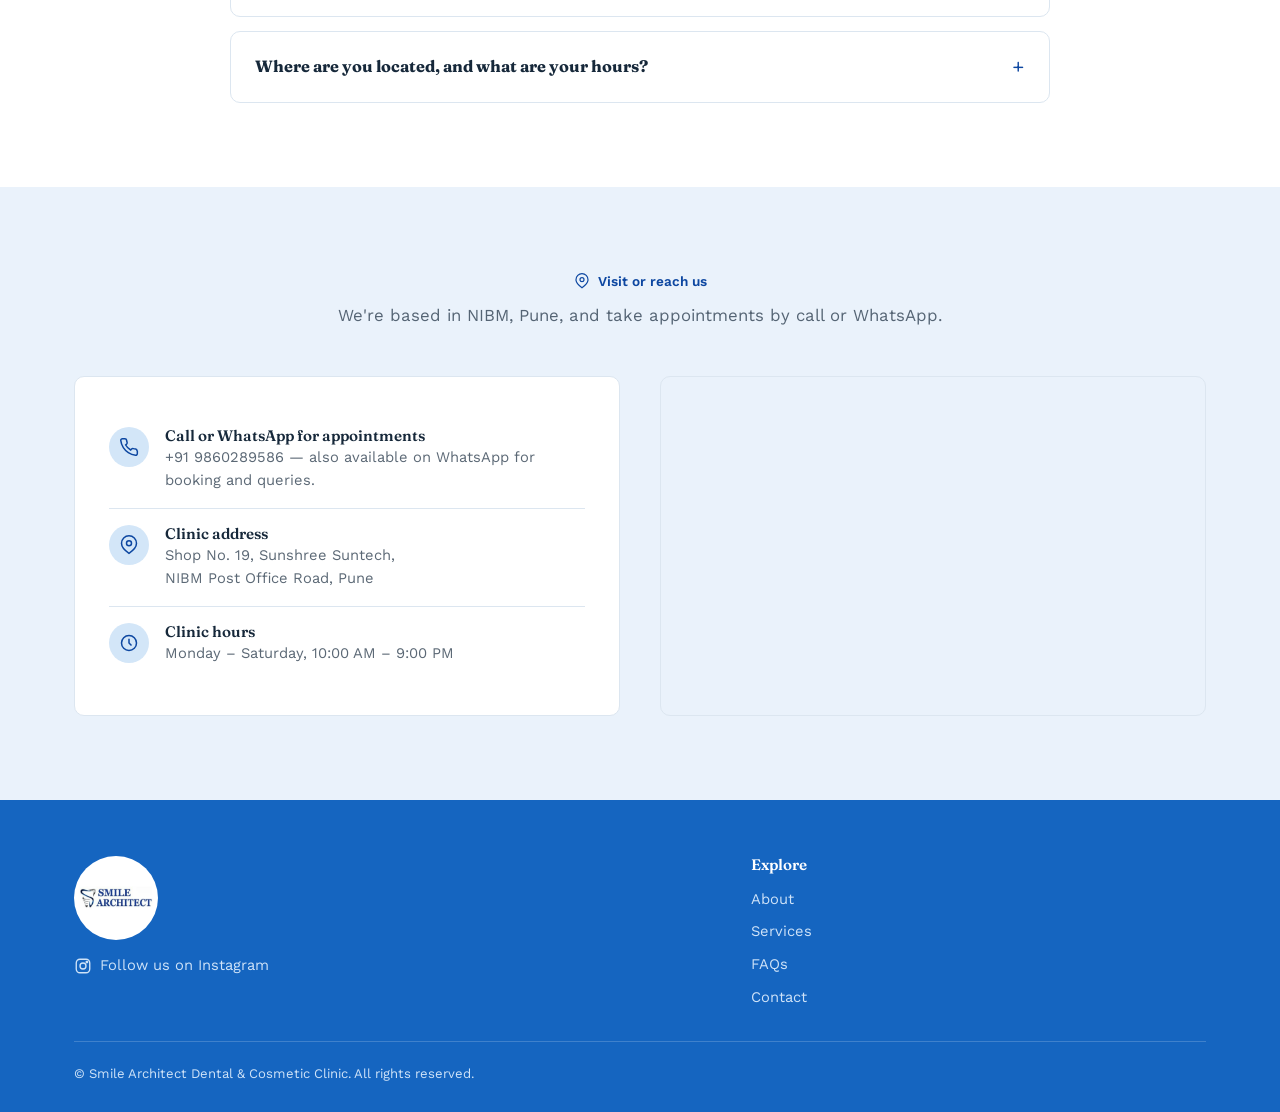
==== commit 59dc42d7: "Rename index (14).html to index.html" ====
--- a/index.html
+++ b/index.html
@@ -34,7 +34,7 @@
 
 <link rel="preconnect" href="https://fonts.googleapis.com">
 <link rel="preconnect" href="https://fonts.gstatic.com" crossorigin>
-<link rel="stylesheet" href="css/styles.css?v=6">
+<link rel="stylesheet" href="css/styles.css?v=7">
 
 <!-- Structured data: Dentist / LocalBusiness -->
 <script type="application/ld+json">
@@ -104,7 +104,7 @@
         <svg viewBox="0 0 24 24" fill="none" stroke="currentColor" stroke-width="1.8"><path d="M22 16.9v3a2 2 0 0 1-2.2 2 19.8 19.8 0 0 1-8.6-3.1 19.5 19.5 0 0 1-6-6 19.8 19.8 0 0 1-3.1-8.7A2 2 0 0 1 4.1 2h3a2 2 0 0 1 2 1.7c.1.9.3 1.8.6 2.7a2 2 0 0 1-.5 2.1L8 9.6a16 16 0 0 0 6 6l1.1-1.2a2 2 0 0 1 2.1-.5c.9.3 1.8.5 2.7.6a2 2 0 0 1 1.7 2z"/></svg>
         +91 9860289586
       </a>
-      <button class="nav-toggle" id="navToggle" aria-expanded="false" aria-controls="mainNav" aria-label="Toggle menu">
+      <button type="button" class="nav-toggle" id="navToggle" aria-expanded="false" aria-controls="mainNav" aria-label="Toggle menu">
         <svg viewBox="0 0 24 24" fill="none" stroke="currentColor" stroke-width="1.8"><line x1="3" y1="6" x2="21" y2="6"/><line x1="3" y1="12" x2="21" y2="12"/><line x1="3" y1="18" x2="21" y2="18"/></svg>
       </button>
     </div>
@@ -488,6 +488,6 @@
   </div>
 </footer>
 
-<script src="js/script.js?v=3"></script>
+<script src="js/script.js?v=4"></script>
 </body>
 </html>
--- a/css/styles.css
+++ b/css/styles.css
@@ -0,0 +1,618 @@
+/* ===========================================================
+   Smile Architect Dental & Cosmetic Clinic
+   Design language: precision & drafting cues borrowed from
+   architecture, since the clinic designs smiles the way an
+   architect designs a building — plan, structure, reveal.
+   =========================================================== */
+
+@import url('https://fonts.googleapis.com/css2?family=Fraunces:opsz,wght@9..144,400;9..144,500;9..144,600;9..144,700&family=Work+Sans:wght@400;500;600;700&display=swap');
+
+:root{
+  color-scheme: light only;
+  --ink:        #16283A;
+  --ink-70:     #16283Ab3;
+  --paper:      #EAF2FB;
+  --paper-dark: #D3E6F8;
+  --card:       #FFFFFF;
+  --teal:       #1565C0;
+  --teal-dark:  #0D47A1;
+  --brass:      #1565C0;
+  --brass-dark: #0D47A1;
+  --line:       #DCE6F0;
+  --line-strong:#C2D3E3;
+  --radius-s:   4px;
+  --radius-m:   10px;
+  --max:        1180px;
+  --font-display: 'Fraunces', serif;
+  --font-body:    'Work Sans', sans-serif;
+  --font-logo:    Georgia, 'Times New Roman', Times, serif;
+}
+
+*, *::before, *::after{ box-sizing: border-box; }
+
+html{ scroll-behavior: smooth; }
+
+@media (prefers-reduced-motion: reduce){
+  html{ scroll-behavior: auto; }
+  *{ animation-duration: 0.01ms !important; transition-duration: 0.01ms !important; }
+}
+
+body{
+  margin: 0;
+  font-family: var(--font-body);
+  color: var(--ink);
+  background: var(--paper);
+  line-height: 1.55;
+  -webkit-font-smoothing: antialiased;
+}
+
+img{ max-width: 100%; display: block; }
+
+a{ color: inherit; text-decoration: none; }
+
+h1, h2, h3, h4{
+  font-family: var(--font-display);
+  font-weight: 600;
+  line-height: 1.15;
+  margin: 0 0 .5em;
+  color: var(--ink);
+}
+
+p{ margin: 0 0 1em; }
+
+.container{
+  width: 100%;
+  max-width: var(--max);
+  margin: 0 auto;
+  padding: 0 24px;
+}
+
+.skip-link{
+  position: absolute;
+  left: -999px;
+  top: 0;
+  background: var(--ink);
+  color: #fff;
+  padding: 12px 18px;
+  z-index: 999;
+  border-radius: 0 0 var(--radius-s) 0;
+}
+.skip-link:focus{ left: 0; }
+
+:focus-visible{
+  outline: 2px solid var(--brass);
+  outline-offset: 3px;
+}
+
+/* ---------- Buttons ---------- */
+.btn{
+  display: inline-flex;
+  align-items: center;
+  gap: 8px;
+  padding: 13px 24px;
+  border-radius: var(--radius-s);
+  font-weight: 600;
+  font-size: 0.97rem;
+  border: 1.5px solid transparent;
+  cursor: pointer;
+  white-space: nowrap;
+}
+.btn svg{ width: 18px; height: 18px; flex: none; }
+.btn-primary{ background: var(--teal); color: #fff; }
+.btn-primary:hover{ background: var(--teal-dark); }
+.btn-brass{ background: var(--brass); color: #fff; }
+.btn-brass:hover{ background: var(--brass-dark); }
+.btn-outline{ background: transparent; color: var(--ink); border-color: var(--line-strong); }
+.btn-outline:hover{ border-color: var(--ink); }
+.btn-ghost-light{ background: transparent; color: var(--ink); border-color: var(--line-strong); }
+.btn-ghost-light:hover{ border-color: var(--teal); color: var(--teal-dark); }
+
+/* ---------- Header ---------- */
+.site-header{
+  position: sticky;
+  top: 0;
+  z-index: 100;
+  background: rgba(255,255,255,.94);
+  backdrop-filter: blur(6px);
+  border-bottom: 1px solid var(--line);
+}
+.header-row{
+  display: flex;
+  align-items: center;
+  justify-content: space-between;
+  padding: 14px 24px;
+  gap: 20px;
+}
+.brand{
+  display: flex;
+  align-items: center;
+  gap: 12px;
+}
+.brand img{
+  width: 92px;
+  height: 92px;
+  display: block;
+  flex: none;
+  border-radius: 50%;
+  object-fit: contain;
+  background: #fff;
+  padding: 4px;
+  border: 1.5px solid var(--line-strong);
+}
+@media (max-width: 720px){
+  .brand img{ width: 72px; height: 72px; }
+  .brand-text{ display: none; }
+}
+.brand-text{ line-height: 1.2; }
+.brand-name{
+  font-family: var(--font-logo);
+  font-weight: 700;
+  font-size: 1.15rem;
+  text-transform: uppercase;
+  letter-spacing: .02em;
+  color: #223F88;
+}
+.brand-sub{
+  font-size: .9rem;
+  font-weight: 500;
+  letter-spacing: .08em;
+  color: #223F88;
+}
+.main-nav{
+  display: flex;
+  gap: 28px;
+  font-size: .95rem;
+  font-weight: 500;
+}
+.main-nav a{ position: relative; padding: 4px 0; }
+.main-nav a:hover{ color: var(--teal-dark); }
+.header-cta{ display: flex; align-items: center; gap: 10px; }
+.nav-toggle{
+  display: none;
+  background: none;
+  border: 1px solid var(--line-strong);
+  border-radius: var(--radius-s);
+  width: 42px;
+  height: 42px;
+  align-items: center;
+  justify-content: center;
+}
+.nav-toggle svg{ width: 20px; height: 20px; }
+
+@media (max-width: 900px){
+  .main-nav{
+    position: absolute;
+    top: 100%;
+    left: 0;
+    right: 0;
+    background: var(--paper);
+    flex-direction: column;
+    gap: 0;
+    border-bottom: 1px solid var(--line);
+    max-height: 0;
+    overflow: hidden;
+    transition: max-height .25s ease;
+  }
+  .main-nav.open{ max-height: 400px; }
+  .main-nav a{
+    padding: 14px 24px;
+    border-top: 1px solid var(--line);
+  }
+  .nav-toggle{ display: flex; }
+  .header-cta .btn-outline{ display: none; }
+}
+
+/* ---------- Hero ---------- */
+.hero{
+  position: relative;
+  overflow: hidden;
+  padding: 72px 0 90px;
+  background:
+    repeating-linear-gradient(0deg, transparent, transparent 39px, rgba(21,101,192,.045) 40px),
+    repeating-linear-gradient(90deg, transparent, transparent 39px, rgba(21,101,192,.045) 40px),
+    var(--card);
+  border-bottom: 1px solid var(--line);
+}
+.hero-grid{
+  display: grid;
+  grid-template-columns: 1.05fr .95fr;
+  gap: 56px;
+  align-items: center;
+  position: relative;
+  z-index: 2;
+}
+.hero-eyebrow{
+  display: inline-flex;
+  align-items: center;
+  gap: 8px;
+  color: var(--teal-dark);
+  font-size: .82rem;
+  letter-spacing: .03em;
+  margin-bottom: 18px;
+  font-weight: 500;
+}
+.hero-eyebrow svg{ width: 16px; height: 16px; }
+.hero h1{
+  color: var(--ink);
+  font-size: clamp(2.1rem, 4vw, 3.2rem);
+  max-width: 12ch;
+}
+.hero h1 em{
+  font-style: italic;
+  color: var(--teal);
+}
+.hero-sub{
+  color: var(--ink-70);
+  font-size: 1.08rem;
+  max-width: 46ch;
+  margin-bottom: 28px;
+}
+.hero-actions{
+  display: flex;
+  flex-wrap: wrap;
+  gap: 14px;
+  margin-bottom: 40px;
+}
+
+.hero-visual{
+  position: relative;
+  background: var(--card);
+  border: 1px solid var(--line);
+  border-radius: var(--radius-m);
+  padding: 14px;
+  box-shadow: 0 30px 60px rgba(22,40,58,.16);
+  transform: rotate(1.2deg);
+}
+.hero-visual img{
+  border-radius: 6px;
+  width: 100%;
+  height: auto;
+}
+.hero-visual--portrait{
+  max-width: 380px;
+  margin-left: auto;
+  margin-right: 0;
+}
+.hero-visual .tag{
+  position: absolute;
+  background: var(--card);
+  border: 1px solid var(--line);
+  border-radius: var(--radius-s);
+  padding: 9px 14px;
+  font-size: .78rem;
+  font-weight: 600;
+  box-shadow: 0 10px 24px rgba(22,40,58,.18);
+}
+.hero-visual .tag.before{ top: 26px; left: -18px; color: var(--ink-70); }
+.hero-visual .tag.after{ bottom: 26px; right: -18px; color: var(--teal-dark); }
+.hero-visual .tag::before{
+  content: '';
+  display: inline-block;
+  width: 6px; height: 6px;
+  border-radius: 50%;
+  background: currentColor;
+  margin-right: 7px;
+}
+.hero-visual figcaption{
+  text-align: center;
+  font-size: .8rem;
+  color: var(--ink-70);
+  padding-top: 10px;
+}
+
+@media (max-width: 900px){
+  .hero-grid{ grid-template-columns: 1fr; }
+  .hero-visual{ transform: none; margin-top: 20px; }
+  .hero-visual--portrait{ max-width: 280px; margin: 20px auto 0; }
+  .hero-visual .tag.before, .hero-visual .tag.after{ position: static; display: inline-flex; margin: 8px 6px 0 0; }
+}
+
+/* ---------- Section shell ---------- */
+section{ padding: 84px 0; }
+.section-head{
+  max-width: 640px;
+  margin: 0 0 48px;
+}
+.section-head.center{ margin-left: auto; margin-right: auto; text-align: center; }
+.kicker{
+  display: inline-flex;
+  align-items: center;
+  gap: 8px;
+  color: var(--teal-dark);
+  font-weight: 600;
+  font-size: .85rem;
+  margin-bottom: 10px;
+}
+.kicker svg{ width: 16px; height: 16px; }
+.section-head h2{ font-size: clamp(1.6rem, 3vw, 2.3rem); }
+.section-head p{ color: var(--ink-70); font-size: 1.05rem; }
+
+.alt{ background: var(--card); }
+
+/* ---------- About ---------- */
+.about-grid{
+  display: grid;
+  grid-template-columns: .8fr 1.2fr;
+  gap: 56px;
+  align-items: start;
+}
+.about-card{
+  background: var(--teal);
+  color: #DCE8F2;
+  border-radius: var(--radius-m);
+  padding: 32px;
+  box-shadow: 0 20px 40px rgba(13,71,161,.18);
+}
+.about-card img{
+  width: 84px; height: 84px;
+  border-radius: 50%;
+  border: 2px solid #fff;
+  object-fit: cover;
+  margin-bottom: 18px;
+}
+.about-card h3{ color: #fff; font-size: 1.3rem; }
+.about-card .role{ color: #AFD2F5; font-size: .9rem; margin-bottom: 4px; }
+.about-card .credentials{ color: #DCE8F2; font-size: .82rem; margin-bottom: 16px; }
+.about-card p{ font-size: .94rem; line-height: 1.6; margin: 0 0 14px; }
+.about-card p:last-of-type{ margin-bottom: 0; }
+.about-list{ list-style: none; margin: 20px 0 0; padding: 0; display: grid; gap: 12px; }
+.about-list li{
+  display: flex; gap: 10px; align-items: flex-start;
+  font-size: .92rem; color: #DCE8F2;
+}
+.about-list svg{ width: 18px; height: 18px; flex: none; margin-top: 2px; color: #fff; }
+
+.about-copy h3{ font-size: 1.4rem; margin-top: 28px; }
+.about-copy h3:first-child{ margin-top: 0; }
+.about-copy p{ color: var(--ink-70); }
+
+/* ---------- Services ---------- */
+.services-grid{
+  display: grid;
+  grid-template-columns: repeat(4, 1fr);
+  gap: 20px;
+}
+.service-card{
+  background: var(--card);
+  border: 1px solid var(--line);
+  border-radius: var(--radius-m);
+  padding: 26px 22px;
+  transition: border-color .15s ease, transform .15s ease;
+}
+.service-card:hover{ border-color: var(--teal); transform: translateY(-3px); }
+.service-icon{
+  width: 46px; height: 46px;
+  border-radius: 50%;
+  background: var(--paper-dark);
+  display: flex; align-items: center; justify-content: center;
+  margin-bottom: 16px;
+  color: var(--teal-dark);
+}
+.service-icon svg{ width: 24px; height: 24px; }
+.tooth-icon{
+  display: block;
+  width: 24px; height: 24px;
+  background-color: currentColor;
+  -webkit-mask: url('[data-uri]') center / contain no-repeat;
+  mask: url('[data-uri]') center / contain no-repeat;
+}
+.service-card h3{ font-size: 1.05rem; margin-bottom: 6px; }
+.service-card p{ font-size: .9rem; color: var(--ink-70); margin: 0; }
+.service-icon--leaf{
+  background: var(--paper-dark);
+  color: var(--brass-dark);
+}
+.leaf-icon{ width: 24px; height: 24px; }
+
+@media (max-width: 1000px){ .services-grid{ grid-template-columns: repeat(2, 1fr); } }
+@media (max-width: 560px){ .services-grid{ grid-template-columns: 1fr; } }
+
+/* ---------- Process ---------- */
+#process{ background: var(--teal); }
+#process .kicker{ color: #BFDBFA; }
+#process .section-head h2{ color: #fff; }
+#process .section-head p{ color: #CFE3F8; }
+.process-strip{
+  display: grid;
+  grid-template-columns: repeat(4, 1fr);
+  gap: 0;
+  border: 1px solid var(--line);
+  border-radius: var(--radius-m);
+  overflow: hidden;
+  background: var(--card);
+}
+.process-step{
+  padding: 32px 26px;
+  border-right: 1px solid var(--line);
+  position: relative;
+}
+.process-step:last-child{ border-right: none; }
+.process-num{
+  font-family: var(--font-display);
+  font-size: 2.1rem;
+  color: var(--line-strong);
+  margin-bottom: 10px;
+  display: block;
+}
+.process-step h3{ font-size: 1.05rem; margin-bottom: 8px; }
+.process-step p{ font-size: .88rem; color: var(--ink-70); margin: 0; }
+
+@media (max-width: 900px){
+  .process-strip{ grid-template-columns: 1fr 1fr; }
+  .process-step:nth-child(2){ border-right: none; }
+}
+@media (max-width: 560px){
+  .process-strip{ grid-template-columns: 1fr; }
+  .process-step{ border-right: none !important; border-bottom: 1px solid var(--line); }
+  .process-step:last-child{ border-bottom: none; }
+}
+
+/* ---------- Why us ---------- */
+.why-grid{
+  display: grid;
+  grid-template-columns: repeat(4, 1fr);
+  gap: 24px;
+}
+.why-item{ text-align: left; }
+.why-item .why-icon{
+  width: 50px; height: 50px;
+  border-radius: 50%;
+  border: 1.5px solid var(--brass);
+  display: flex; align-items: center; justify-content: center;
+  color: var(--brass-dark);
+  margin-bottom: 16px;
+}
+.why-icon svg{ width: 24px; height: 24px; }
+.why-item h3{ font-size: 1.05rem; }
+.why-item p{ color: var(--ink-70); font-size: .92rem; margin: 0; }
+
+@media (max-width: 900px){ .why-grid{ grid-template-columns: repeat(2, 1fr); } }
+@media (max-width: 560px){ .why-grid{ grid-template-columns: 1fr; } }
+
+/* ---------- FAQ ---------- */
+.faq-list{
+  max-width: 820px;
+  margin: 0 auto;
+  display: grid;
+  gap: 14px;
+}
+.faq-item{
+  background: var(--card);
+  border: 1px solid var(--line);
+  border-radius: var(--radius-m);
+  padding: 4px 24px;
+}
+.faq-item summary{
+  list-style: none;
+  cursor: pointer;
+  padding: 18px 32px 18px 0;
+  font-family: var(--font-display);
+  font-weight: 700;
+  font-size: 1.02rem;
+  color: var(--ink);
+  position: relative;
+}
+.faq-item summary::-webkit-details-marker{ display: none; }
+.faq-item summary::after{
+  content: "+";
+  position: absolute;
+  right: 0; top: 50%;
+  transform: translateY(-50%);
+  font-size: 1.4rem;
+  line-height: 1;
+  color: var(--brass-dark);
+}
+.faq-item[open] summary::after{ content: "\2212"; }
+.faq-item p{
+  margin: 0;
+  padding-bottom: 20px;
+  color: var(--ink-70);
+  font-size: .95rem;
+  line-height: 1.6;
+}
+
+/* ---------- Contact ---------- */
+.contact-grid{
+  display: grid;
+  grid-template-columns: 1fr 1fr;
+  gap: 40px;
+  align-items: stretch;
+}
+.contact-card{
+  background: var(--card);
+  border: 1px solid var(--line);
+  border-radius: var(--radius-m);
+  padding: 34px;
+}
+.contact-row{
+  display: flex;
+  gap: 16px;
+  padding: 16px 0;
+  border-bottom: 1px solid var(--line);
+}
+.contact-row:last-child{ border-bottom: none; }
+.contact-row .icon{
+  width: 40px; height: 40px;
+  border-radius: 50%;
+  background: var(--paper-dark);
+  color: var(--teal-dark);
+  display: flex; align-items: center; justify-content: center;
+  flex: none;
+}
+.contact-row .icon svg{ width: 20px; height: 20px; }
+.contact-row h4{ font-size: .95rem; margin: 0 0 2px; }
+.contact-row p{ margin: 0; color: var(--ink-70); font-size: .92rem; }
+.contact-row a:hover{ color: var(--teal-dark); }
+.map-wrap{
+  border-radius: var(--radius-m);
+  overflow: hidden;
+  border: 1px solid var(--line);
+  min-height: 320px;
+}
+.map-wrap iframe{ width: 100%; height: 100%; min-height: 320px; border: 0; display: block; }
+
+@media (max-width: 900px){ .contact-grid{ grid-template-columns: 1fr; } }
+
+/* ---------- Sticky mobile call bar ---------- */
+.mobile-bar{
+  position: fixed;
+  bottom: 0; left: 0; right: 0;
+  display: none;
+  z-index: 90;
+  background: var(--card);
+  border-top: 1px solid var(--line);
+}
+.mobile-bar .row{ display: flex; }
+.mobile-bar a{
+  flex: 1;
+  display: flex; align-items: center; justify-content: center;
+  gap: 8px;
+  padding: 14px 10px;
+  color: var(--ink);
+  font-weight: 600;
+  font-size: .92rem;
+}
+.mobile-bar a:first-child{ border-right: 1px solid var(--line); background: var(--teal); color: #fff; }
+.mobile-bar a svg{ width: 18px; height: 18px; }
+@media (max-width: 720px){
+  .mobile-bar{ display: block; }
+  body{ padding-bottom: 58px; }
+}
+
+/* ---------- Footer ---------- */
+footer{
+  background: var(--teal);
+  color: #CFE3F8;
+  padding: 56px 0 28px;
+}
+.footer-grid{
+  display: grid;
+  grid-template-columns: 1.4fr 1fr;
+  gap: 40px;
+  padding-bottom: 32px;
+  border-bottom: 1px solid rgba(255,255,255,.18);
+}
+.footer-brand{ display: flex; gap: 12px; align-items: center; margin-bottom: 14px; }
+.footer-brand img{ width: 84px; height: 84px; flex: none; object-fit: contain; background: #fff; padding: 4px; border-radius: 50%; }
+.footer-brand span{ font-family: var(--font-logo); color: #fff; font-size: 1.1rem; font-weight: 700; text-transform: uppercase; letter-spacing: .02em; }
+.footer-social{
+  display: inline-flex;
+  align-items: center;
+  gap: 8px;
+  font-size: .92rem;
+  color: #CFE3F8;
+}
+.footer-social svg{ width: 18px; height: 18px; flex: none; }
+.footer-social:hover{ color: #fff; }
+.footer-col h4{ color: #fff; font-size: .95rem; margin-bottom: 14px; }
+.footer-col ul{ list-style: none; padding: 0; margin: 0; display: grid; gap: 10px; font-size: .92rem; }
+.footer-col a:hover{ color: #fff; }
+.footer-bottom{
+  padding-top: 22px;
+  font-size: .82rem;
+}
+
+@media (max-width: 800px){
+  .footer-grid{ grid-template-columns: 1fr; }
+  .about-grid{ grid-template-columns: 1fr; }
+}
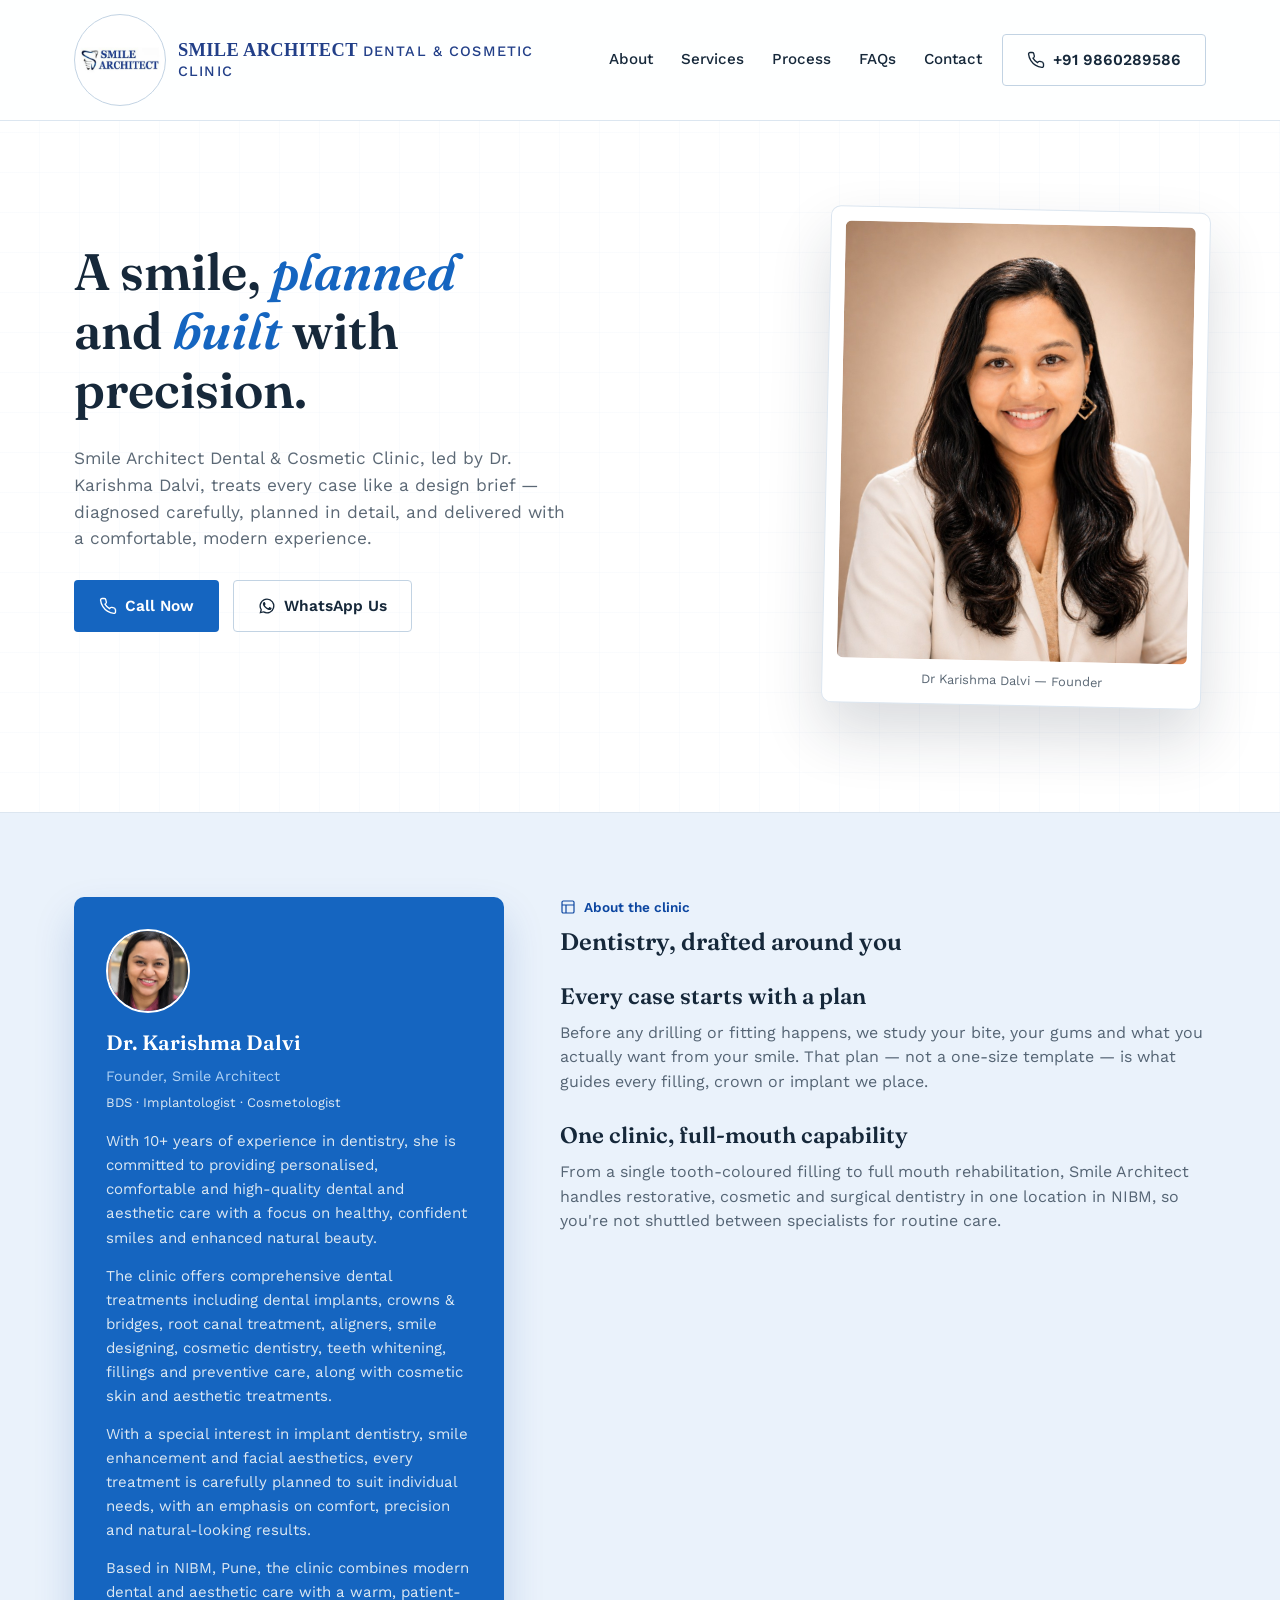
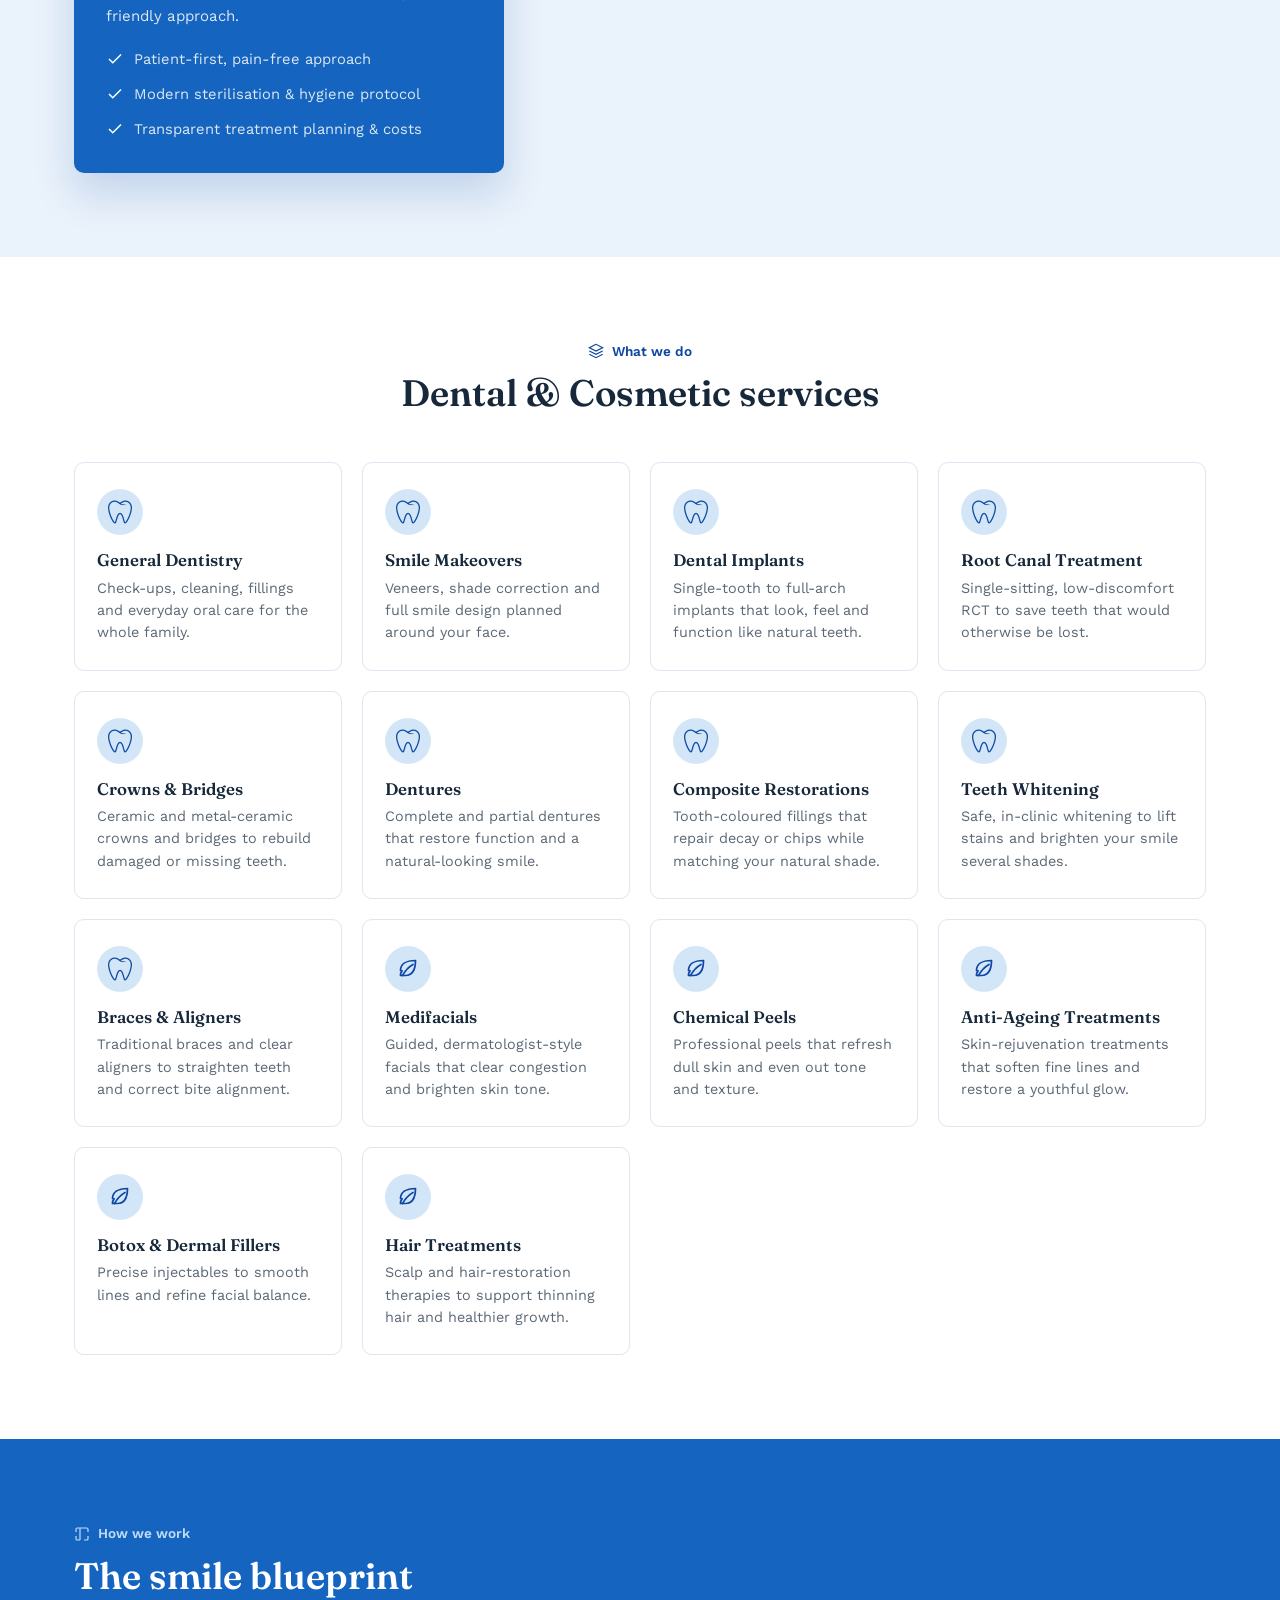
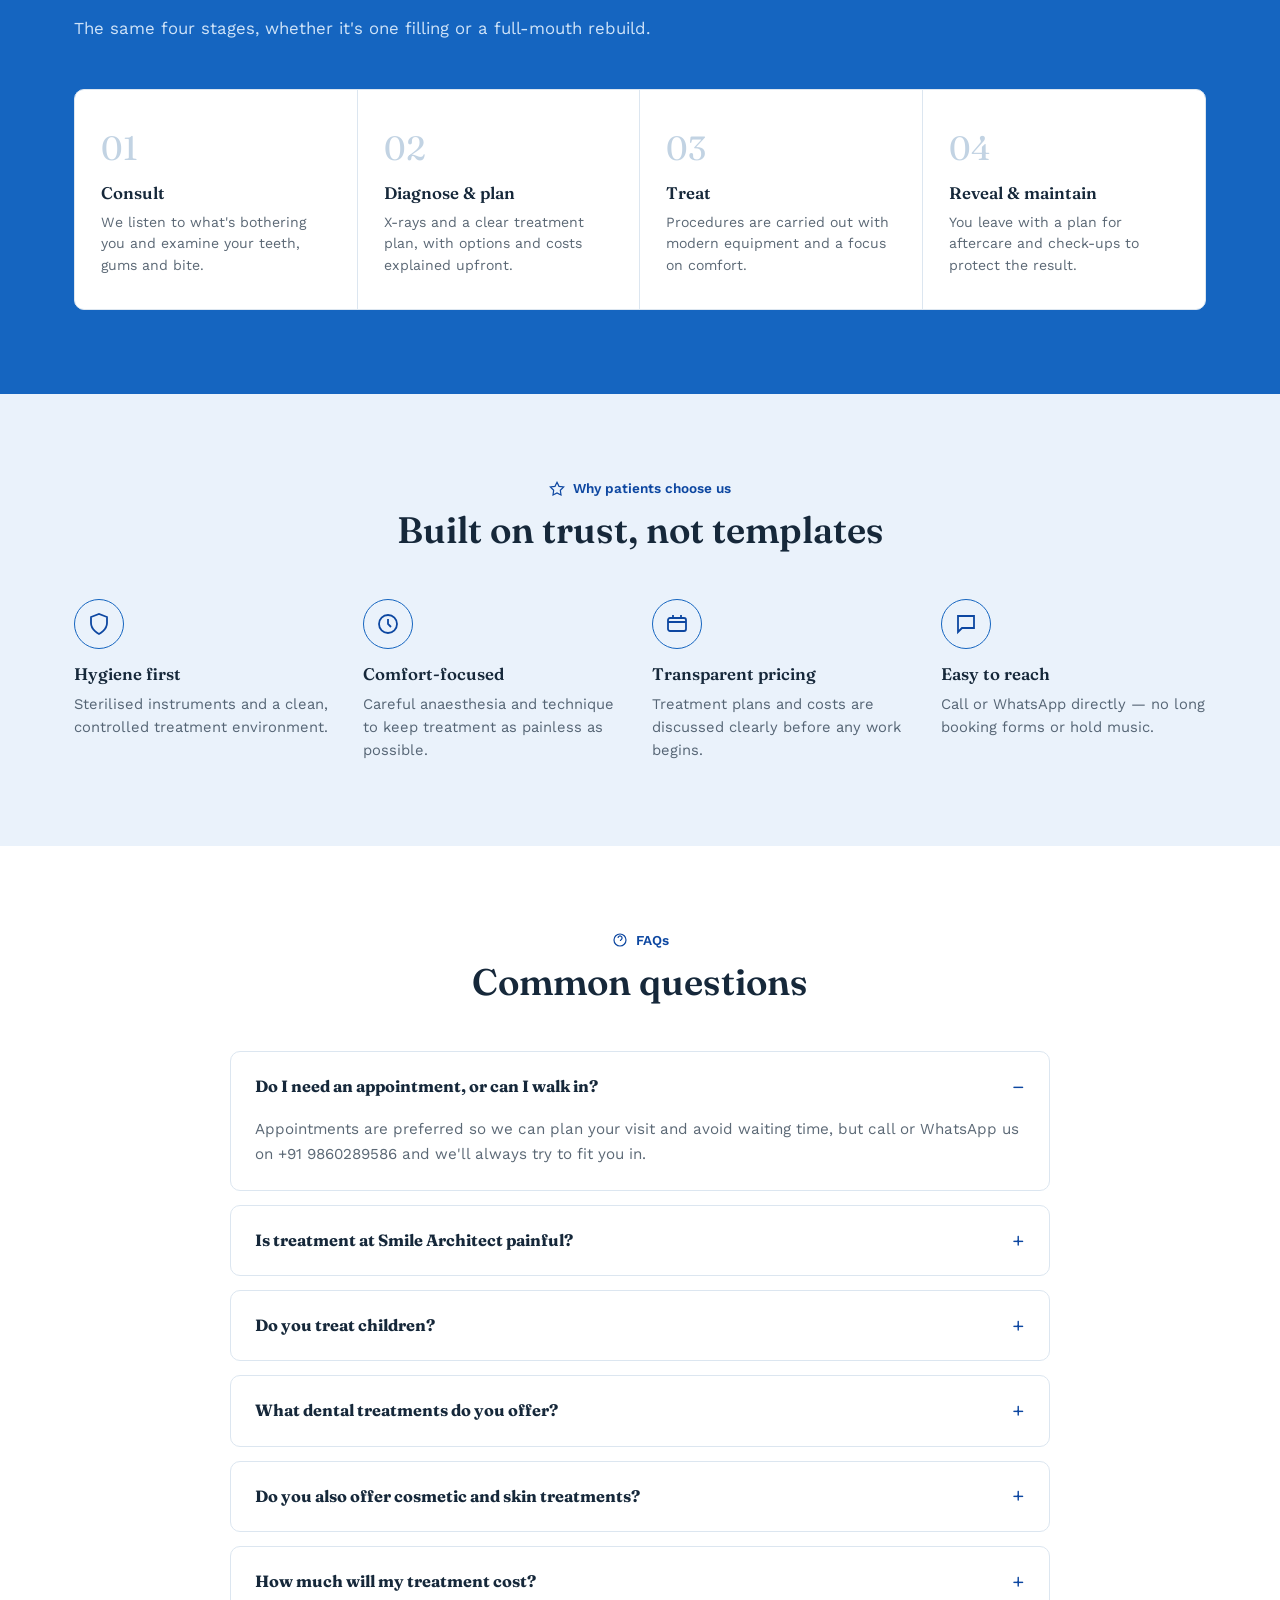
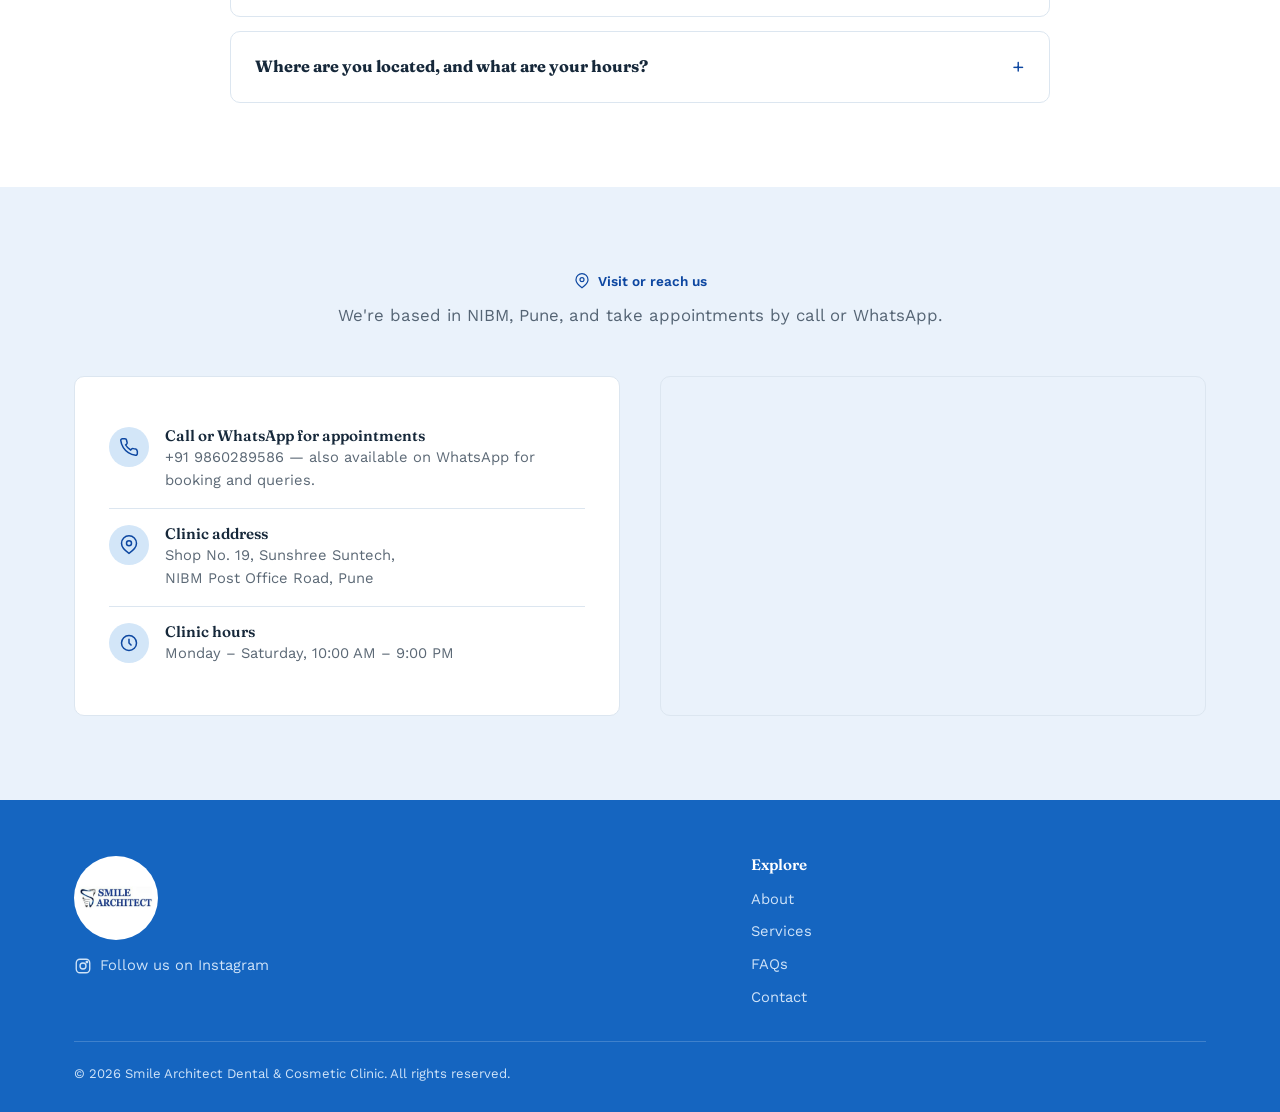
==== commit 4e6fc4b0: "Rename index (16).html to index.html" ====
--- a/index.html
+++ b/index.html
@@ -34,7 +34,7 @@
 
 <link rel="preconnect" href="https://fonts.googleapis.com">
 <link rel="preconnect" href="https://fonts.gstatic.com" crossorigin>
-<link rel="stylesheet" href="css/styles.css?v=7">
+<link rel="stylesheet" href="css/styles.css?v=8">
 
 <!-- Structured data: Dentist / LocalBusiness -->
 <script type="application/ld+json">
@@ -87,6 +87,7 @@
     <a href="#top" class="brand">
       <img src="images/logo-header.jpg" alt="Smile Architect Dental & Cosmetic Clinic logo" width="92" height="92">
       <span class="brand-text">
+        <span class="brand-name">Smile Architect</span>
         <span class="brand-sub">DENTAL &amp; COSMETIC CLINIC</span>
       </span>
     </a>
@@ -488,6 +489,37 @@
   </div>
 </footer>
 
-<script src="js/script.js?v=4"></script>
+<script>
+document.addEventListener('DOMContentLoaded', function () {
+
+  // Footer year
+  var yearEl = document.getElementById('year');
+  if (yearEl) yearEl.textContent = new Date().getFullYear();
+
+  // Mobile nav toggle
+  var navToggle = document.getElementById('navToggle');
+  var mainNav = document.getElementById('mainNav');
+  if (navToggle && mainNav) {
+    navToggle.addEventListener('click', function () {
+      var isOpen = mainNav.classList.toggle('open');
+      navToggle.setAttribute('aria-expanded', isOpen ? 'true' : 'false');
+    });
+    document.addEventListener('click', function (e) {
+      if (!mainNav.classList.contains('open')) return;
+      if (mainNav.contains(e.target) || navToggle.contains(e.target)) return;
+      mainNav.classList.remove('open');
+      navToggle.setAttribute('aria-expanded', 'false');
+    });
+    mainNav.querySelectorAll('a').forEach(function (link) {
+      link.addEventListener('click', function () {
+        mainNav.classList.remove('open');
+        navToggle.setAttribute('aria-expanded', 'false');
+      });
+    });
+  }
+
+});
+
+</script>
 </body>
 </html>
--- a/css/styles.css
+++ b/css/styles.css
@@ -140,8 +140,11 @@
   border: 1.5px solid var(--line-strong);
 }
 @media (max-width: 720px){
+  .brand{ min-width: 0; }
   .brand img{ width: 72px; height: 72px; }
-  .brand-text{ display: none; }
+  .brand-text{ min-width: 0; }
+  .brand-sub{ display: block; font-size: .7rem; letter-spacing: .06em; line-height: 1.35; }
+  .header-row{ gap: 12px; }
 }
 .brand-text{ line-height: 1.2; }
 .brand-name{
@@ -169,6 +172,10 @@
 .header-cta{ display: flex; align-items: center; gap: 10px; }
 .nav-toggle{
   display: none;
+  color: var(--ink);
+  cursor: pointer;
+  touch-action: manipulation;
+  -webkit-tap-highlight-color: transparent;
   background: none;
   border: 1px solid var(--line-strong);
   border-radius: var(--radius-s);
@@ -558,7 +565,7 @@
   position: fixed;
   bottom: 0; left: 0; right: 0;
   display: none;
-  z-index: 90;
+  z-index: 200;
   background: var(--card);
   border-top: 1px solid var(--line);
 }
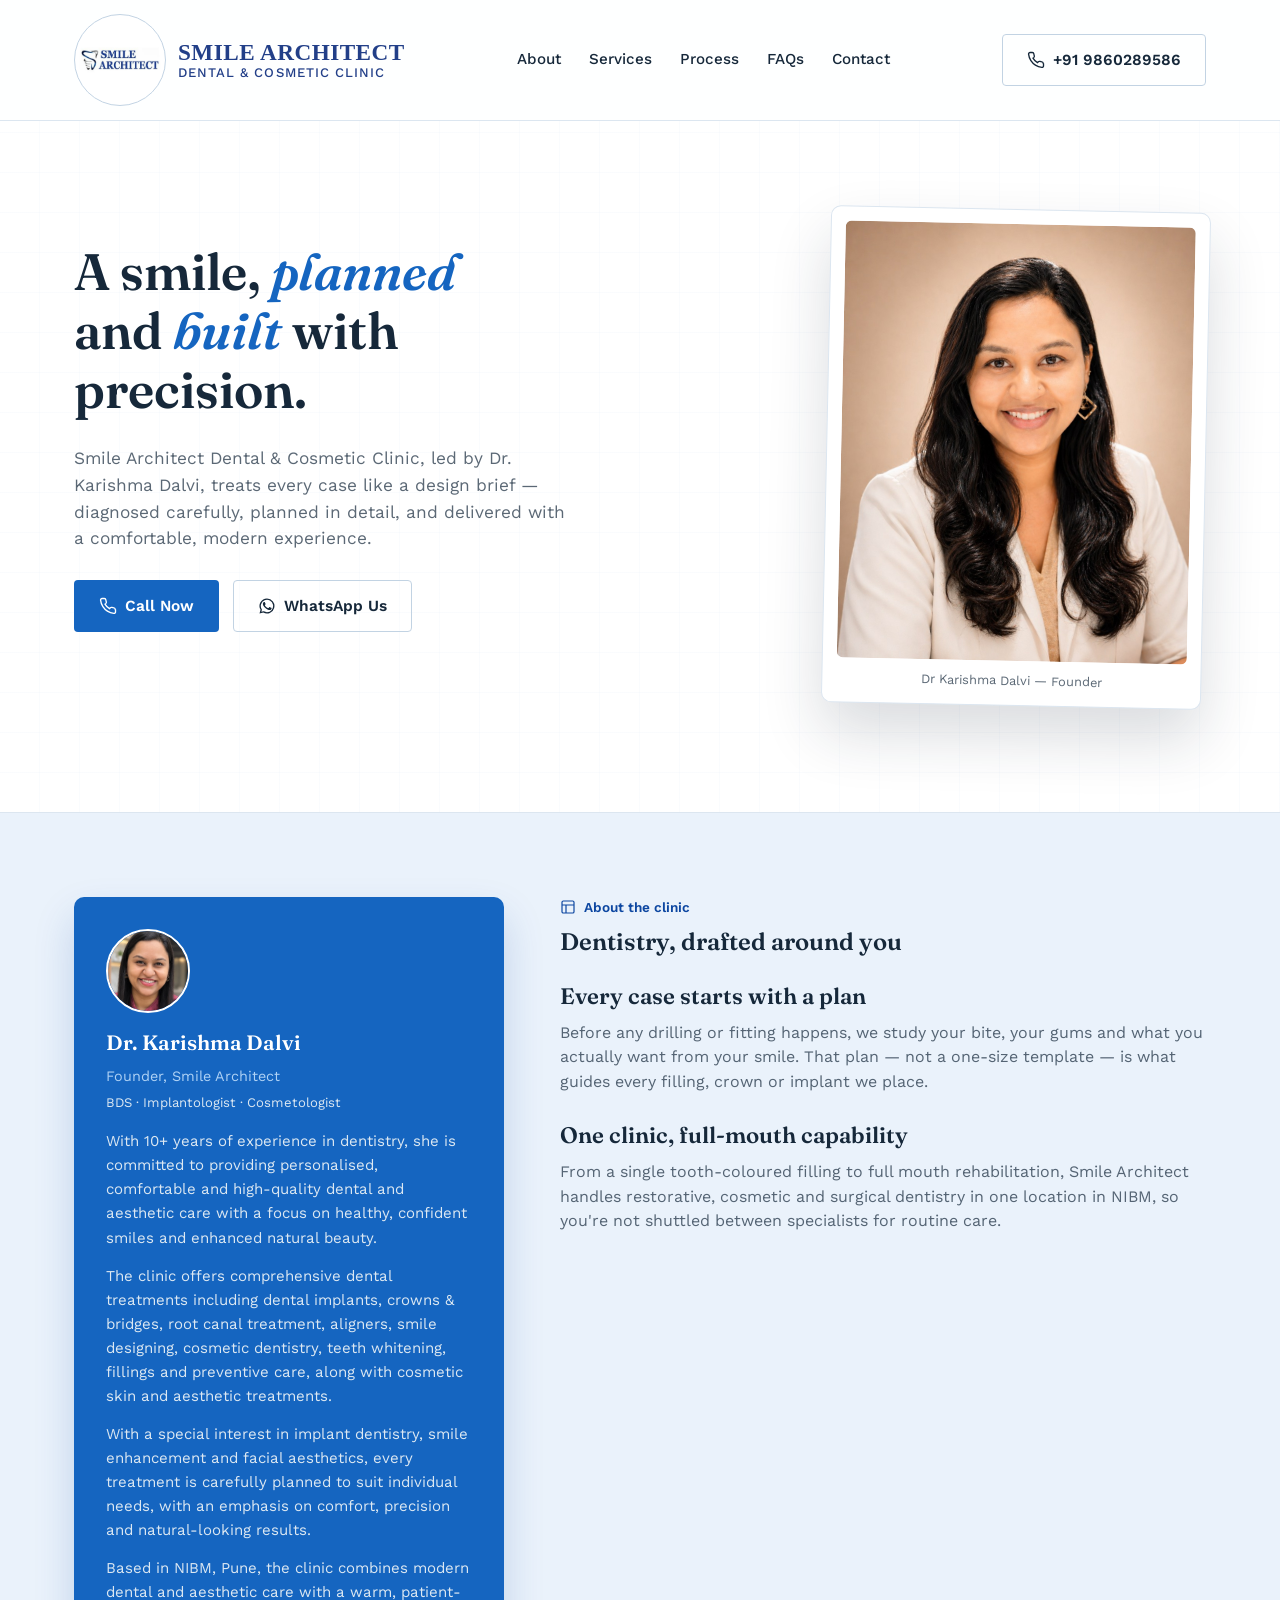
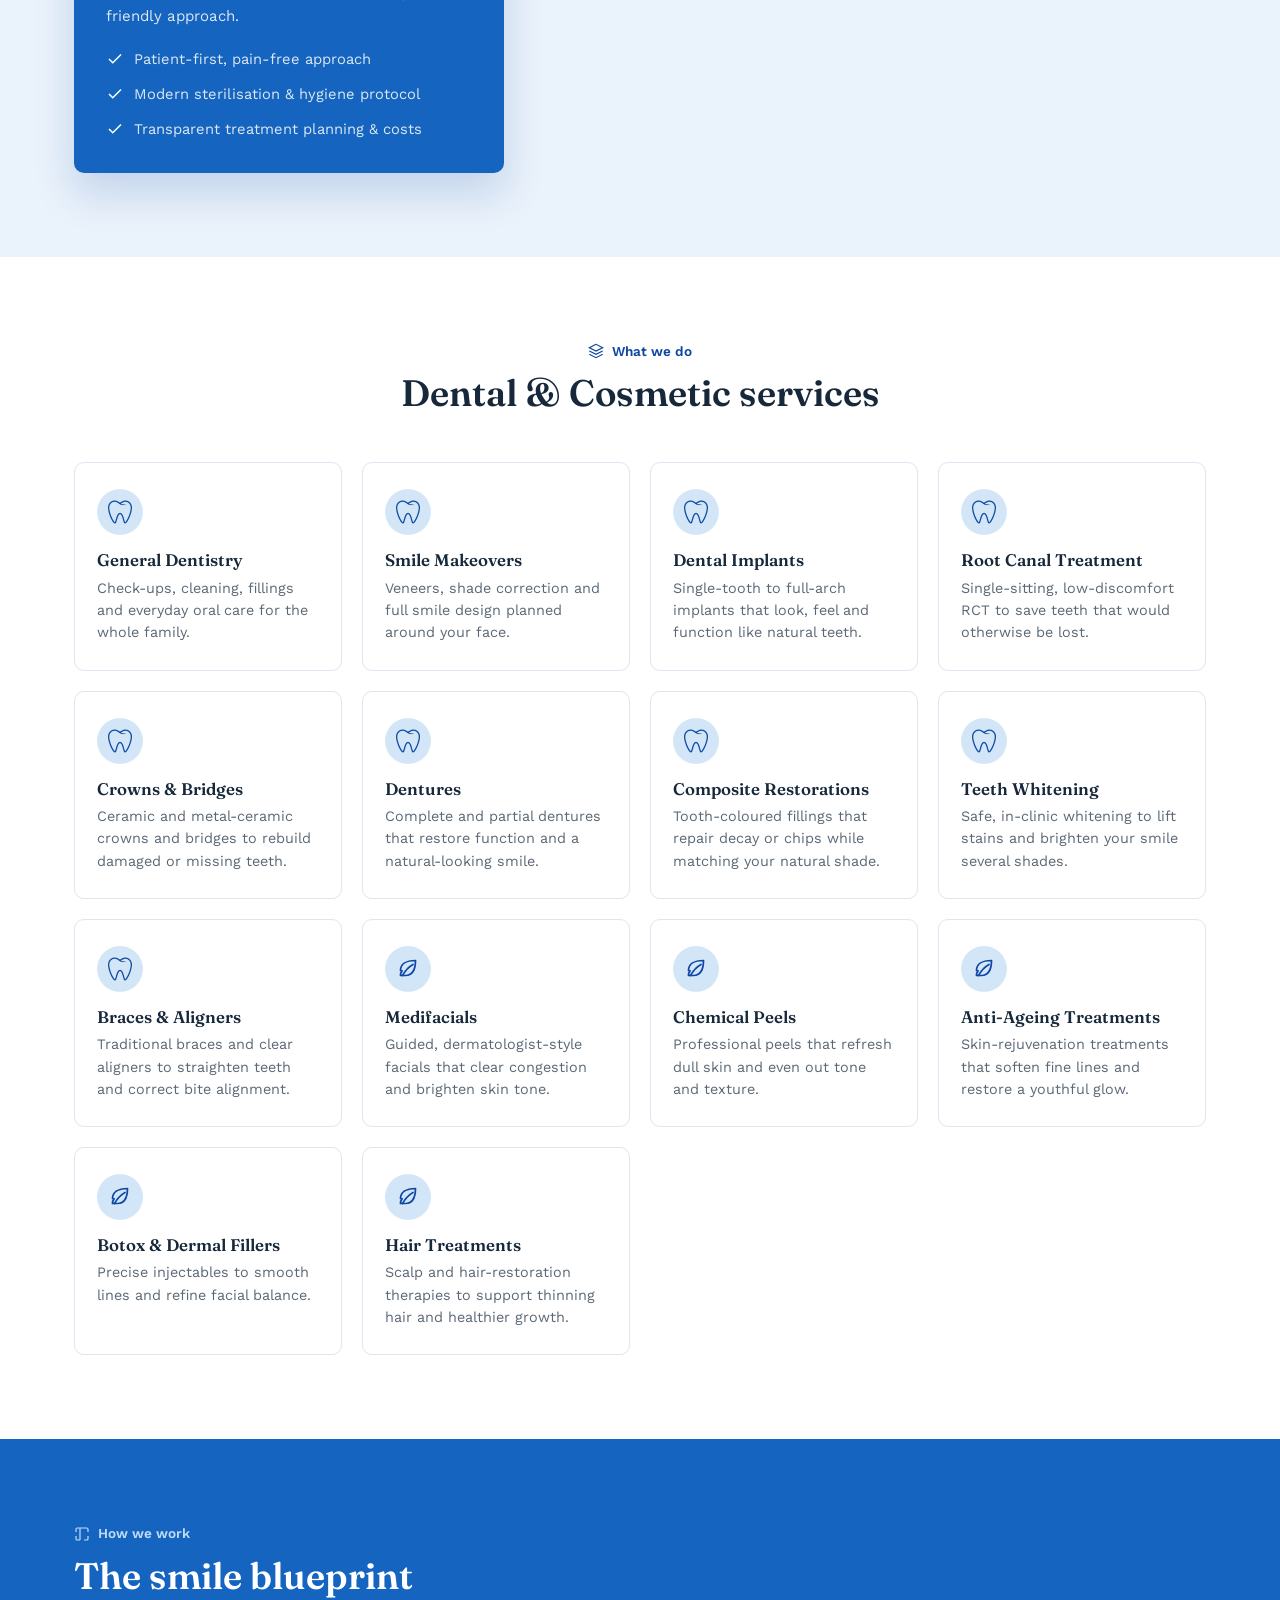
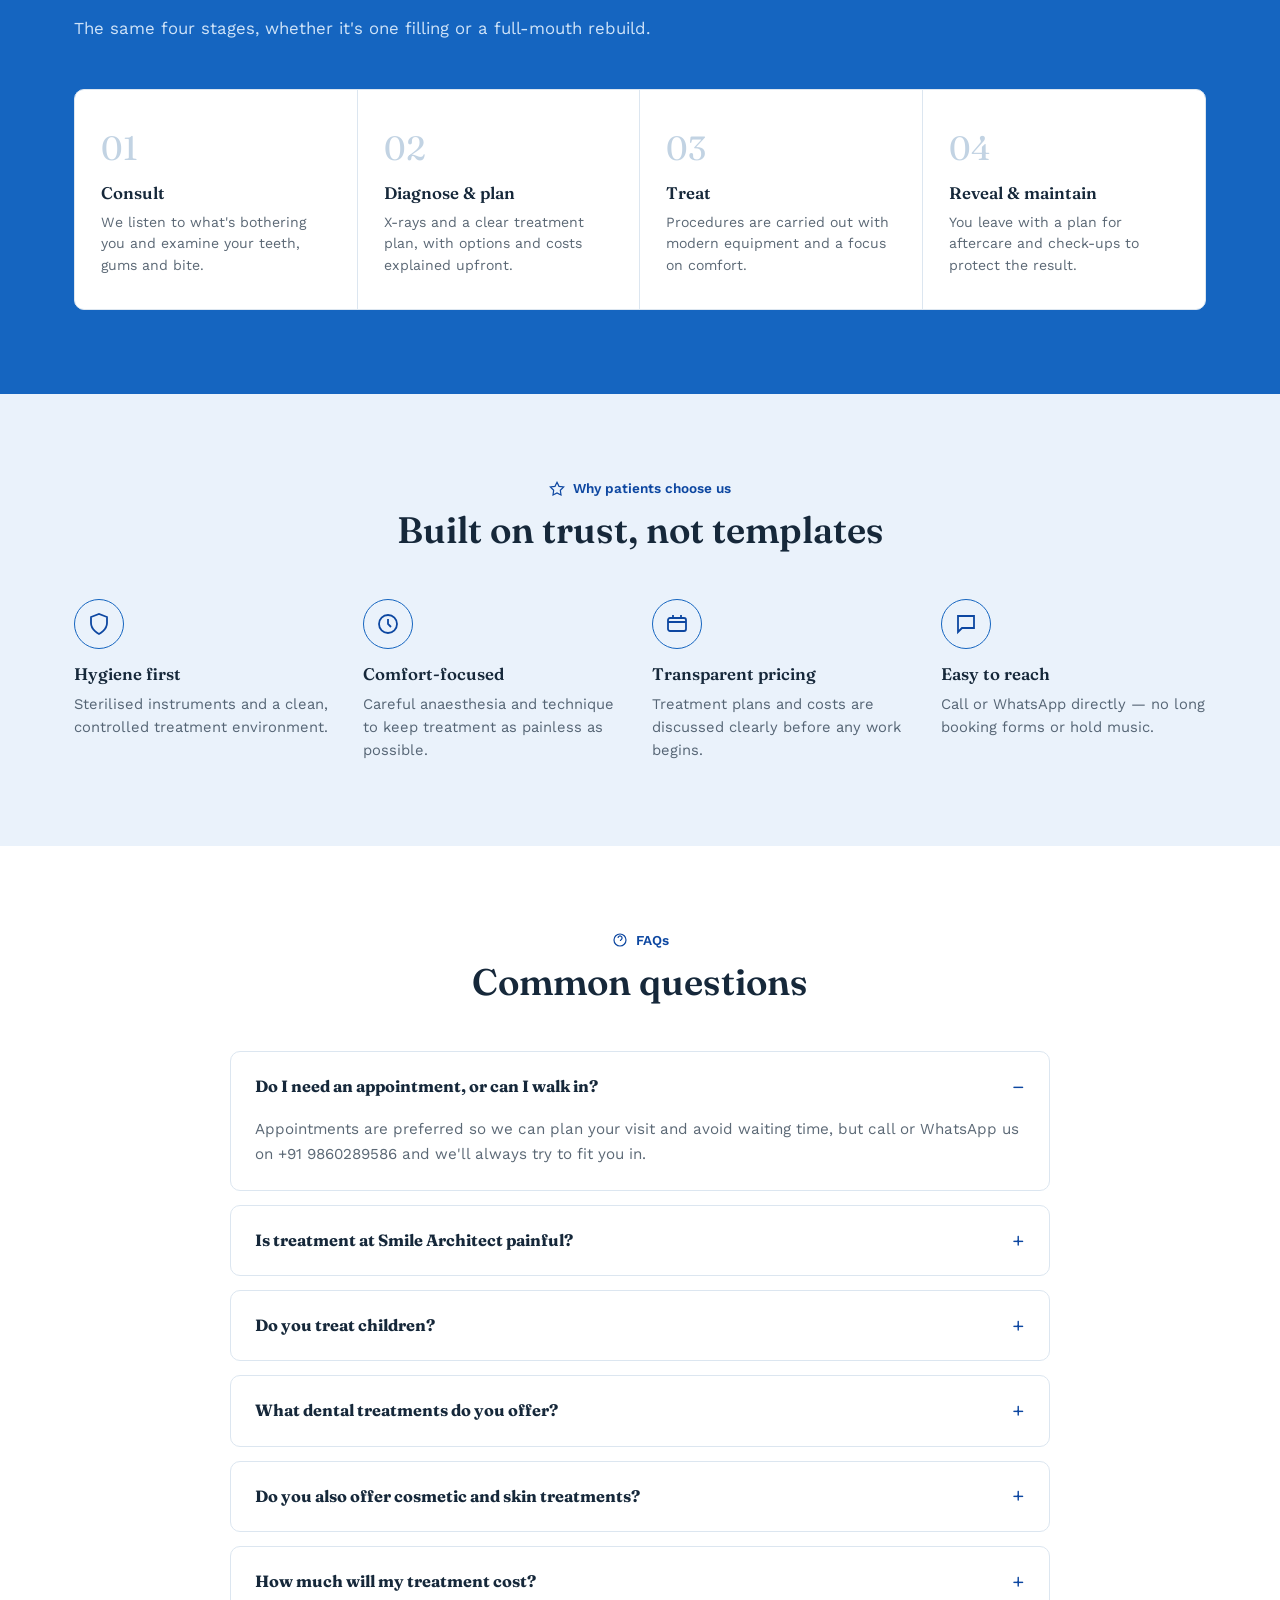
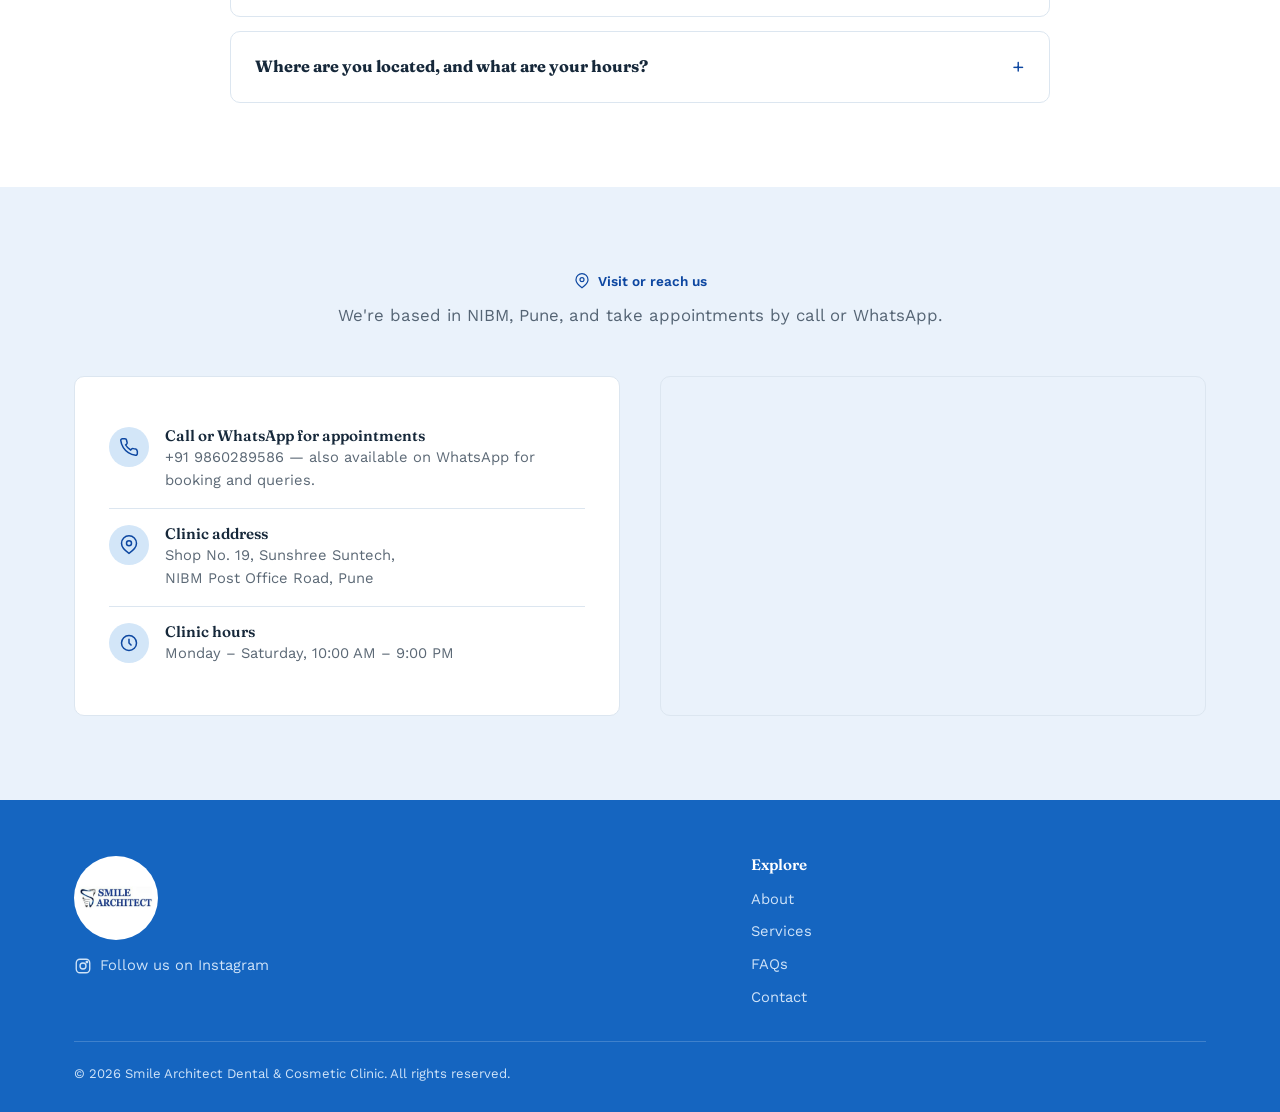
==== commit cbd768ad: "Add files via upload" ====
--- a/index.html
+++ b/index.html
@@ -9,14 +9,14 @@
 <meta name="keywords" content="dentist in NIBM Pune, best dental clinic NIBM, Dr Karishma Dalvi dentist, Smile Architect Dental Clinic, dental implants Pune, smile makeover Pune, root canal treatment NIBM, dentures Pune, cosmetic dentist Pune">
 <meta name="robots" content="index, follow">
 <meta name="author" content="Smile Architect Dental & Cosmetic Clinic">
-<link rel="canonical" href="https://www.smilearchitectpune.com/">
+<link rel="canonical" href="https://smilearchitectdental.com/">
 
 <!-- Open Graph -->
 <meta property="og:type" content="business.business">
 <meta property="og:title" content="Smile Architect Dental & Cosmetic Clinic | Dr. Karishma Dalvi">
 <meta property="og:description" content="Dental implants, smile makeovers, root canal, crowns & dentures in NIBM, Pune. Call or WhatsApp +91 9860289586 to book an appointment.">
-<meta property="og:image" content="images/smile-makeover-shade.jpg">
-<meta property="og:url" content="https://www.smilearchitectpune.com/">
+<meta property="og:image" content="https://smilearchitectdental.com/images/logo-header.jpg">
+<meta property="og:url" content="https://smilearchitectdental.com/">
 <meta property="og:locale" content="en_IN">
 <meta property="og:site_name" content="Smile Architect Dental & Cosmetic Clinic">
 
@@ -24,7 +24,7 @@
 <meta name="twitter:card" content="summary_large_image">
 <meta name="twitter:title" content="Smile Architect Dental & Cosmetic Clinic | Dr. Karishma Dalvi">
 <meta name="twitter:description" content="Dental implants, smile makeovers, root canal, crowns & dentures in NIBM, Pune. Call or WhatsApp +91 9860289586 to book.">
-<meta name="twitter:image" content="images/smile-makeover-shade.jpg">
+<meta name="twitter:image" content="https://smilearchitectdental.com/images/logo-header.jpg">
 
 <!-- Icons -->
 <link rel="icon" type="image/png" sizes="32x32" href="images/favicon-32.png">
@@ -42,9 +42,9 @@
   "@context": "https://schema.org",
   "@type": "Dentist",
   "name": "Smile Architect Dental & Cosmetic Clinic",
-  "image": "https://www.smilearchitectpune.com/images/smile-makeover-shade.jpg",
-  "@id": "https://www.smilearchitectpune.com/",
-  "url": "https://www.smilearchitectpune.com/",
+  "image": "https://smilearchitectdental.com/images/logo-header.jpg",
+  "@id": "https://smilearchitectdental.com/",
+  "url": "https://smilearchitectdental.com/",
   "telephone": "+919860289586",
   "priceRange": "₹₹",
   "address": {
--- a/css/styles.css
+++ b/css/styles.css
@@ -143,20 +143,24 @@
   .brand{ min-width: 0; }
   .brand img{ width: 72px; height: 72px; }
   .brand-text{ min-width: 0; }
-  .brand-sub{ display: block; font-size: .7rem; letter-spacing: .06em; line-height: 1.35; }
+  .brand .brand-name{ font-size: clamp(.66rem, 3.3vw, .85rem); white-space: nowrap; }
+  .brand .brand-sub{ display: block; font-size: clamp(.5rem, 2.5vw, .62rem); letter-spacing: .04em; line-height: 1.35; white-space: nowrap; }
   .header-row{ gap: 12px; }
 }
 .brand-text{ line-height: 1.2; }
 .brand-name{
+  display: block;
   font-family: var(--font-logo);
   font-weight: 700;
-  font-size: 1.15rem;
+  font-size: 1.45rem;
+  line-height: 1.15;
   text-transform: uppercase;
   letter-spacing: .02em;
   color: #223F88;
 }
 .brand-sub{
-  font-size: .9rem;
+  display: block;
+  font-size: .82rem;
   font-weight: 500;
   letter-spacing: .08em;
   color: #223F88;
